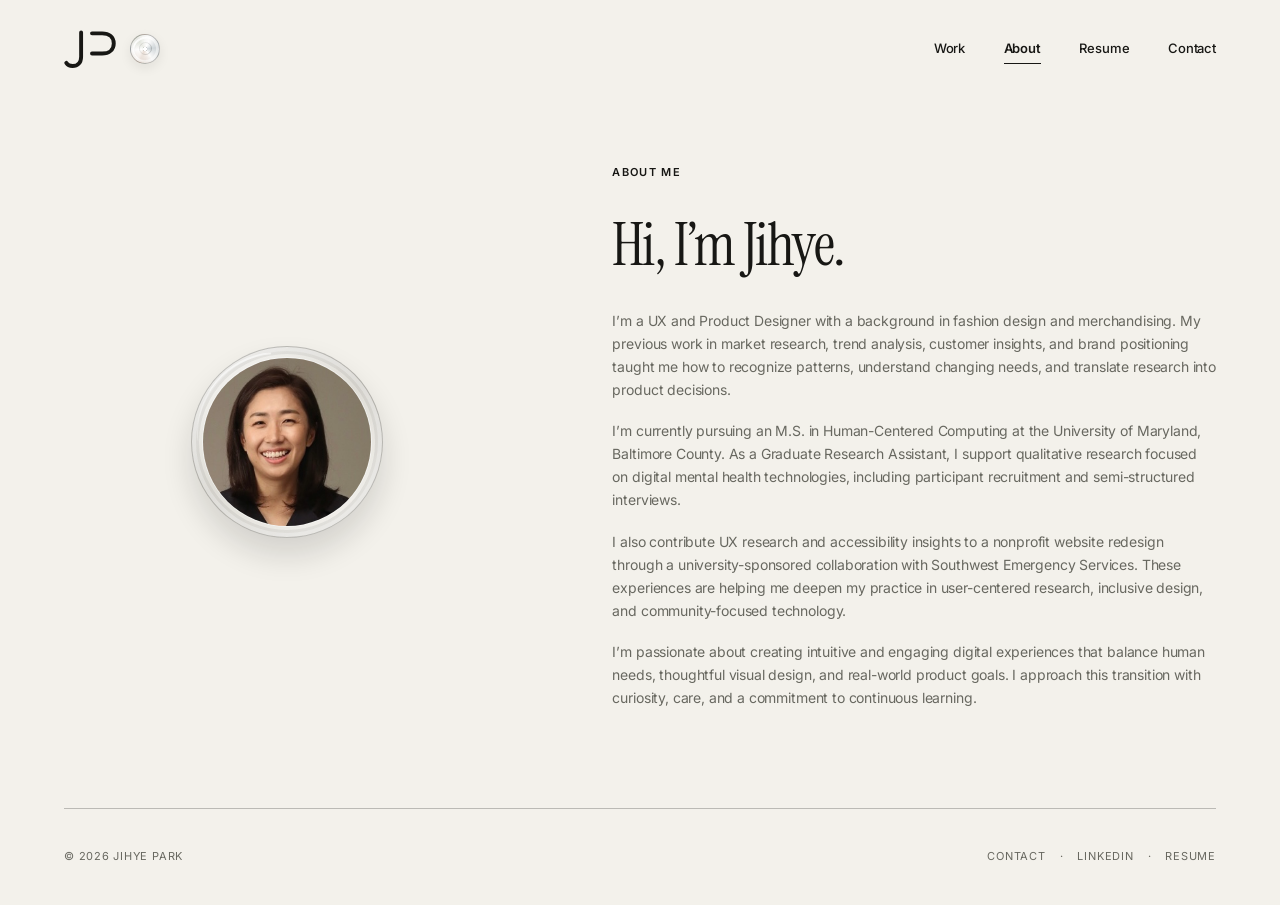
==== about.html @ 4228d83f "Add animated CD logo accent" ====
<!doctype html>
<html lang="en">
<head>
  <meta charset="utf-8">
  <meta name="viewport" content="width=device-width, initial-scale=1">
  <meta name="description" content="About Jihye Park, a UX and Product Designer with a background in fashion design and merchandising.">
  <meta name="theme-color" content="#f3f1eb">
  <title>About — Jihye Park</title>
  <link rel="preconnect" href="https://fonts.googleapis.com">
  <link rel="preconnect" href="https://fonts.gstatic.com" crossorigin>
  <link href="https://fonts.googleapis.com/css2?family=Instrument+Serif:ital@0;1&family=Inter:wght@400;500;600&display=swap" rel="stylesheet">
  <link rel="stylesheet" href="styles.css">
  <script src="script.js" defer></script>
</head>
<body class="about-page">
  <a class="skip-link" href="#main">Skip to content</a>

  <header class="site-header" data-header>
    <a class="site-logo" href="index.html" aria-label="Jihye Park home">
      <svg class="site-logo-mark" viewBox="0 0 72 64" role="img" aria-labelledby="jp-logo-title">
        <title id="jp-logo-title">Jihye Park</title>
        <path d="M22 11v31c0 8-4.5 12-11 12-3.5 0-6.5-1.5-8-4" />
        <path d="M36 12h13c9 0 15 5 15 13s-6 13-15 13H36" />
      </svg>
      <span class="site-logo-cd" aria-hidden="true">
        <span class="site-logo-cd-shine"></span>
      </span>
    </a>
    <button class="menu-toggle" type="button" aria-expanded="false" aria-controls="site-nav">
      <span class="sr-only">Toggle navigation</span>
      <span></span><span></span>
    </button>
    <nav id="site-nav" class="site-nav" aria-label="Main navigation">
      <a href="index.html#work">Work</a>
      <a href="about.html" aria-current="page">About</a>
      <a href="index.html#resume">Resume</a>
      <a href="index.html#contact">Contact</a>
    </nav>
  </header>

  <main id="main">
    <section class="about-hero" aria-labelledby="about-title">
      <div class="about-cd-portrait reveal">
        <div class="about-cd-ring">
          <img
            src="assets/images/jihye-park-profile.jpeg"
            alt="Portrait of Jihye Park"
            class="about-cd-image"
          />
        </div>
      </div>

      <div class="about-story">
        <p class="eyebrow reveal">About me</p>
        <h1 id="about-title" class="reveal">Hi, I’m Jihye.</h1>
        <div class="about-biography reveal">
          <p>I’m a UX and Product Designer with a background in fashion design and merchandising. My previous work in market research, trend analysis, customer insights, and brand positioning taught me how to recognize patterns, understand changing needs, and translate research into product decisions.</p>
          <p>I’m currently pursuing an M.S. in Human-Centered Computing at the University of Maryland, Baltimore County. As a Graduate Research Assistant, I support qualitative research focused on digital mental health technologies, including participant recruitment and semi-structured interviews.</p>
          <p>I also contribute UX research and accessibility insights to a nonprofit website redesign through a university-sponsored collaboration with Southwest Emergency Services. These experiences are helping me deepen my practice in user-centered research, inclusive design, and community-focused technology.</p>
          <p>I’m passionate about creating intuitive and engaging digital experiences that balance human needs, thoughtful visual design, and real-world product goals. I approach this transition with curiosity, care, and a commitment to continuous learning.</p>
        </div>
      </div>
    </section>

    <footer class="about-footer footer">
      <p>© <span data-year></span> Jihye Park</p>
      <nav class="about-footer-links" aria-label="About page links">
        <a href="index.html#contact">Contact</a>
        <span aria-hidden="true">·</span>
        <a href="https://www.linkedin.com/in/jihye-park840221" target="_blank" rel="noopener noreferrer">LinkedIn</a>
        <span aria-hidden="true">·</span>
        <a href="assets/documents/jihye-park-resume.pdf" target="_blank" rel="noopener noreferrer">Resume</a>
      </nav>
    </footer>
  </main>
</body>
</html>
---- styles.css ----
:root {
  --font-display: "Instrument Serif", Georgia, serif;
  --font-body: "Inter", Arial, sans-serif;
  --ink: #171714;
  --paper: #f3f1eb;
  --paper-deep: #e8e5dc;
  --line: rgba(23, 23, 20, .18);
  --muted: #686860;
  --sage: #a9b39d;
  --blue: #9bacbb;
  --clay: #c29c86;
  --pad: clamp(24px, 5vw, 80px);
}

* { box-sizing: border-box; }
html { scroll-behavior: smooth; }
body { margin: 0; background: var(--paper); color: var(--ink); font-family: var(--font-body); font-weight: 400; line-height: 1.6; letter-spacing: -.01em; -webkit-font-smoothing: antialiased; }
a { color: inherit; text-decoration: none; }
button { color: inherit; font: inherit; }
.sr-only { position: absolute; width: 1px; height: 1px; padding: 0; margin: -1px; overflow: hidden; clip: rect(0,0,0,0); white-space: nowrap; border: 0; }
.skip-link { position: fixed; left: 16px; top: -60px; z-index: 100; padding: 12px 18px; background: var(--ink); color: white; transition: top .2s; }
.skip-link:focus { top: 16px; }

.site-header { position: fixed; inset: 0 0 auto; z-index: 50; display: flex; align-items: center; justify-content: space-between; padding: 24px var(--pad); transition: background .3s, padding .3s; }
.site-header.is-scrolled { padding-top: 16px; padding-bottom: 16px; background: rgba(243,241,235,.88); backdrop-filter: blur(14px); -webkit-backdrop-filter: blur(14px); border-bottom: 1px solid rgba(23,23,20,.08); }
.site-logo { display: inline-flex; align-items: center; gap: 10px; flex: 0 0 auto; padding: 0; border: 0; background: transparent; box-shadow: none; color: var(--ink); text-decoration: none; opacity: 1; transition: opacity 250ms ease, transform 250ms ease; }
.site-logo-mark { display: block; width: clamp(56px, 4vw, 64px); height: auto; overflow: visible; fill: none; stroke: currentColor; stroke-width: 5; stroke-linecap: round; stroke-linejoin: round; }
.site-logo-cd {
  position: relative;
  display: inline-grid;
  place-items: center;
  width: clamp(28px, 2.35vw, 36px);
  height: clamp(28px, 2.35vw, 36px);
  flex: 0 0 auto;
  overflow: hidden;
  border: 1px solid rgba(23, 23, 20, .28);
  border-radius: 50%;
  background:
    radial-gradient(circle at center, #fff 0 9%, rgba(23,23,20,.26) 10% 12%, transparent 13%),
    conic-gradient(from 24deg, rgba(255,255,255,.9), rgba(155,172,187,.48), rgba(255,255,255,.82), rgba(194,156,134,.42), rgba(255,255,255,.88), rgba(169,179,157,.42), rgba(255,255,255,.9));
  box-shadow: inset 0 0 0 3px rgba(255,255,255,.45), inset 0 0 9px rgba(23,23,20,.12), 0 4px 12px rgba(23,23,20,.08);
  animation: site-logo-cd-spin 4.8s linear infinite;
}
.site-logo-cd::before,
.site-logo-cd::after {
  content: "";
  position: absolute;
  border-radius: 50%;
  pointer-events: none;
}
.site-logo-cd::before {
  inset: 27%;
  border: 1px solid rgba(23,23,20,.16);
  box-shadow: 0 0 0 7px rgba(255,255,255,.18);
}
.site-logo-cd::after {
  inset: 7%;
  border-top: 2px solid rgba(255,255,255,.78);
  border-left: 1px solid rgba(255,255,255,.38);
  transform: rotate(-28deg);
}
.site-logo-cd-shine {
  position: absolute;
  inset: 0;
  background: linear-gradient(115deg, transparent 18%, rgba(255,255,255,.55) 42%, transparent 64%);
  mix-blend-mode: screen;
}
@keyframes site-logo-cd-spin {
  to { transform: rotate(1turn); }
}
.site-logo:hover { opacity: .82; transform: translateY(-2px); }
.site-logo:active { transform: translateY(0) scale(.97); }
.site-logo:focus-visible { outline: 2px solid currentColor; outline-offset: 5px; border-radius: 4px; }
.site-nav { display: flex; gap: clamp(24px, 3vw, 48px); font-size: 13px; font-weight: 500; }
.site-nav a {
  position: relative;
  display: inline-block;
  border-radius: 3px;
  font-family: var(--font-body);
  font-weight: 500;
  letter-spacing: -.01em;
  transition: color .25s ease, transform .25s ease, font-weight .25s ease;
}
.site-nav a::after {
  content: "";
  position: absolute;
  left: 0;
  right: 100%;
  bottom: -5px;
  height: 1px;
  background: currentColor;
  transition: right .25s ease;
}
.site-nav a:hover { color: var(--muted); transform: translateY(-2px); }
.site-nav a:hover::after,
.site-nav a:focus-visible::after,
.site-nav a[aria-current]::after { right: 0; }
.site-nav a:active { transform: translateY(1px) scale(.975); }
.site-nav a[aria-current] { color: var(--ink); font-weight: 600; }
.site-nav a:focus-visible {
  outline: 2px solid var(--ink);
  outline-offset: 7px;
}
.menu-toggle { display: none; border: 0; background: none; padding: 8px; }

.hero { min-height: 100svh; padding: clamp(130px, 19vh, 210px) var(--pad) 55px; display: flex; flex-direction: column; justify-content: space-between; }
.hero-kicker { display: flex; align-items: center; gap: 10px; margin: 0; color: var(--muted); font-size: 12px; font-weight: 600; letter-spacing: .12em; text-transform: uppercase; }
.status-dot { width: 7px; height: 7px; border-radius: 50%; background: #6e865f; box-shadow: 0 0 0 4px rgba(110,134,95,.13); }
.hero h1, .section h2, .contact-section h2 { margin: 28px 0 58px; font-family: var(--font-display); font-size: clamp(52px, 8.3vw, 128px); font-weight: 400; line-height: .98; letter-spacing: -.025em; }
.hero h1 { font-size: clamp(48px, 6.2vw, 82px); line-height: 1; letter-spacing: -.055em; }
em { font-family: var(--font-display); font-weight: 400; font-style: italic; }
.hero-bottom { display: flex; align-items: flex-end; justify-content: space-between; gap: 40px; }
.hero-bottom > p { width: min(700px, 62vw); margin: 0 0 6px 0; font-size: clamp(17px, 1.45vw, 20px); line-height: 1.6; color: var(--muted); }
.circle-link { width: 116px; height: 116px; flex: 0 0 auto; border: 1px solid var(--ink); border-radius: 50%; display: flex; align-items: center; justify-content: space-around; font-size: 12px; line-height: 1.2; transition: color .3s, background .3s, transform .3s; }
.circle-link:hover { background: var(--ink); color: var(--paper); transform: rotate(4deg); }

.section { padding: clamp(100px, 13vw, 190px) var(--pad); border-top: 1px solid var(--line); }
.section-heading { display: grid; grid-template-columns: 1fr 2fr; align-items: start; }
.eyebrow { margin: 6px 0 0; font-size: 11px; font-weight: 600; letter-spacing: .12em; text-transform: uppercase; }
.section-heading h2 { margin: 0 0 clamp(70px, 9vw, 130px); font-size: clamp(46px, 6.4vw, 96px); }
.project-list { display: grid; grid-template-columns: repeat(2, 1fr); gap: clamp(50px, 8vw, 120px) clamp(20px, 3vw, 48px); }
.project-card:nth-child(2) { margin-top: 20vw; }
.project-card:nth-child(3) { grid-column: 1 / -1; width: calc(50% - 24px); margin-left: auto; }
.project-visual { position: relative; aspect-ratio: 1 / .78; display: grid; place-items: center; overflow: hidden; }
.project-card--sage .project-visual { background: var(--sage); }
.project-card--blue .project-visual { background: var(--blue); }
.project-card--clay .project-visual { background: var(--clay); }
.project-number { position: absolute; top: 24px; left: 26px; color: rgba(23,23,20,.56); font-size: 11px; }
.project-card > a {
  display: block;
  border-radius: 2px;
  transition: transform .28s ease, filter .28s ease;
  -webkit-tap-highlight-color: rgba(23, 23, 20, .1);
}
.project-card > a:focus-visible {
  outline: 3px solid var(--ink);
  outline-offset: 7px;
}
.project-visual::before {
  content: "";
  position: absolute;
  z-index: 3;
  top: -40%;
  bottom: -40%;
  left: -65%;
  width: 42%;
  pointer-events: none;
  background: linear-gradient(105deg, transparent 0%, rgba(255,255,255,.06) 25%, rgba(255,255,255,.34) 50%, rgba(255,255,255,.08) 72%, transparent 100%);
  transform: translateX(0) skewX(-10deg);
  transition: transform .65s cubic-bezier(.2,.65,.3,1);
}
.project-visual > div { position: relative; z-index: 1; }
.project-info { display: flex; justify-content: space-between; align-items: end; border-bottom: 1px solid var(--line); padding: 22px 0 25px; }
.project-info p { margin: 0 0 8px; color: var(--muted); font-size: 11px; text-transform: uppercase; letter-spacing: .07em; }
.project-info h3 { margin: 0; font-family: var(--font-body); font-size: clamp(24px, 2.4vw, 36px); font-weight: 500; line-height: 1.05; letter-spacing: -.025em; }
.project-arrow { font-size: 26px; transition: transform .25s; }
.project-info h3 { transition: transform .28s ease; }
.project-card > a:active { transform: translateY(-2px) scale(.98); filter: drop-shadow(0 5px 6px rgba(23,23,20,.1)); transition-duration: .1s; }

@media (hover: hover) and (pointer: fine) {
  .project-card > a:hover {
    transform: translateY(-8px) scale(1.01);
    filter: drop-shadow(0 18px 18px rgba(23,23,20,.14));
  }
  .project-card > a:hover .project-visual::before { transform: translateX(430%) skewX(-10deg); }
  .project-card > a:hover .project-arrow { transform: translate(5px, -5px); }
  .project-card > a:hover .project-info h3 { transform: translateX(3px); }
  .project-card > a:hover .project-visual > div { transform: translateY(-3px) rotate(-.5deg) scale(1.025); }
}

.mock-window { width: 68%; height: 60%; background: #eeeee8; border: 6px solid #262722; border-radius: 9px; box-shadow: 0 26px 50px rgba(24,25,20,.2); transition: transform .35s; display: flex; padding: 8px; }
.mock-sidebar { width: 23%; background: #30322d; border-radius: 2px; }
.mock-content { flex: 1; padding: 13px; display: grid; grid-template-columns: repeat(2, 1fr); gap: 8px; }
.mock-content i { background: #cfd4c9; border-radius: 2px; }
.mock-content i:first-child { grid-column: 1 / -1; }
.mock-phone { width: 32%; height: 72%; border: 6px solid #202725; border-radius: 25px; padding: 30px 12px 15px; background: #eaece9; box-shadow: 0 26px 50px rgba(24,25,20,.2); transition: transform .35s; }
.phone-bar { width: 34%; height: 4px; position: absolute; top: 15px; left: 33%; background: #202725; border-radius: 4px; }
.phone-card { height: 38%; background: #b8c8cd; border-radius: 9px; }
.phone-lines { margin-top: 13px; height: 28%; border-top: 6px solid #cad0cc; border-bottom: 6px solid #cad0cc; }
.mock-editorial { width: 54%; height: 68%; background: #f1ece3; box-shadow: 0 24px 50px rgba(60,30,20,.15); padding: 8% 7%; display: flex; justify-content: space-between; transition: transform .35s; }
.mock-editorial b { font-family: var(--font-display); font-size: clamp(19px, 2.5vw, 38px); font-weight: 400; line-height: .95; }
.mock-editorial span { width: 25%; height: 70%; background: #775c4e; }

.about-section { background: var(--ink); color: var(--paper); }
.about-grid { display: grid; grid-template-columns: 1.3fr 1fr; gap: 10vw; align-items: end; }
.about-grid h2 { margin: clamp(80px, 12vw, 160px) 0 0; font-size: clamp(52px, 7.5vw, 110px); }
.about-copy { padding-bottom: 10px; }
.about-copy p { margin: 0 0 25px; color: #c5c2b9; font-size: clamp(17px, 1.5vw, 21px); line-height: 1.6; }
.about-copy strong { color: var(--paper); font-weight: 500; }

/* Dedicated about page */
.about-page { background: var(--paper); }
.about-hero { min-height: calc(100svh - 92px); display: grid; grid-template-columns: minmax(260px, .85fr) minmax(390px, 1.15fr); gap: clamp(44px, 8vw, 130px); align-items: center; padding: clamp(110px, 12vw, 155px) var(--pad) clamp(48px, 6vw, 82px); }
.about-cd-portrait { align-self: center; position: sticky; top: 120px; display: grid; place-items: center; padding: clamp(24px, 4vw, 58px); }
.about-cd-ring {
  position: relative;
  width: clamp(170px, 15vw, 210px);
  height: clamp(170px, 15vw, 210px);
  padding: 10px;
  overflow: hidden;
  border: 1px solid rgba(23, 23, 20, .24);
  border-radius: 50%;
  background: linear-gradient(145deg, rgba(255,255,255,.62), rgba(133,130,120,.18) 48%, rgba(255,255,255,.38));
  box-shadow: 0 17px 30px rgba(23,23,20,.14), inset 0 0 0 4px rgba(255,255,255,.28), inset 0 0 0 7px rgba(56,55,51,.08);
  transition: transform .28s ease, box-shadow .28s ease;
}
.about-cd-ring::before {
  content: "";
  position: absolute;
  z-index: 2;
  top: 5px;
  left: 5px;
  width: 42%;
  height: 42%;
  border-top: 2px solid rgba(255,255,255,.55);
  border-left: 1px solid rgba(255,255,255,.28);
  border-radius: 100% 0 0 0;
  pointer-events: none;
  transform: rotate(-5deg);
  transform-origin: 100% 100%;
  transition: transform .45s ease;
}
.about-cd-image { display: block; width: 100%; height: 100%; border: 1px solid rgba(255,255,255,.52); border-radius: 50%; object-fit: cover; object-position: center 25%; filter: saturate(.88) contrast(.97); }
.about-cd-ring:hover { transform: translateY(-3px) rotate(1deg); box-shadow: 0 22px 36px rgba(23,23,20,.18), inset 0 0 0 4px rgba(255,255,255,.3), inset 0 0 0 7px rgba(56,55,51,.08); }
.about-cd-ring:hover::before { transform: rotate(7deg); }
.about-cd-ring:active { transform: scale(.98); }
.about-story h1 { margin: 36px 0 34px; font-family: var(--font-display); font-size: clamp(42px, 4.6vw, 68px); font-weight: 400; line-height: .98; letter-spacing: -.025em; }
.about-biography { max-width: 650px; }
.about-biography p { margin: 0 0 18px; color: var(--muted); font-size: clamp(14px, 1.05vw, 16px); line-height: 1.65; }
.about-values { background: var(--paper-deep); }
.about-values .skill-row { grid-template-columns: 60px minmax(220px, .75fr) 1.25fr; }
.about-links { display: grid; grid-template-columns: repeat(2, 1fr); padding: clamp(70px, 9vw, 120px) var(--pad); border-top: 1px solid var(--line); }
.about-links > * { display: flex; justify-content: space-between; margin-right: clamp(25px, 5vw, 80px); padding: 0 0 16px; border-bottom: 1px solid var(--ink); font-size: clamp(18px, 2vw, 28px); }
.about-links a { transition: color .25s, transform .25s; }
.about-links a:hover { color: var(--muted); transform: translateY(-2px); }
.about-links a:focus-visible { outline: 2px solid var(--ink); outline-offset: 7px; }
.about-footer { margin: 0 var(--pad); padding: 24px 0 28px; color: var(--muted); font-size: 13px; text-transform: none; letter-spacing: 0; }
.about-footer-links { display: flex; align-items: center; gap: 14px; }
.about-footer a { transition: color .25s ease, transform .25s ease; }
.about-footer a:hover { color: var(--ink); transform: translateY(-1px); }
.about-footer a:focus-visible { outline: 2px solid var(--ink); outline-offset: 6px; }

.skills-section { padding-bottom: clamp(110px, 16vw, 220px); }
.skills-list { border-top: 1px solid var(--line); }
.skill-row { display: grid; grid-template-columns: 60px 1fr 1fr; gap: 25px; align-items: center; min-height: 122px; border-bottom: 1px solid var(--line); }
.skill-row > span { font-size: 11px; color: var(--muted); }
.skill-row h3 { font-family: var(--font-body); font-size: clamp(23px, 2.5vw, 35px); font-weight: 500; line-height: 1.15; letter-spacing: -.025em; }
.skill-row p { color: var(--muted); font-size: 16px; line-height: 1.6; }

.resume-section { background: var(--paper-deep); }
.resume-card { display: grid; grid-template-columns: 1.2fr 1fr auto; gap: 40px; align-items: end; padding: clamp(40px, 6vw, 90px); background: var(--paper); }
.resume-card h2 { margin: 80px 0 0; font-size: clamp(45px, 6vw, 90px); }
.resume-copy { max-width: 370px; color: var(--muted); line-height: 1.6; }
.coming-soon { font-size: 12px !important; text-transform: uppercase; letter-spacing: .1em; color: var(--ink) !important; }
.resume-mark { font-size: 35px; }

.contact-section { padding: clamp(100px, 13vw, 190px) var(--pad) 35px; background: #aeb8a2; }
.contact-grid { display: grid; grid-template-columns: 1.45fr .55fr; gap: 8vw; align-items: end; }
.contact-grid h2 { margin: clamp(70px, 10vw, 140px) 0; font-size: clamp(52px, 7.7vw, 116px); }
.contact-side { padding-bottom: clamp(70px, 10vw, 140px); }
.contact-side > p:first-child { color: #3f463b; line-height: 1.6; }
.text-link { display: inline-flex; gap: 25px; margin: 22px 0 35px; padding-bottom: 5px; border-bottom: 1px solid; font-size: clamp(18px, 1.6vw, 23px); }
.footer { display: flex; justify-content: space-between; gap: 20px; border-top: 1px solid rgba(23,23,20,.25); padding-top: 28px; font-size: 11px; text-transform: uppercase; letter-spacing: .07em; }

.reveal { opacity: 0; transform: translateY(28px); transition: opacity .75s ease, transform .75s ease; }
.reveal.is-visible { opacity: 1; transform: none; }

/* Case study pages */
.case-page { min-height: 100vh; }
.case-header { position: relative; }
.case-hero { min-height: 72svh; padding: clamp(150px, 22vh, 230px) var(--pad) 80px; display: flex; flex-direction: column; justify-content: flex-end; }
.case-hero .eyebrow { margin-bottom: 28px; }
.case-hero h1 { max-width: 1000px; margin: 0; font-family: var(--font-display); font-size: clamp(64px, 10vw, 150px); font-weight: 400; line-height: .92; letter-spacing: -.025em; }
.case-hero p { max-width: 540px; margin: 45px 0 0 auto; color: var(--muted); font-size: clamp(17px, 1.5vw, 21px); line-height: 1.55; }
.case-banner { min-height: 48vw; max-height: 760px; display: grid; place-items: center; }
.case-banner--sage { background: var(--sage); }
.case-banner--blue { background: var(--blue); }
.case-banner--clay { background: var(--clay); }
.case-banner span { font-family: var(--font-display); font-size: clamp(48px, 8vw, 125px); font-weight: 400; line-height: 1; color: rgba(23,23,20,.7); }
.case-content { padding: clamp(90px, 12vw, 170px) var(--pad); }
.case-content-grid { display: grid; grid-template-columns: 1fr 2fr; gap: 10vw; }
.case-content h2 { margin: 0; font-family: var(--font-display); font-size: clamp(36px, 5vw, 72px); font-weight: 400; line-height: .98; letter-spacing: -.025em; }
.case-copy { max-width: 700px; }
.case-copy p { margin: 0 0 30px; color: var(--muted); font-size: clamp(17px, 1.5vw, 21px); line-height: 1.65; }
.case-next { display: flex; justify-content: space-between; align-items: center; margin-top: 100px; padding-top: 30px; border-top: 1px solid var(--line); font-size: clamp(18px, 2vw, 28px); }

@media (max-width: 760px) {
  .site-header { padding-top: 20px; }
  .menu-toggle { display: flex; flex-direction: column; gap: 6px; z-index: 3; }
  .menu-toggle span:not(.sr-only) { width: 24px; height: 1px; background: currentColor; transition: transform .25s; }
  .menu-toggle[aria-expanded="true"] span:nth-child(2) { transform: translateY(3.5px) rotate(45deg); }
  .menu-toggle[aria-expanded="true"] span:nth-child(3) { transform: translateY(-3.5px) rotate(-45deg); }
  .site-nav { position: fixed; inset: 0; display: flex; flex-direction: column; justify-content: center; align-items: center; gap: 28px; background: var(--paper); font-family: var(--font-body); font-size: 38px; font-weight: 500; line-height: 1; opacity: 0; visibility: hidden; transition: opacity .25s, visibility .25s; }
  .site-nav.is-open { opacity: 1; visibility: visible; }
  body.menu-open { overflow: hidden; }
  .hero { min-height: 100svh; padding-top: 125px; }
  .hero h1 { margin-top: 45px; font-size: clamp(40px, 12vw, 54px); }
  .hero-bottom { align-items: end; }
  .hero-bottom > p { width: auto; margin: 0; max-width: 420px; font-size: 15px; }
  .circle-link { width: 83px; height: 83px; font-size: 10px; }
  .section-heading, .about-grid, .contact-grid, .case-content-grid { grid-template-columns: 1fr; }
  .section-heading h2 { margin-top: 60px; }
  .project-list { grid-template-columns: 1fr; gap: 70px; }
  .project-card:nth-child(2) { margin-top: 0; }
  .project-card:nth-child(3) { grid-column: auto; width: 100%; }
  .project-visual { aspect-ratio: 1/.83; }
  .about-grid { gap: 50px; }
  .about-grid h2 { margin-top: 70px; }
  .skill-row { grid-template-columns: 35px 1fr; gap: 15px; padding: 25px 0; }
  .skill-row h3 { margin: 0; }
  .skill-row p { grid-column: 2; margin: 0; }
  .resume-card { grid-template-columns: 1fr; padding: 35px 25px; }
  .resume-card h2 { margin-top: 55px; }
  .resume-mark { display: none; }
  .contact-grid h2 { margin-bottom: 60px; }
  .contact-side { padding-bottom: 70px; }
  .footer { flex-wrap: wrap; }
  .footer p:nth-child(2) { display: none; }
  .case-hero { min-height: 67svh; }
  .case-hero p { margin-left: 0; }
  .case-banner { min-height: 75vw; }
  .case-content-grid { gap: 55px; }
  .about-hero { grid-template-columns: 1fr; gap: 38px; min-height: 0; padding-top: 112px; padding-bottom: 46px; }
  .about-cd-portrait { position: static; padding: 30px; }
  .about-cd-ring { width: 160px; height: 160px; padding: 8px; }
  .about-story h1 { margin: 32px 0 28px; }
  .about-values .skill-row { grid-template-columns: 35px 1fr; }
  .about-values .skill-row p { grid-column: 2; }
  .about-links { grid-template-columns: 1fr; gap: 40px; }
  .about-links > * { margin-right: 0; }
  .about-footer { align-items: flex-start; }
  .about-footer-links { flex-wrap: wrap; justify-content: flex-end; row-gap: 8px; }
}

@media (prefers-reduced-motion: reduce) {
  html { scroll-behavior: auto; }
  *, *::before, *::after { transition-duration: .01ms !important; animation-duration: .01ms !important; animation-iteration-count: 1 !important; }
  .reveal { opacity: 1; transform: none; }
  .site-nav a:hover,
  .site-nav a:active,
  .project-card > a:hover,
  .project-card > a:active,
  .project-card > a:hover .project-info h3,
  .project-card > a:hover .project-arrow,
  .project-card > a:hover .project-visual > div { transform: none; }
  .project-visual::before { display: none; }
  .about-cd-ring:hover,
  .about-cd-ring:active { transform: none; }
  .about-cd-ring::before { transition: none; }
  .about-cd-ring:hover::before { transform: rotate(-5deg); }
}

@media (min-width: 761px) and (max-width: 1100px) {
  .about-cd-ring { width: 190px; height: 190px; }
  .site-logo-mark { width: 52px; }
}

/* Homepage — editorial project index */
.home-page { --paper: #ffffff; --line: rgba(20,20,20,.1); overflow-x: hidden; background: #ffffff; }
.home-page .site-header { position: relative; align-items: center; background: #ffffff; }
.home-page .site-header.is-scrolled { background: rgba(255,255,255,.94); border-bottom-color: rgba(20,20,20,.06); }
.home-page .site-nav { color: var(--muted); }
.home-page .site-nav a:hover,
.home-page .site-nav a[aria-current] { color: var(--ink); }

.home-intro { padding: clamp(32px, 3.6vw, 52px) var(--pad) clamp(38px, 4vw, 56px); border-bottom: 1px solid var(--line); }
.home-intro h1 { max-width: 620px; margin: 14px 0 20px; font-family: var(--font-display); font-size: clamp(44px, 4.8vw, 58px); font-weight: 400; line-height: .98; letter-spacing: -.025em; }
.home-intro-primary { max-width: 520px; margin: 0; font-size: clamp(16px, 1.25vw, 18px); line-height: 1.55; }
.home-intro-secondary { max-width: 650px; margin: 25px 0 0; color: var(--muted); font-size: 14px; line-height: 1.7; }

.home-work { padding: clamp(26px, 3vw, 40px) var(--pad) clamp(100px, 11vw, 150px); }
.home-work-heading { display: flex; align-items: baseline; justify-content: space-between; gap: 24px; margin-bottom: clamp(20px, 2.2vw, 30px); padding-bottom: 12px; border-bottom: 1px solid var(--line); }
.home-work-heading h2 { margin: 0; font-family: var(--font-display); font-size: clamp(40px, 4.5vw, 62px); font-weight: 400; line-height: .95; letter-spacing: -.03em; }
.home-work-heading p { margin: 0; color: #7b7b75; font-size: 10px; font-weight: 400; letter-spacing: .14em; text-transform: uppercase; }
.home-page .project-grid { display: grid; grid-template-columns: repeat(3, minmax(0, 1fr)); gap: clamp(24px, 3vw, 48px); align-items: start; }
.home-page .project-card { display: flex; flex-direction: column; min-width: 0; }
.home-page .project-card:nth-child(2),
.home-page .project-card:nth-child(3) { width: auto; margin: 0; grid-column: auto; }
.home-page .project-card > a { display: flex; flex-direction: column; width: 100%; min-width: 0; }
.home-page .project-visual { position: relative; width: 100%; aspect-ratio: 1 / 1; min-height: 0; overflow: hidden; flex: 0 0 auto; display: block; background: transparent; }
.home-page .project-visual img { display: block; width: 100%; height: 100%; object-fit: cover; }
.home-page .project-visual::before { content: none; }
.home-page .project-number { position: static; display: block; margin-bottom: 9px; color: rgba(23,23,20,.58); font-size: 10px; font-weight: 600; letter-spacing: .08em; }

.home-page .project-visual > .jewel-case { position: absolute; inset: 0; width: auto; height: auto; padding: clamp(13px, 1.25vw, 19px) clamp(13px, 1.25vw, 19px) clamp(13px, 1.25vw, 19px) clamp(22px, 2vw, 31px); overflow: hidden; border: 1px solid rgba(20,20,20,.12); background: rgba(255,255,255,.28); box-shadow: 0 12px 30px rgba(20,20,20,.08), inset 0 0 0 3px rgba(255,255,255,.5), inset 0 0 0 4px rgba(20,20,20,.04); transition: transform .28s ease, box-shadow .28s ease; }
.jewel-case::after { content: ""; position: absolute; z-index: 4; top: -35%; bottom: -35%; left: -52%; width: 35%; pointer-events: none; background: linear-gradient(110deg, transparent, rgba(255,255,255,.24), rgba(255,255,255,.05), transparent); transform: skewX(-12deg); transition: transform .62s cubic-bezier(.2,.65,.3,1); }
.jewel-spine { position: absolute; z-index: 3; inset: 5px auto 5px 6px; width: 12px; border-right: 1px solid rgba(20,20,20,.1); border-left: 1px solid rgba(255,255,255,.7); box-shadow: 3px 0 0 rgba(20,20,20,.03); }
.project-cover { position: relative; width: 100%; height: 100%; display: grid; align-items: center; justify-items: center; overflow: hidden; border: 1px solid rgba(20,20,20,.12); filter: brightness(1); transition: transform .3s ease, filter .3s ease; }
.project-cover > span { position: absolute; z-index: 2; left: 12%; bottom: 11%; font-family: var(--font-display); font-size: clamp(20px, 2.1vw, 34px); font-weight: 400; line-height: .94; letter-spacing: -.025em; }
.project-cover > i { position: absolute; display: block; }
.project-cover--ses { background: #DCEEDC; box-shadow: inset 0 0 0 1px #BFD9C2; }
.project-cover--ses > i { top: 13%; right: 11%; width: 38%; height: 47%; border: 2px solid #5F8067; background: #F7FAF4; box-shadow: -9px 9px 0 #BFD9C2, inset 0 -15px 0 rgba(95,128,103,.1); }
.project-cover--health { background: #DCEBFA; box-shadow: inset 0 0 0 1px #C6D7F0; }
.project-cover--health > i { top: 14%; right: 12%; width: 46%; height: 46%; border: 2px solid #61799A; border-radius: 50%; background: #F5F8FC; box-shadow: inset 0 0 0 10px #C6D7F0, 0 0 0 9px rgba(198,215,240,.6); }
.project-cover--fashion { background: #F9DDC9; box-shadow: inset 0 0 0 1px #F3C7B1; }
.project-cover--fashion > i { top: 0; right: 0; width: 43%; height: 64%; background: #B87355; box-shadow: -12px 12px 0 #FFF7F1, -24px 24px 0 #F3C7B1; }

.project-art { position: relative; width: 100%; height: 100%; overflow: hidden; }
.project-art--swes { background: #fffaf3; }
.swes-screen { position: absolute; overflow: hidden; background: white; border: 1px solid rgba(20,40,40,.1); border-radius: 8px; box-shadow: 0 18px 36px rgba(35,70,65,.12); transition: transform .3s ease, box-shadow .3s ease; }
.home-page .swes-screen img { display: block; width: 100%; height: 100%; object-fit: cover; }
.swes-screen--main { z-index: 3; width: 72%; height: 72%; left: 14%; top: 12%; }
.swes-screen--main img { object-position: 34% 4%; transform: scale(2); transform-origin: 34% 4%; }
.swes-screen--back { z-index: 1; width: 38%; height: 44%; left: 5%; bottom: 7%; transform: rotate(-2deg); }
.swes-screen--back img { object-position: 67% 10%; transform: scale(2.15); transform-origin: 67% 10%; }
.swes-screen--middle { z-index: 2; width: 34%; height: 42%; right: 5%; top: 9%; transform: rotate(2deg); }
.swes-screen--middle img { object-position: 90% 11%; transform: scale(2.1); transform-origin: 90% 11%; }
.project-art--student-ai { display: grid; place-items: center; background: #f1efff; }
.zine-paper-layer { position: absolute; width: 68%; height: 82%; background: #fff; border: 1px solid rgba(61,54,112,.1); box-shadow: 0 12px 24px rgba(64,55,125,.08); }
.zine-paper-layer--back { transform: rotate(5deg) translate(5px, 1px); background: #dfe3ff; }
.zine-paper-layer--middle { transform: rotate(1.5deg) translate(-3px, 2px); background: #fafaff; }
.home-page .zine-cover-image { position: relative; z-index: 3; display: block; width: 68%; height: 84%; object-fit: contain; object-position: center; transform: rotate(-2deg); box-shadow: 0 18px 34px rgba(64,55,125,.2); transition: transform .3s ease, box-shadow .3s ease; }

.project-art--patsys { background: #e9f6f4; }
.project-art--patsys::before { content: ""; position: absolute; width: 34%; aspect-ratio: 1; left: -9%; bottom: -12%; border-radius: 50%; background: #f9ddc9; }
.browser-mockup { position: absolute; width: 78%; height: 66%; left: 9%; top: 13%; overflow: hidden; background: white; border: 1px solid rgba(20,40,40,.12); border-radius: 8px; box-shadow: 0 20px 40px rgba(35,75,72,.14); }
.browser-toolbar { position: relative; z-index: 2; display: flex; align-items: center; gap: 4px; height: 16px; padding-left: 7px; background: #fff7f1; border-bottom: 1px solid rgba(20,40,40,.08); }
.browser-toolbar span { width: 4px; height: 4px; border-radius: 50%; background: #e8a982; }
.home-page .patsys-desktop-image { display: block; width: 100%; height: calc(100% - 16px); object-fit: cover; object-position: center top; }
.mobile-mockup { position: absolute; z-index: 3; width: 24%; height: 47%; right: 7%; bottom: 7%; overflow: hidden; background: white; border: 4px solid white; border-radius: 13px; box-shadow: 0 14px 28px rgba(35,75,72,.18); transition: transform .3s ease; }
.home-page .patsys-mobile-image { display: block; width: 100%; height: 100%; object-fit: cover; object-position: center top; }

.home-page .project-info { position: relative; align-items: flex-start; min-height: 0; padding: 17px 2px 24px; }
.home-page .project-info > div { padding-right: 25px; }
.home-page .project-info h3 { max-width: 300px; font-size: clamp(22px, 2vw, 29px); line-height: 1.05; }
.home-page .project-info p { max-width: 340px; margin: 14px 0 19px; color: var(--muted); font-size: 16px; line-height: 1.55; letter-spacing: 0; text-transform: none; }
.home-page .project-arrow { position: absolute; top: 17px; right: 2px; font-size: 20px; transition: transform .26s ease; }
.project-tags { display: flex; flex-wrap: wrap; gap: 7px; margin: 0; padding: 0; list-style: none; }
.project-tags li { padding: 5px 9px; border: 1px solid var(--line); border-radius: 999px; color: #55554e; font-size: 9px; font-weight: 500; letter-spacing: .05em; text-transform: uppercase; }
.home-footer { margin: 0 var(--pad); padding: 28px 0 35px; }

@media (hover: hover) and (pointer: fine) {
  .home-page .project-card > a:hover { transform: translateY(-7px); filter: drop-shadow(0 18px 20px rgba(20,20,20,.09)); }
  .home-page .project-card > a:hover .jewel-case { transform: scale(1.02); box-shadow: 0 16px 34px rgba(20,20,20,.1), inset 0 0 0 3px rgba(255,255,255,.55), inset 0 0 0 4px rgba(20,20,20,.04); }
  .home-page .project-card > a:hover .jewel-case::after { transform: translateX(440%) skewX(-12deg); }
  .home-page .project-card > a:hover .project-cover { transform: scale(1.018); filter: brightness(1.025); }
  .home-page .project-card > a:hover .project-arrow { transform: translateX(5px); }
  .home-page .project-card > a:hover .project-info h3 { transform: none; }
  .home-page .project-card > a:hover .swes-screen--main { transform: translateY(-2px); box-shadow: 0 21px 40px rgba(35,70,65,.15); }
  .home-page .project-card > a:hover .swes-screen--back { transform: translate(-3px, 2px) rotate(-2.5deg); }
  .home-page .project-card > a:hover .swes-screen--middle { transform: translate(3px, -1px) rotate(2.5deg); }
  .home-page .project-card > a:hover .zine-cover-image { transform: rotate(-1deg) scale(1.01); box-shadow: 0 21px 38px rgba(64,55,125,.23); }
  .home-page .project-card > a:hover .mobile-mockup { transform: translateY(-3px); }
}
.home-page .project-card > a:active { transform: translateY(-1px) scale(.98); filter: drop-shadow(0 4px 5px rgba(23,23,20,.08)); }

@media (max-width: 1050px) and (min-width: 761px) {
  .home-page .project-grid { grid-template-columns: repeat(2, minmax(0, 1fr)); }
  .home-intro-primary { max-width: 520px; }
  .home-work-heading h2 { font-size: 44px; }
}

@media (max-width: 760px) {
  .home-page .site-header { align-items: center; }
  .site-logo-mark { width: 46px; }
  .home-page .site-nav { color: var(--ink); }
  .home-intro { padding-top: 30px; padding-bottom: 38px; }
  .home-intro h1 { margin: 12px 0 18px; font-size: clamp(40px, 12vw, 48px); }
  .home-intro-primary { font-size: 17px; }
  .home-intro-secondary { font-size: 13px; }
  .home-work { padding-top: 26px; }
  .home-work-heading { gap: 16px; margin-bottom: 20px; }
  .home-work-heading h2 { font-size: 36px; }
  .home-work-heading p { font-size: 9px; }
  .home-page .project-grid { grid-template-columns: 1fr; gap: 62px; }
  .home-page .project-info { min-height: 0; }
  .project-cover > span { font-size: clamp(27px, 9vw, 38px); }
}

@media (prefers-reduced-motion: reduce) {
  .site-logo:hover,
  .site-logo:active { transform: none; }
  .site-logo-cd { animation: none; }
  .home-page .project-card > a:hover,
  .home-page .project-card > a:active,
  .home-page .project-card > a:hover .jewel-case,
  .home-page .project-card > a:hover .project-cover,
  .home-page .project-card > a:hover .project-arrow { transform: none; }
  .jewel-case::after { display: none; }
  .zine-paper-layer { transform: none; }
  .swes-screen,
  .home-page .project-card > a:hover .swes-screen { transform: none; }
  .zine-cover-image,
  .home-page .project-card > a:hover .zine-cover-image,
  .mobile-mockup,
  .home-page .project-card > a:hover .mobile-mockup { transform: none; }
}

/* Expanded case studies */
.project-detail-page { background: var(--paper); }
.project-detail-hero { display: grid; grid-template-columns: minmax(0, 1.1fr) minmax(300px, .9fr); gap: clamp(50px, 8vw, 120px); align-items: center; min-height: 82svh; padding: clamp(145px, 17vw, 210px) var(--pad) clamp(80px, 10vw, 140px); }
.project-detail-hero h1 { max-width: 850px; margin: 28px 0 32px; font-family: var(--font-display); font-size: clamp(58px, 7vw, 105px); font-weight: 400; line-height: .92; letter-spacing: -.03em; }
.project-detail-subtitle { max-width: 700px; margin: 0; color: var(--muted); font-size: clamp(17px, 1.45vw, 21px); line-height: 1.65; }
.project-detail-meta { display: grid; grid-template-columns: repeat(2, minmax(0, 1fr)); gap: 24px; margin: 55px 0 0; padding: 28px 0 0; border-top: 1px solid var(--line); }
.project-detail-meta div { display: grid; gap: 5px; }
.project-detail-meta dt { color: var(--muted); font-size: 10px; font-weight: 600; letter-spacing: .1em; text-transform: uppercase; }
.project-detail-meta dd { margin: 0; font-size: 14px; line-height: 1.5; }
.project-detail-visual { display: grid; place-items: center; min-height: 560px; overflow: hidden; }
.project-detail-visual--zine { background: #f1efff; }
.project-detail-zine { display: block; width: min(68%, 390px); height: auto; transform: rotate(-1.5deg); box-shadow: 0 28px 55px rgba(64,55,125,.22); }
.project-detail-visual--patsys { position: relative; background: #e9f6f4; }
.project-detail-patsys { display: block; width: min(55%, 310px); max-height: 500px; object-fit: cover; object-position: top; border: 8px solid white; border-radius: 22px; box-shadow: 0 28px 55px rgba(35,75,72,.2); }
.project-detail-content { padding: clamp(90px, 12vw, 170px) var(--pad); border-top: 1px solid var(--line); }
.project-detail-sections { width: min(900px, 100%); margin-left: auto; }
.project-detail-section { display: grid; grid-template-columns: minmax(150px, .45fr) minmax(0, 1fr); gap: clamp(35px, 7vw, 100px); padding: clamp(45px, 6vw, 78px) 0; border-bottom: 1px solid var(--line); }
.project-detail-section:first-child { padding-top: 0; }
.project-detail-section h2 { margin: 0; font-family: var(--font-display); font-size: clamp(32px, 3.6vw, 52px); font-weight: 400; line-height: 1; letter-spacing: -.025em; }
.project-detail-section div { max-width: 620px; }
.project-detail-section p { margin: 0 0 20px; color: var(--muted); font-size: 17px; line-height: 1.72; }
.project-detail-section ul { margin: 0; padding-left: 20px; color: var(--muted); font-size: 17px; line-height: 1.72; }
.project-detail-footer { margin: 0 var(--pad); padding: 28px 0 35px; }

@media (max-width: 760px) {
  .project-detail-hero { grid-template-columns: 1fr; min-height: 0; padding-top: 125px; }
  .project-detail-meta { grid-template-columns: 1fr; }
  .project-detail-visual { min-height: 440px; }
  .project-detail-section { grid-template-columns: 1fr; gap: 24px; }
  .project-detail-zine { width: min(72%, 300px); }
  .project-detail-patsys { width: min(62%, 260px); max-height: 390px; }
}

@media (prefers-reduced-motion: reduce) {
  .project-detail-zine { transform: none; }
}
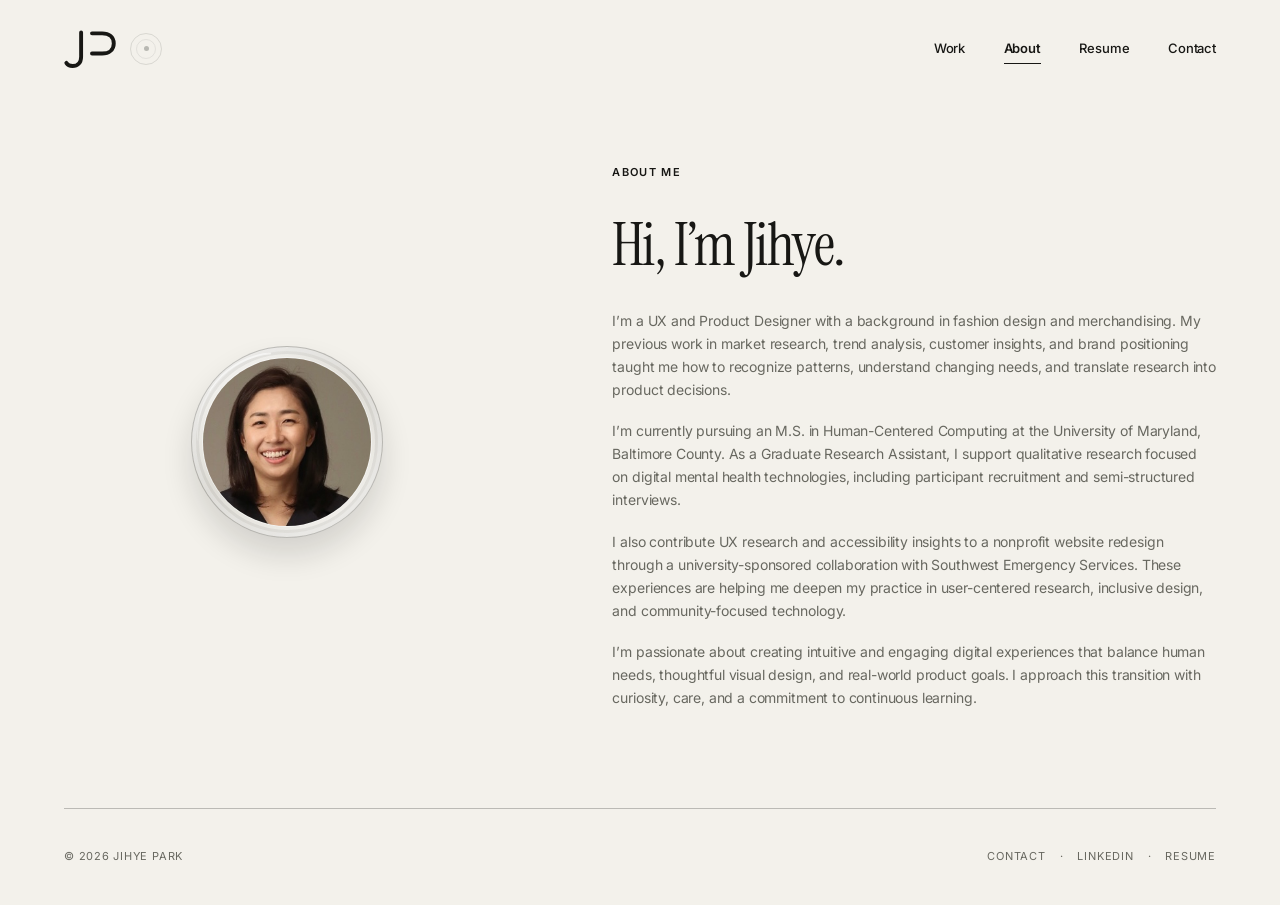
==== commit fa3a2e7e: "Replace logo CD with project indicator" ====
--- a/about.html
+++ b/about.html
@@ -16,16 +16,18 @@
   <a class="skip-link" href="#main">Skip to content</a>
 
   <header class="site-header" data-header>
-    <a class="site-logo" href="index.html" aria-label="Jihye Park home">
-      <svg class="site-logo-mark" viewBox="0 0 72 64" role="img" aria-labelledby="jp-logo-title">
-        <title id="jp-logo-title">Jihye Park</title>
-        <path d="M22 11v31c0 8-4.5 12-11 12-3.5 0-6.5-1.5-8-4" />
-        <path d="M36 12h13c9 0 15 5 15 13s-6 13-15 13H36" />
-      </svg>
-      <span class="site-logo-cd" aria-hidden="true">
-        <span class="site-logo-cd-shine"></span>
+    <div class="brand-lockup">
+      <a class="site-logo" href="index.html" aria-label="Jihye Park home">
+        <svg class="site-logo-mark" viewBox="0 0 72 64" role="img" aria-labelledby="jp-logo-title">
+          <title id="jp-logo-title">Jihye Park</title>
+          <path d="M22 11v31c0 8-4.5 12-11 12-3.5 0-6.5-1.5-8-4" />
+          <path d="M36 12h13c9 0 15 5 15 13s-6 13-15 13H36" />
+        </svg>
+      </a>
+      <span class="project-indicator" aria-hidden="true">
+        <span class="project-indicator__core"></span>
       </span>
-    </a>
+    </div>
     <button class="menu-toggle" type="button" aria-expanded="false" aria-controls="site-nav">
       <span class="sr-only">Toggle navigation</span>
       <span></span><span></span>
--- a/styles.css
+++ b/styles.css
@@ -23,50 +23,73 @@
 
 .site-header { position: fixed; inset: 0 0 auto; z-index: 50; display: flex; align-items: center; justify-content: space-between; padding: 24px var(--pad); transition: background .3s, padding .3s; }
 .site-header.is-scrolled { padding-top: 16px; padding-bottom: 16px; background: rgba(243,241,235,.88); backdrop-filter: blur(14px); -webkit-backdrop-filter: blur(14px); border-bottom: 1px solid rgba(23,23,20,.08); }
-.site-logo { display: inline-flex; align-items: center; gap: 10px; flex: 0 0 auto; padding: 0; border: 0; background: transparent; box-shadow: none; color: var(--ink); text-decoration: none; opacity: 1; transition: opacity 250ms ease, transform 250ms ease; }
+.brand-lockup { display: inline-flex; align-items: center; gap: 10px; flex: 0 0 auto; }
+.site-logo { display: inline-flex; align-items: center; flex: 0 0 auto; padding: 0; border: 0; background: transparent; box-shadow: none; color: var(--ink); text-decoration: none; opacity: 1; transition: opacity 250ms ease, transform 250ms ease; }
 .site-logo-mark { display: block; width: clamp(56px, 4vw, 64px); height: auto; overflow: visible; fill: none; stroke: currentColor; stroke-width: 5; stroke-linecap: round; stroke-linejoin: round; }
-.site-logo-cd {
+.project-indicator {
+  --indicator-color: #b8b8b2;
   position: relative;
   display: inline-grid;
   place-items: center;
-  width: clamp(28px, 2.35vw, 36px);
-  height: clamp(28px, 2.35vw, 36px);
+  width: 32px;
+  aspect-ratio: 1;
   flex: 0 0 auto;
-  overflow: hidden;
-  border: 1px solid rgba(23, 23, 20, .28);
+  border: 1px solid color-mix(in srgb, var(--indicator-color) 45%, transparent);
   border-radius: 50%;
-  background:
-    radial-gradient(circle at center, #fff 0 9%, rgba(23,23,20,.26) 10% 12%, transparent 13%),
-    conic-gradient(from 24deg, rgba(255,255,255,.9), rgba(155,172,187,.48), rgba(255,255,255,.82), rgba(194,156,134,.42), rgba(255,255,255,.88), rgba(169,179,157,.42), rgba(255,255,255,.9));
-  box-shadow: inset 0 0 0 3px rgba(255,255,255,.45), inset 0 0 9px rgba(23,23,20,.12), 0 4px 12px rgba(23,23,20,.08);
-  animation: site-logo-cd-spin 4.8s linear infinite;
-}
-.site-logo-cd::before,
-.site-logo-cd::after {
+  background: transparent;
+  opacity: 0;
+  transform: scale(.8);
+  transition: transform 260ms ease, border-color 260ms ease, box-shadow 260ms ease, opacity 320ms ease;
+  animation: indicator-intro 620ms 120ms cubic-bezier(.22, 1, .36, 1) forwards;
+}
+.project-indicator::before {
   content: "";
   position: absolute;
+  inset: 5px;
+  border: 1px solid color-mix(in srgb, var(--indicator-color) 28%, transparent);
+  border-radius: inherit;
+  transition: transform 300ms cubic-bezier(.22, 1, .36, 1), opacity 260ms ease, border-color 260ms ease;
+}
+.project-indicator__core {
+  width: 5px;
+  aspect-ratio: 1;
   border-radius: 50%;
-  pointer-events: none;
-}
-.site-logo-cd::before {
-  inset: 27%;
-  border: 1px solid rgba(23,23,20,.16);
-  box-shadow: 0 0 0 7px rgba(255,255,255,.18);
-}
-.site-logo-cd::after {
-  inset: 7%;
-  border-top: 2px solid rgba(255,255,255,.78);
-  border-left: 1px solid rgba(255,255,255,.38);
-  transform: rotate(-28deg);
-}
-.site-logo-cd-shine {
-  position: absolute;
-  inset: 0;
-  background: linear-gradient(115deg, transparent 18%, rgba(255,255,255,.55) 42%, transparent 64%);
-  mix-blend-mode: screen;
-}
-@keyframes site-logo-cd-spin {
-  to { transform: rotate(1turn); }
+  background: var(--indicator-color);
+  animation: indicator-breathe 4s ease-in-out infinite;
+  transition: transform 260ms cubic-bezier(.22, 1, .36, 1), background-color 260ms ease, box-shadow 260ms ease;
+}
+@keyframes indicator-intro {
+  to { opacity: 1; transform: scale(1); }
+}
+@keyframes indicator-breathe {
+  0%, 100% { transform: scale(1); }
+  50% { transform: scale(1.06); }
+}
+.project-indicator.has-intro-complete { opacity: 1; transform: none; animation: none; }
+.brand-lockup:has(.site-logo:hover) .project-indicator,
+.brand-lockup:has(.site-logo:focus-visible) .project-indicator,
+.brand-lockup.is-logo-active .project-indicator {
+  transform: translateX(-2px) scale(1.06);
+  box-shadow: 0 6px 18px color-mix(in srgb, var(--indicator-color) 18%, transparent);
+}
+.brand-lockup:has(.site-logo:hover) .project-indicator::before,
+.brand-lockup:has(.site-logo:focus-visible) .project-indicator::before,
+.brand-lockup.is-logo-active .project-indicator::before {
+  transform: rotate(16deg) scale(.88);
+}
+.brand-lockup:has(.site-logo:hover) .project-indicator__core,
+.brand-lockup:has(.site-logo:focus-visible) .project-indicator__core,
+.brand-lockup.is-logo-active .project-indicator__core {
+  transform: scale(1.28);
+}
+.project-indicator.is-project-active {
+  border-color: color-mix(in srgb, var(--indicator-color) 72%, transparent);
+  box-shadow: 0 0 0 6px color-mix(in srgb, var(--indicator-color) 10%, transparent);
+}
+.project-indicator.is-project-active::before { transform: scale(.88); }
+.project-indicator.is-project-active .project-indicator__core {
+  transform: scale(1.5);
+  box-shadow: 0 0 0 5px color-mix(in srgb, var(--indicator-color) 12%, transparent);
 }
 .site-logo:hover { opacity: .82; transform: translateY(-2px); }
 .site-logo:active { transform: translateY(0) scale(.97); }
@@ -470,7 +493,20 @@
 @media (prefers-reduced-motion: reduce) {
   .site-logo:hover,
   .site-logo:active { transform: none; }
-  .site-logo-cd { animation: none; }
+
+  .project-indicator,
+  .project-indicator::before,
+  .project-indicator__core {
+    animation: none;
+    transition-duration: 0.01ms;
+  }
+  .project-indicator { opacity: 1; transform: none; }
+  .brand-lockup:has(.site-logo:hover) .project-indicator,
+  .brand-lockup:has(.site-logo:focus-visible) .project-indicator,
+  .brand-lockup.is-logo-active .project-indicator { transform: none; }
+  .brand-lockup:has(.site-logo:hover) .project-indicator::before,
+  .brand-lockup:has(.site-logo:focus-visible) .project-indicator::before,
+  .brand-lockup.is-logo-active .project-indicator::before { transform: none; }
   .home-page .project-card > a:hover,
   .home-page .project-card > a:active,
   .home-page .project-card > a:hover .jewel-case,
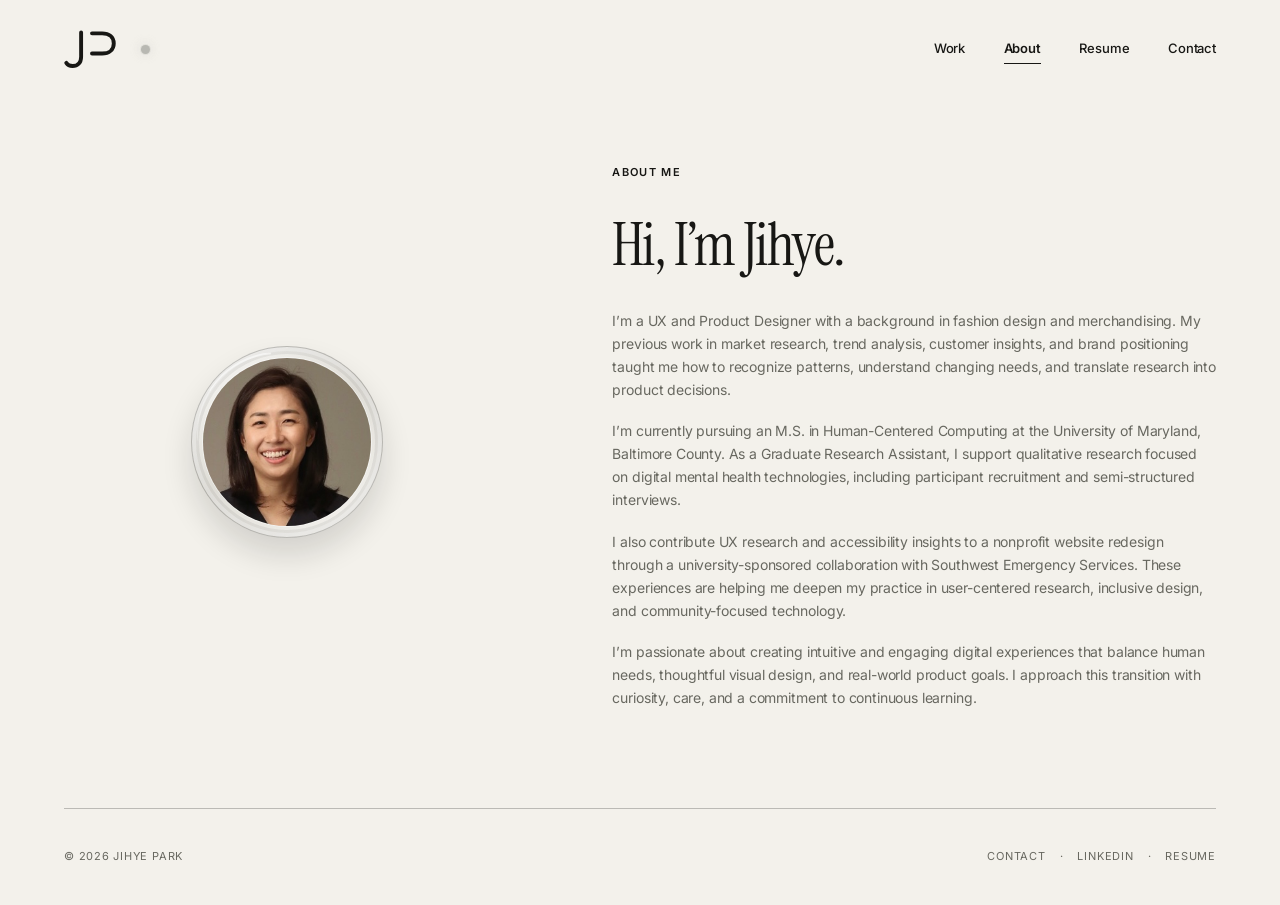
==== commit ff482cde: "Replace header disc indicator with cursor orb" ====
--- a/about.html
+++ b/about.html
@@ -24,8 +24,9 @@
           <path d="M36 12h13c9 0 15 5 15 13s-6 13-15 13H36" />
         </svg>
       </a>
-      <span class="project-indicator" aria-hidden="true">
-        <span class="project-indicator__core"></span>
+      <span class="cursor-orb" aria-hidden="true">
+        <span class="cursor-orb__core"></span>
+        <span class="cursor-orb__glow"></span>
       </span>
     </div>
     <button class="menu-toggle" type="button" aria-expanded="false" aria-controls="site-nav">
@@ -42,12 +43,12 @@
 
   <main id="main">
     <section class="about-hero" aria-labelledby="about-title">
-      <div class="about-cd-portrait reveal">
-        <div class="about-cd-ring">
+      <div class="about-portrait reveal">
+        <div class="about-portrait-frame">
           <img
             src="assets/images/jihye-park-profile.jpeg"
             alt="Portrait of Jihye Park"
-            class="about-cd-image"
+            class="about-portrait-image"
           />
         </div>
       </div>
--- a/styles.css
+++ b/styles.css
@@ -24,73 +24,60 @@
 .site-header { position: fixed; inset: 0 0 auto; z-index: 50; display: flex; align-items: center; justify-content: space-between; padding: 24px var(--pad); transition: background .3s, padding .3s; }
 .site-header.is-scrolled { padding-top: 16px; padding-bottom: 16px; background: rgba(243,241,235,.88); backdrop-filter: blur(14px); -webkit-backdrop-filter: blur(14px); border-bottom: 1px solid rgba(23,23,20,.08); }
 .brand-lockup { display: inline-flex; align-items: center; gap: 10px; flex: 0 0 auto; }
-.site-logo { display: inline-flex; align-items: center; flex: 0 0 auto; padding: 0; border: 0; background: transparent; box-shadow: none; color: var(--ink); text-decoration: none; opacity: 1; transition: opacity 250ms ease, transform 250ms ease; }
+.site-logo { display: inline-flex; align-items: center; flex: 0 0 auto; padding: 0; border: 0; background: transparent; box-shadow: none; color: var(--ink); text-decoration: none; opacity: 0; animation: site-logo-intro 520ms cubic-bezier(.22, 1, .36, 1) forwards; transition: opacity 250ms ease, transform 250ms ease; }
 .site-logo-mark { display: block; width: clamp(56px, 4vw, 64px); height: auto; overflow: visible; fill: none; stroke: currentColor; stroke-width: 5; stroke-linecap: round; stroke-linejoin: round; }
-.project-indicator {
-  --indicator-color: #b8b8b2;
+.cursor-orb {
+  --orb-color: #B8B8B2;
+  --orb-x: 0px;
+  --orb-y: 0px;
   position: relative;
   display: inline-grid;
   place-items: center;
-  width: 32px;
+  width: 30px;
   aspect-ratio: 1;
   flex: 0 0 auto;
-  border: 1px solid color-mix(in srgb, var(--indicator-color) 45%, transparent);
   border-radius: 50%;
-  background: transparent;
   opacity: 0;
-  transform: scale(.8);
-  transition: transform 260ms ease, border-color 260ms ease, box-shadow 260ms ease, opacity 320ms ease;
-  animation: indicator-intro 620ms 120ms cubic-bezier(.22, 1, .36, 1) forwards;
-}
-.project-indicator::before {
-  content: "";
-  position: absolute;
-  inset: 5px;
-  border: 1px solid color-mix(in srgb, var(--indicator-color) 28%, transparent);
-  border-radius: inherit;
-  transition: transform 300ms cubic-bezier(.22, 1, .36, 1), opacity 260ms ease, border-color 260ms ease;
-}
-.project-indicator__core {
-  width: 5px;
+  transform: translate3d(var(--orb-x), var(--orb-y), 0) scale(.75);
+  transition: transform 280ms cubic-bezier(.22, 1, .36, 1), filter 280ms ease, opacity 320ms ease;
+  pointer-events: none;
+  animation: cursor-orb-intro 620ms 100ms cubic-bezier(.22, 1, .36, 1) forwards;
+}
+.cursor-orb__core {
+  position: relative;
+  z-index: 2;
+  width: 9px;
   aspect-ratio: 1;
   border-radius: 50%;
-  background: var(--indicator-color);
-  animation: indicator-breathe 4s ease-in-out infinite;
-  transition: transform 260ms cubic-bezier(.22, 1, .36, 1), background-color 260ms ease, box-shadow 260ms ease;
-}
-@keyframes indicator-intro {
-  to { opacity: 1; transform: scale(1); }
-}
-@keyframes indicator-breathe {
-  0%, 100% { transform: scale(1); }
-  50% { transform: scale(1.06); }
-}
-.project-indicator.has-intro-complete { opacity: 1; transform: none; animation: none; }
-.brand-lockup:has(.site-logo:hover) .project-indicator,
-.brand-lockup:has(.site-logo:focus-visible) .project-indicator,
-.brand-lockup.is-logo-active .project-indicator {
-  transform: translateX(-2px) scale(1.06);
-  box-shadow: 0 6px 18px color-mix(in srgb, var(--indicator-color) 18%, transparent);
-}
-.brand-lockup:has(.site-logo:hover) .project-indicator::before,
-.brand-lockup:has(.site-logo:focus-visible) .project-indicator::before,
-.brand-lockup.is-logo-active .project-indicator::before {
-  transform: rotate(16deg) scale(.88);
-}
-.brand-lockup:has(.site-logo:hover) .project-indicator__core,
-.brand-lockup:has(.site-logo:focus-visible) .project-indicator__core,
-.brand-lockup.is-logo-active .project-indicator__core {
-  transform: scale(1.28);
-}
-.project-indicator.is-project-active {
-  border-color: color-mix(in srgb, var(--indicator-color) 72%, transparent);
-  box-shadow: 0 0 0 6px color-mix(in srgb, var(--indicator-color) 10%, transparent);
-}
-.project-indicator.is-project-active::before { transform: scale(.88); }
-.project-indicator.is-project-active .project-indicator__core {
-  transform: scale(1.5);
-  box-shadow: 0 0 0 5px color-mix(in srgb, var(--indicator-color) 12%, transparent);
-}
+  background: var(--orb-color);
+  box-shadow: 0 0 0 1px color-mix(in srgb, var(--orb-color) 24%, transparent);
+  transition: transform 280ms cubic-bezier(.22, 1, .36, 1), background-color 260ms ease, box-shadow 260ms ease;
+}
+.cursor-orb__glow {
+  position: absolute;
+  inset: 3px;
+  border-radius: 50%;
+  background: radial-gradient(circle, color-mix(in srgb, var(--orb-color) 28%, transparent) 0%, color-mix(in srgb, var(--orb-color) 12%, transparent) 45%, transparent 72%);
+  opacity: .7;
+  filter: blur(5px);
+  transform: scale(.9);
+  transition: transform 320ms cubic-bezier(.22, 1, .36, 1), opacity 260ms ease, background 260ms ease;
+}
+@keyframes site-logo-intro {
+  to { opacity: 1; }
+}
+@keyframes cursor-orb-intro {
+  to { opacity: 1; transform: translate3d(var(--orb-x), var(--orb-y), 0) scale(1); }
+}
+.brand-lockup.is-logo-active .cursor-orb { transform: translate3d(calc(var(--orb-x) - 3px), var(--orb-y), 0) scale(1.08); }
+.brand-lockup.is-logo-active .cursor-orb__core {
+  transform: scale(1.25);
+  box-shadow: 0 0 0 5px color-mix(in srgb, var(--orb-color) 10%, transparent);
+}
+.brand-lockup.is-logo-active .cursor-orb__glow { transform: scale(1.45); opacity: 1; }
+.cursor-orb.is-project-active { transform: translate3d(var(--orb-x), var(--orb-y), 0) scale(1.1); }
+.cursor-orb.is-project-active .cursor-orb__core { transform: scale(1.35); }
+.cursor-orb.is-project-active .cursor-orb__glow { transform: scale(1.55); opacity: 1; }
 .site-logo:hover { opacity: .82; transform: translateY(-2px); }
 .site-logo:active { transform: translateY(0) scale(.97); }
 .site-logo:focus-visible { outline: 2px solid currentColor; outline-offset: 5px; border-radius: 4px; }
@@ -214,8 +201,8 @@
 /* Dedicated about page */
 .about-page { background: var(--paper); }
 .about-hero { min-height: calc(100svh - 92px); display: grid; grid-template-columns: minmax(260px, .85fr) minmax(390px, 1.15fr); gap: clamp(44px, 8vw, 130px); align-items: center; padding: clamp(110px, 12vw, 155px) var(--pad) clamp(48px, 6vw, 82px); }
-.about-cd-portrait { align-self: center; position: sticky; top: 120px; display: grid; place-items: center; padding: clamp(24px, 4vw, 58px); }
-.about-cd-ring {
+.about-portrait { align-self: center; position: sticky; top: 120px; display: grid; place-items: center; padding: clamp(24px, 4vw, 58px); }
+.about-portrait-frame {
   position: relative;
   width: clamp(170px, 15vw, 210px);
   height: clamp(170px, 15vw, 210px);
@@ -227,7 +214,7 @@
   box-shadow: 0 17px 30px rgba(23,23,20,.14), inset 0 0 0 4px rgba(255,255,255,.28), inset 0 0 0 7px rgba(56,55,51,.08);
   transition: transform .28s ease, box-shadow .28s ease;
 }
-.about-cd-ring::before {
+.about-portrait-frame::before {
   content: "";
   position: absolute;
   z-index: 2;
@@ -243,10 +230,10 @@
   transform-origin: 100% 100%;
   transition: transform .45s ease;
 }
-.about-cd-image { display: block; width: 100%; height: 100%; border: 1px solid rgba(255,255,255,.52); border-radius: 50%; object-fit: cover; object-position: center 25%; filter: saturate(.88) contrast(.97); }
-.about-cd-ring:hover { transform: translateY(-3px) rotate(1deg); box-shadow: 0 22px 36px rgba(23,23,20,.18), inset 0 0 0 4px rgba(255,255,255,.3), inset 0 0 0 7px rgba(56,55,51,.08); }
-.about-cd-ring:hover::before { transform: rotate(7deg); }
-.about-cd-ring:active { transform: scale(.98); }
+.about-portrait-image { display: block; width: 100%; height: 100%; border: 1px solid rgba(255,255,255,.52); border-radius: 50%; object-fit: cover; object-position: center 25%; filter: saturate(.88) contrast(.97); }
+.about-portrait-frame:hover { transform: translateY(-3px) rotate(1deg); box-shadow: 0 22px 36px rgba(23,23,20,.18), inset 0 0 0 4px rgba(255,255,255,.3), inset 0 0 0 7px rgba(56,55,51,.08); }
+.about-portrait-frame:hover::before { transform: rotate(7deg); }
+.about-portrait-frame:active { transform: scale(.98); }
 .about-story h1 { margin: 36px 0 34px; font-family: var(--font-display); font-size: clamp(42px, 4.6vw, 68px); font-weight: 400; line-height: .98; letter-spacing: -.025em; }
 .about-biography { max-width: 650px; }
 .about-biography p { margin: 0 0 18px; color: var(--muted); font-size: clamp(14px, 1.05vw, 16px); line-height: 1.65; }
@@ -344,8 +331,8 @@
   .case-banner { min-height: 75vw; }
   .case-content-grid { gap: 55px; }
   .about-hero { grid-template-columns: 1fr; gap: 38px; min-height: 0; padding-top: 112px; padding-bottom: 46px; }
-  .about-cd-portrait { position: static; padding: 30px; }
-  .about-cd-ring { width: 160px; height: 160px; padding: 8px; }
+  .about-portrait { position: static; padding: 30px; }
+  .about-portrait-frame { width: 160px; height: 160px; padding: 8px; }
   .about-story h1 { margin: 32px 0 28px; }
   .about-values .skill-row { grid-template-columns: 35px 1fr; }
   .about-values .skill-row p { grid-column: 2; }
@@ -367,14 +354,14 @@
   .project-card > a:hover .project-arrow,
   .project-card > a:hover .project-visual > div { transform: none; }
   .project-visual::before { display: none; }
-  .about-cd-ring:hover,
-  .about-cd-ring:active { transform: none; }
-  .about-cd-ring::before { transition: none; }
-  .about-cd-ring:hover::before { transform: rotate(-5deg); }
+  .about-portrait-frame:hover,
+  .about-portrait-frame:active { transform: none; }
+  .about-portrait-frame::before { transition: none; }
+  .about-portrait-frame:hover::before { transform: rotate(-5deg); }
 }
 
 @media (min-width: 761px) and (max-width: 1100px) {
-  .about-cd-ring { width: 190px; height: 190px; }
+  .about-portrait-frame { width: 190px; height: 190px; }
   .site-logo-mark { width: 52px; }
 }
 
@@ -405,9 +392,9 @@
 .home-page .project-visual::before { content: none; }
 .home-page .project-number { position: static; display: block; margin-bottom: 9px; color: rgba(23,23,20,.58); font-size: 10px; font-weight: 600; letter-spacing: .08em; }
 
-.home-page .project-visual > .jewel-case { position: absolute; inset: 0; width: auto; height: auto; padding: clamp(13px, 1.25vw, 19px) clamp(13px, 1.25vw, 19px) clamp(13px, 1.25vw, 19px) clamp(22px, 2vw, 31px); overflow: hidden; border: 1px solid rgba(20,20,20,.12); background: rgba(255,255,255,.28); box-shadow: 0 12px 30px rgba(20,20,20,.08), inset 0 0 0 3px rgba(255,255,255,.5), inset 0 0 0 4px rgba(20,20,20,.04); transition: transform .28s ease, box-shadow .28s ease; }
-.jewel-case::after { content: ""; position: absolute; z-index: 4; top: -35%; bottom: -35%; left: -52%; width: 35%; pointer-events: none; background: linear-gradient(110deg, transparent, rgba(255,255,255,.24), rgba(255,255,255,.05), transparent); transform: skewX(-12deg); transition: transform .62s cubic-bezier(.2,.65,.3,1); }
-.jewel-spine { position: absolute; z-index: 3; inset: 5px auto 5px 6px; width: 12px; border-right: 1px solid rgba(20,20,20,.1); border-left: 1px solid rgba(255,255,255,.7); box-shadow: 3px 0 0 rgba(20,20,20,.03); }
+.home-page .project-visual > .project-frame { position: absolute; inset: 0; width: auto; height: auto; padding: clamp(13px, 1.25vw, 19px) clamp(13px, 1.25vw, 19px) clamp(13px, 1.25vw, 19px) clamp(22px, 2vw, 31px); overflow: hidden; border: 1px solid rgba(20,20,20,.12); background: rgba(255,255,255,.28); box-shadow: 0 12px 30px rgba(20,20,20,.08), inset 0 0 0 3px rgba(255,255,255,.5), inset 0 0 0 4px rgba(20,20,20,.04); transition: transform .28s ease, box-shadow .28s ease; }
+.project-frame::after { content: ""; position: absolute; z-index: 4; top: -35%; bottom: -35%; left: -52%; width: 35%; pointer-events: none; background: linear-gradient(110deg, transparent, rgba(255,255,255,.24), rgba(255,255,255,.05), transparent); transform: skewX(-12deg); transition: transform .62s cubic-bezier(.2,.65,.3,1); }
+.project-frame-spine { position: absolute; z-index: 3; inset: 5px auto 5px 6px; width: 12px; border-right: 1px solid rgba(20,20,20,.1); border-left: 1px solid rgba(255,255,255,.7); box-shadow: 3px 0 0 rgba(20,20,20,.03); }
 .project-cover { position: relative; width: 100%; height: 100%; display: grid; align-items: center; justify-items: center; overflow: hidden; border: 1px solid rgba(20,20,20,.12); filter: brightness(1); transition: transform .3s ease, filter .3s ease; }
 .project-cover > span { position: absolute; z-index: 2; left: 12%; bottom: 11%; font-family: var(--font-display); font-size: clamp(20px, 2.1vw, 34px); font-weight: 400; line-height: .94; letter-spacing: -.025em; }
 .project-cover > i { position: absolute; display: block; }
@@ -454,8 +441,8 @@
 
 @media (hover: hover) and (pointer: fine) {
   .home-page .project-card > a:hover { transform: translateY(-7px); filter: drop-shadow(0 18px 20px rgba(20,20,20,.09)); }
-  .home-page .project-card > a:hover .jewel-case { transform: scale(1.02); box-shadow: 0 16px 34px rgba(20,20,20,.1), inset 0 0 0 3px rgba(255,255,255,.55), inset 0 0 0 4px rgba(20,20,20,.04); }
-  .home-page .project-card > a:hover .jewel-case::after { transform: translateX(440%) skewX(-12deg); }
+  .home-page .project-card > a:hover .project-frame { transform: scale(1.02); box-shadow: 0 16px 34px rgba(20,20,20,.1), inset 0 0 0 3px rgba(255,255,255,.55), inset 0 0 0 4px rgba(20,20,20,.04); }
+  .home-page .project-card > a:hover .project-frame::after { transform: translateX(440%) skewX(-12deg); }
   .home-page .project-card > a:hover .project-cover { transform: scale(1.018); filter: brightness(1.025); }
   .home-page .project-card > a:hover .project-arrow { transform: translateX(5px); }
   .home-page .project-card > a:hover .project-info h3 { transform: none; }
@@ -476,6 +463,7 @@
 @media (max-width: 760px) {
   .home-page .site-header { align-items: center; }
   .site-logo-mark { width: 46px; }
+  .cursor-orb { width: 26px; }
   .home-page .site-nav { color: var(--ink); }
   .home-intro { padding-top: 30px; padding-bottom: 38px; }
   .home-intro h1 { margin: 12px 0 18px; font-size: clamp(40px, 12vw, 48px); }
@@ -494,25 +482,27 @@
   .site-logo:hover,
   .site-logo:active { transform: none; }
 
-  .project-indicator,
-  .project-indicator::before,
-  .project-indicator__core {
+  .site-logo,
+  .cursor-orb,
+  .cursor-orb__core,
+  .cursor-orb__glow {
     animation: none;
     transition-duration: 0.01ms;
   }
-  .project-indicator { opacity: 1; transform: none; }
-  .brand-lockup:has(.site-logo:hover) .project-indicator,
-  .brand-lockup:has(.site-logo:focus-visible) .project-indicator,
-  .brand-lockup.is-logo-active .project-indicator { transform: none; }
-  .brand-lockup:has(.site-logo:hover) .project-indicator::before,
-  .brand-lockup:has(.site-logo:focus-visible) .project-indicator::before,
-  .brand-lockup.is-logo-active .project-indicator::before { transform: none; }
+  .site-logo,
+  .cursor-orb { opacity: 1; transform: none; }
+  .brand-lockup.is-logo-active .cursor-orb,
+  .cursor-orb.is-project-active { transform: none; }
+  .brand-lockup.is-logo-active .cursor-orb__core,
+  .brand-lockup.is-logo-active .cursor-orb__glow,
+  .cursor-orb.is-project-active .cursor-orb__core,
+  .cursor-orb.is-project-active .cursor-orb__glow { transform: none; }
   .home-page .project-card > a:hover,
   .home-page .project-card > a:active,
-  .home-page .project-card > a:hover .jewel-case,
+  .home-page .project-card > a:hover .project-frame,
   .home-page .project-card > a:hover .project-cover,
   .home-page .project-card > a:hover .project-arrow { transform: none; }
-  .jewel-case::after { display: none; }
+  .project-frame::after { display: none; }
   .zine-paper-layer { transform: none; }
   .swes-screen,
   .home-page .project-card > a:hover .swes-screen { transform: none; }
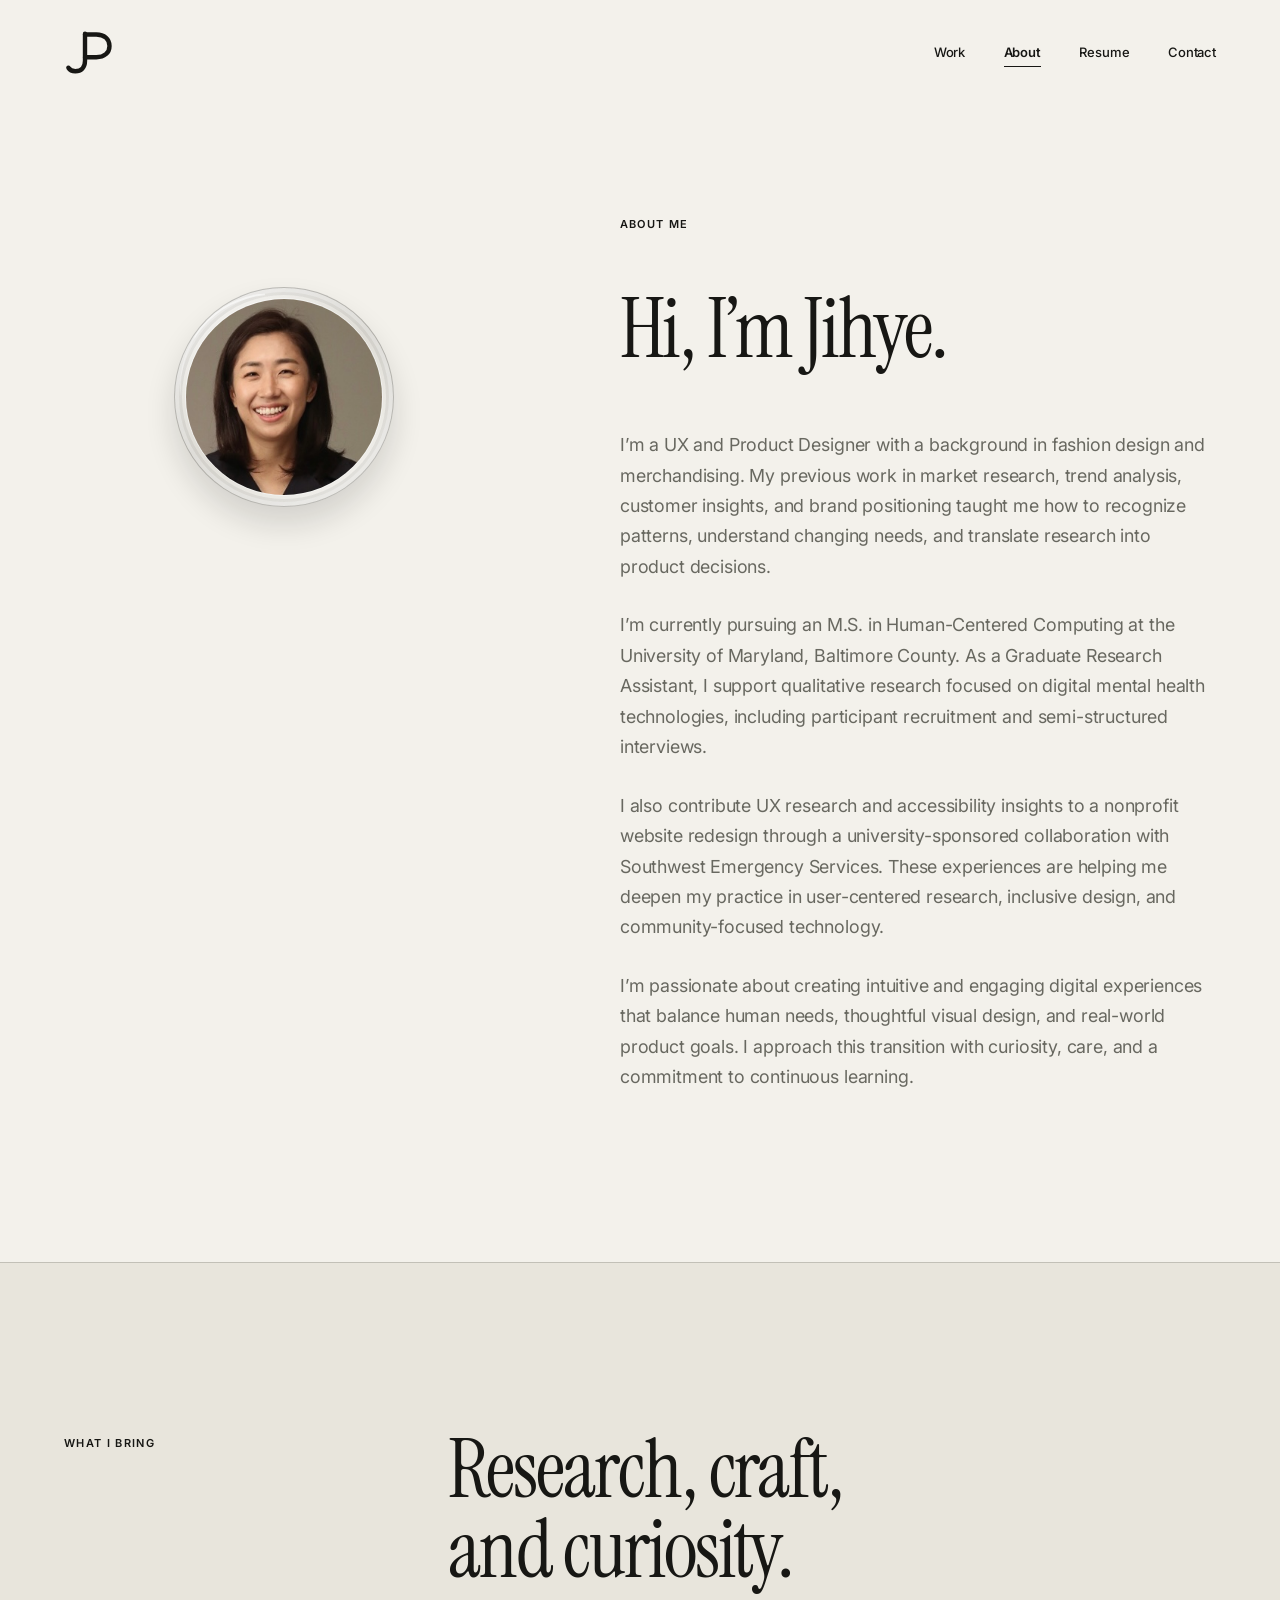
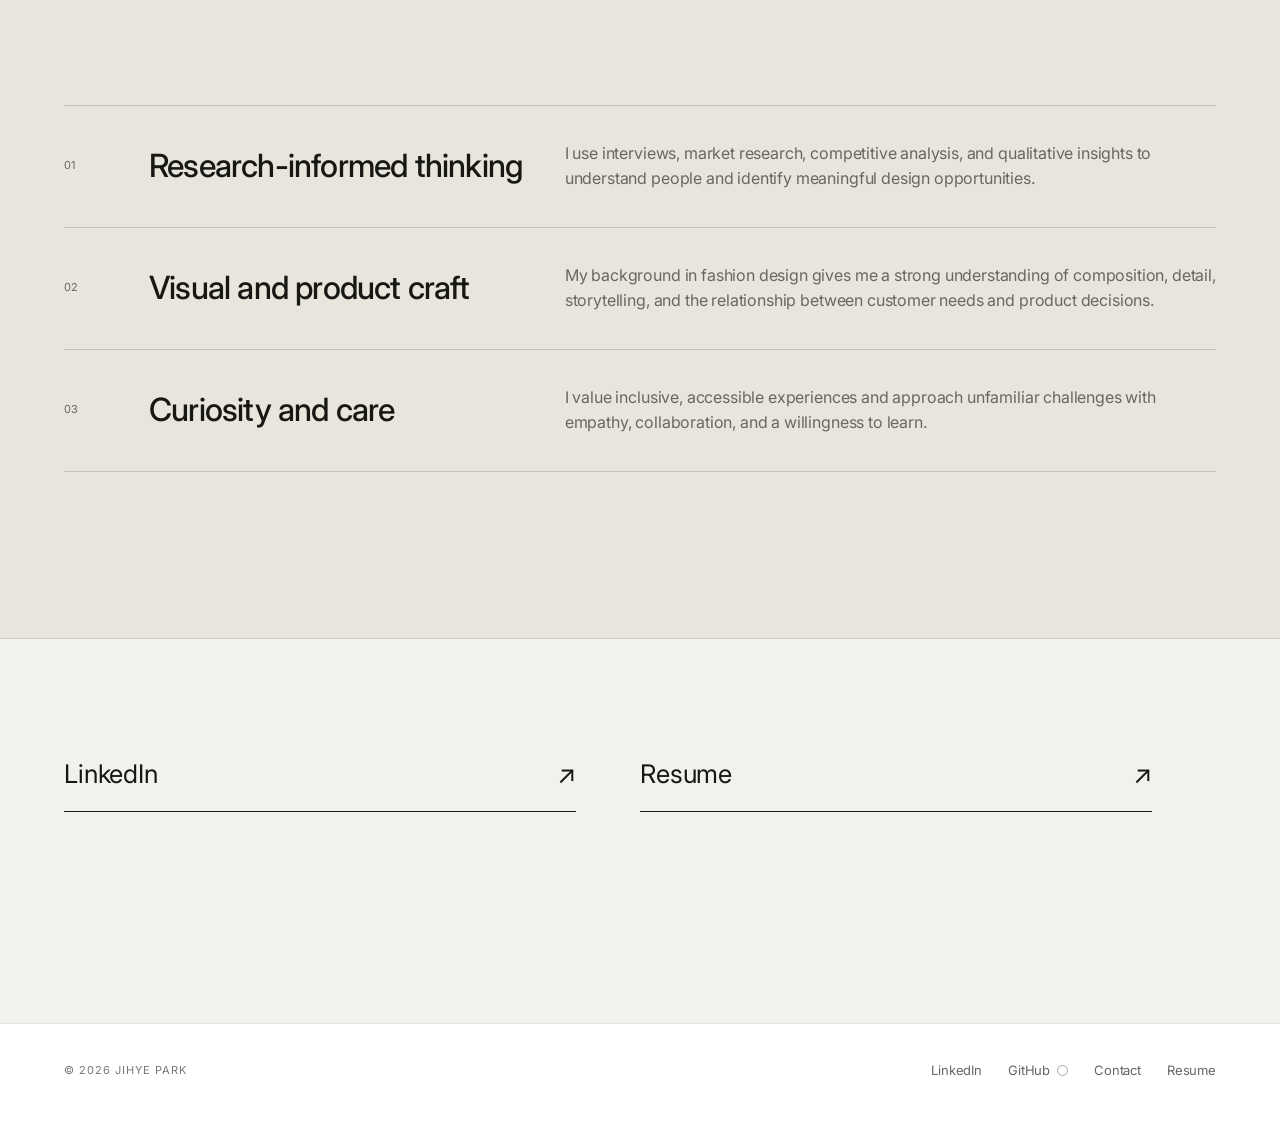
==== commit 5d6b94e4: "Add GitHub link and interactive footer Add GitHub link and interactive footer" ====
--- a/about.html
+++ b/about.html
@@ -16,19 +16,13 @@
   <a class="skip-link" href="#main">Skip to content</a>
 
   <header class="site-header" data-header>
-    <div class="brand-lockup">
-      <a class="site-logo" href="index.html" aria-label="Jihye Park home">
-        <svg class="site-logo-mark" viewBox="0 0 72 64" role="img" aria-labelledby="jp-logo-title">
-          <title id="jp-logo-title">Jihye Park</title>
-          <path d="M22 11v31c0 8-4.5 12-11 12-3.5 0-6.5-1.5-8-4" />
-          <path d="M36 12h13c9 0 15 5 15 13s-6 13-15 13H36" />
-        </svg>
-      </a>
-      <span class="cursor-orb" aria-hidden="true">
-        <span class="cursor-orb__core"></span>
-        <span class="cursor-orb__glow"></span>
-      </span>
-    </div>
+    <a class="site-logo" href="index.html" aria-label="Jihye Park home">
+      <svg class="site-logo-mark" viewBox="0 0 64 64" role="img" aria-labelledby="jp-logo-title">
+        <title id="jp-logo-title">Jihye Park</title>
+        <path d="M24 11v31c0 8-4.5 12-11 12-3.5 0-6.5-1.5-8-4" />
+        <path d="M24 12h13c9 0 15 5 15 13s-6 13-15 13H24" />
+      </svg>
+    </a>
     <button class="menu-toggle" type="button" aria-expanded="false" aria-controls="site-nav">
       <span class="sr-only">Toggle navigation</span>
       <span></span><span></span>
@@ -43,12 +37,12 @@
 
   <main id="main">
     <section class="about-hero" aria-labelledby="about-title">
-      <div class="about-portrait reveal">
-        <div class="about-portrait-frame">
+      <div class="about-cd-portrait reveal">
+        <div class="about-cd-ring">
           <img
             src="assets/images/jihye-park-profile.jpeg"
             alt="Portrait of Jihye Park"
-            class="about-portrait-image"
+            class="about-cd-image"
           />
         </div>
       </div>
@@ -65,15 +59,33 @@
       </div>
     </section>
 
-    <footer class="about-footer footer">
-      <p>© <span data-year></span> Jihye Park</p>
-      <nav class="about-footer-links" aria-label="About page links">
-        <a href="index.html#contact">Contact</a>
-        <span aria-hidden="true">·</span>
-        <a href="https://www.linkedin.com/in/jihye-park840221" target="_blank" rel="noopener noreferrer">LinkedIn</a>
-        <span aria-hidden="true">·</span>
-        <a href="assets/documents/jihye-park-resume.pdf" target="_blank" rel="noopener noreferrer">Resume</a>
-      </nav>
+    <section class="about-values section" aria-labelledby="values-title">
+      <div class="section-heading reveal">
+        <p class="eyebrow">What I bring</p>
+        <h2 id="values-title">Research, craft,<br>and curiosity.</h2>
+      </div>
+      <div class="skills-list">
+        <div class="skill-row reveal"><span>01</span><h3>Research-informed thinking</h3><p>I use interviews, market research, competitive analysis, and qualitative insights to understand people and identify meaningful design opportunities.</p></div>
+        <div class="skill-row reveal"><span>02</span><h3>Visual and product craft</h3><p>My background in fashion design gives me a strong understanding of composition, detail, storytelling, and the relationship between customer needs and product decisions.</p></div>
+        <div class="skill-row reveal"><span>03</span><h3>Curiosity and care</h3><p>I value inclusive, accessible experiences and approach unfamiliar challenges with empathy, collaboration, and a willingness to learn.</p></div>
+      </div>
+    </section>
+
+    <section class="about-links" aria-label="Connect with Jihye">
+      <a href="https://www.linkedin.com/in/jihye-park840221" target="_blank" rel="noopener noreferrer">LinkedIn <span aria-hidden="true">↗</span></a>
+      <a href="assets/documents/jihye-park-resume.pdf" target="_blank" rel="noopener noreferrer">Resume <span aria-hidden="true">↗</span></a>
+    </section>
+
+    <footer class="site-footer">
+      <div class="footer-inner">
+        <p class="footer-copyright">© 2026 Jihye Park</p>
+        <nav class="footer-links" aria-label="Footer navigation">
+          <a href="https://www.linkedin.com/in/jihye-park840221" target="_blank" rel="noopener noreferrer">LinkedIn</a>
+          <a href="https://github.com/UMBCSakshi" target="_blank" rel="noopener noreferrer" aria-label="Visit Jihye Park's GitHub profile" class="footer-github-link"><span>GitHub</span><span class="footer-github-orb" aria-hidden="true"></span></a>
+          <a href="mailto:jihyep1@umbc.edu">Contact</a>
+          <a href="assets/documents/jihye-park-resume.pdf" target="_blank" rel="noopener noreferrer">Resume</a>
+        </nav>
+      </div>
     </footer>
   </main>
 </body>
--- a/styles.css
+++ b/styles.css
@@ -23,61 +23,8 @@
 
 .site-header { position: fixed; inset: 0 0 auto; z-index: 50; display: flex; align-items: center; justify-content: space-between; padding: 24px var(--pad); transition: background .3s, padding .3s; }
 .site-header.is-scrolled { padding-top: 16px; padding-bottom: 16px; background: rgba(243,241,235,.88); backdrop-filter: blur(14px); -webkit-backdrop-filter: blur(14px); border-bottom: 1px solid rgba(23,23,20,.08); }
-.brand-lockup { display: inline-flex; align-items: center; gap: 10px; flex: 0 0 auto; }
-.site-logo { display: inline-flex; align-items: center; flex: 0 0 auto; padding: 0; border: 0; background: transparent; box-shadow: none; color: var(--ink); text-decoration: none; opacity: 0; animation: site-logo-intro 520ms cubic-bezier(.22, 1, .36, 1) forwards; transition: opacity 250ms ease, transform 250ms ease; }
+.site-logo { display: inline-flex; align-items: center; flex: 0 0 auto; padding: 0; border: 0; background: transparent; box-shadow: none; color: var(--ink); text-decoration: none; opacity: 1; transition: opacity 250ms ease, transform 250ms ease; }
 .site-logo-mark { display: block; width: clamp(56px, 4vw, 64px); height: auto; overflow: visible; fill: none; stroke: currentColor; stroke-width: 5; stroke-linecap: round; stroke-linejoin: round; }
-.cursor-orb {
-  --orb-color: #B8B8B2;
-  --orb-x: 0px;
-  --orb-y: 0px;
-  position: relative;
-  display: inline-grid;
-  place-items: center;
-  width: 30px;
-  aspect-ratio: 1;
-  flex: 0 0 auto;
-  border-radius: 50%;
-  opacity: 0;
-  transform: translate3d(var(--orb-x), var(--orb-y), 0) scale(.75);
-  transition: transform 280ms cubic-bezier(.22, 1, .36, 1), filter 280ms ease, opacity 320ms ease;
-  pointer-events: none;
-  animation: cursor-orb-intro 620ms 100ms cubic-bezier(.22, 1, .36, 1) forwards;
-}
-.cursor-orb__core {
-  position: relative;
-  z-index: 2;
-  width: 9px;
-  aspect-ratio: 1;
-  border-radius: 50%;
-  background: var(--orb-color);
-  box-shadow: 0 0 0 1px color-mix(in srgb, var(--orb-color) 24%, transparent);
-  transition: transform 280ms cubic-bezier(.22, 1, .36, 1), background-color 260ms ease, box-shadow 260ms ease;
-}
-.cursor-orb__glow {
-  position: absolute;
-  inset: 3px;
-  border-radius: 50%;
-  background: radial-gradient(circle, color-mix(in srgb, var(--orb-color) 28%, transparent) 0%, color-mix(in srgb, var(--orb-color) 12%, transparent) 45%, transparent 72%);
-  opacity: .7;
-  filter: blur(5px);
-  transform: scale(.9);
-  transition: transform 320ms cubic-bezier(.22, 1, .36, 1), opacity 260ms ease, background 260ms ease;
-}
-@keyframes site-logo-intro {
-  to { opacity: 1; }
-}
-@keyframes cursor-orb-intro {
-  to { opacity: 1; transform: translate3d(var(--orb-x), var(--orb-y), 0) scale(1); }
-}
-.brand-lockup.is-logo-active .cursor-orb { transform: translate3d(calc(var(--orb-x) - 3px), var(--orb-y), 0) scale(1.08); }
-.brand-lockup.is-logo-active .cursor-orb__core {
-  transform: scale(1.25);
-  box-shadow: 0 0 0 5px color-mix(in srgb, var(--orb-color) 10%, transparent);
-}
-.brand-lockup.is-logo-active .cursor-orb__glow { transform: scale(1.45); opacity: 1; }
-.cursor-orb.is-project-active { transform: translate3d(var(--orb-x), var(--orb-y), 0) scale(1.1); }
-.cursor-orb.is-project-active .cursor-orb__core { transform: scale(1.35); }
-.cursor-orb.is-project-active .cursor-orb__glow { transform: scale(1.55); opacity: 1; }
 .site-logo:hover { opacity: .82; transform: translateY(-2px); }
 .site-logo:active { transform: translateY(0) scale(.97); }
 .site-logo:focus-visible { outline: 2px solid currentColor; outline-offset: 5px; border-radius: 4px; }
@@ -200,12 +147,12 @@
 
 /* Dedicated about page */
 .about-page { background: var(--paper); }
-.about-hero { min-height: calc(100svh - 92px); display: grid; grid-template-columns: minmax(260px, .85fr) minmax(390px, 1.15fr); gap: clamp(44px, 8vw, 130px); align-items: center; padding: clamp(110px, 12vw, 155px) var(--pad) clamp(48px, 6vw, 82px); }
-.about-portrait { align-self: center; position: sticky; top: 120px; display: grid; place-items: center; padding: clamp(24px, 4vw, 58px); }
-.about-portrait-frame {
+.about-hero { min-height: 100svh; display: grid; grid-template-columns: minmax(280px, .85fr) minmax(420px, 1.15fr); gap: clamp(50px, 9vw, 150px); align-items: center; padding: clamp(135px, 17vw, 210px) var(--pad) clamp(90px, 11vw, 160px); }
+.about-cd-portrait { align-self: start; position: sticky; top: 120px; display: grid; place-items: center; padding: clamp(36px, 6vw, 90px); }
+.about-cd-ring {
   position: relative;
-  width: clamp(170px, 15vw, 210px);
-  height: clamp(170px, 15vw, 210px);
+  width: 220px;
+  height: 220px;
   padding: 10px;
   overflow: hidden;
   border: 1px solid rgba(23, 23, 20, .24);
@@ -214,7 +161,7 @@
   box-shadow: 0 17px 30px rgba(23,23,20,.14), inset 0 0 0 4px rgba(255,255,255,.28), inset 0 0 0 7px rgba(56,55,51,.08);
   transition: transform .28s ease, box-shadow .28s ease;
 }
-.about-portrait-frame::before {
+.about-cd-ring::before {
   content: "";
   position: absolute;
   z-index: 2;
@@ -230,13 +177,13 @@
   transform-origin: 100% 100%;
   transition: transform .45s ease;
 }
-.about-portrait-image { display: block; width: 100%; height: 100%; border: 1px solid rgba(255,255,255,.52); border-radius: 50%; object-fit: cover; object-position: center 25%; filter: saturate(.88) contrast(.97); }
-.about-portrait-frame:hover { transform: translateY(-3px) rotate(1deg); box-shadow: 0 22px 36px rgba(23,23,20,.18), inset 0 0 0 4px rgba(255,255,255,.3), inset 0 0 0 7px rgba(56,55,51,.08); }
-.about-portrait-frame:hover::before { transform: rotate(7deg); }
-.about-portrait-frame:active { transform: scale(.98); }
-.about-story h1 { margin: 36px 0 34px; font-family: var(--font-display); font-size: clamp(42px, 4.6vw, 68px); font-weight: 400; line-height: .98; letter-spacing: -.025em; }
-.about-biography { max-width: 650px; }
-.about-biography p { margin: 0 0 18px; color: var(--muted); font-size: clamp(14px, 1.05vw, 16px); line-height: 1.65; }
+.about-cd-image { display: block; width: 100%; height: 100%; border: 1px solid rgba(255,255,255,.52); border-radius: 50%; object-fit: cover; object-position: center 25%; filter: saturate(.88) contrast(.97); }
+.about-cd-ring:hover { transform: translateY(-3px) rotate(1deg); box-shadow: 0 22px 36px rgba(23,23,20,.18), inset 0 0 0 4px rgba(255,255,255,.3), inset 0 0 0 7px rgba(56,55,51,.08); }
+.about-cd-ring:hover::before { transform: rotate(7deg); }
+.about-cd-ring:active { transform: scale(.98); }
+.about-story h1 { margin: 55px 0 60px; font-family: var(--font-display); font-size: clamp(50px, 6.5vw, 96px); font-weight: 400; line-height: .98; letter-spacing: -.025em; }
+.about-biography { max-width: 720px; }
+.about-biography p { margin: 0 0 28px; color: var(--muted); font-size: clamp(17px, 1.4vw, 20px); line-height: 1.7; }
 .about-values { background: var(--paper-deep); }
 .about-values .skill-row { grid-template-columns: 60px minmax(220px, .75fr) 1.25fr; }
 .about-links { display: grid; grid-template-columns: repeat(2, 1fr); padding: clamp(70px, 9vw, 120px) var(--pad); border-top: 1px solid var(--line); }
@@ -244,12 +191,6 @@
 .about-links a { transition: color .25s, transform .25s; }
 .about-links a:hover { color: var(--muted); transform: translateY(-2px); }
 .about-links a:focus-visible { outline: 2px solid var(--ink); outline-offset: 7px; }
-.about-footer { margin: 0 var(--pad); padding: 24px 0 28px; color: var(--muted); font-size: 13px; text-transform: none; letter-spacing: 0; }
-.about-footer-links { display: flex; align-items: center; gap: 14px; }
-.about-footer a { transition: color .25s ease, transform .25s ease; }
-.about-footer a:hover { color: var(--ink); transform: translateY(-1px); }
-.about-footer a:focus-visible { outline: 2px solid var(--ink); outline-offset: 6px; }
-
 .skills-section { padding-bottom: clamp(110px, 16vw, 220px); }
 .skills-list { border-top: 1px solid var(--line); }
 .skill-row { display: grid; grid-template-columns: 60px 1fr 1fr; gap: 25px; align-items: center; min-height: 122px; border-bottom: 1px solid var(--line); }
@@ -270,8 +211,6 @@
 .contact-side { padding-bottom: clamp(70px, 10vw, 140px); }
 .contact-side > p:first-child { color: #3f463b; line-height: 1.6; }
 .text-link { display: inline-flex; gap: 25px; margin: 22px 0 35px; padding-bottom: 5px; border-bottom: 1px solid; font-size: clamp(18px, 1.6vw, 23px); }
-.footer { display: flex; justify-content: space-between; gap: 20px; border-top: 1px solid rgba(23,23,20,.25); padding-top: 28px; font-size: 11px; text-transform: uppercase; letter-spacing: .07em; }
-
 .reveal { opacity: 0; transform: translateY(28px); transition: opacity .75s ease, transform .75s ease; }
 .reveal.is-visible { opacity: 1; transform: none; }
 
@@ -324,22 +263,18 @@
   .resume-mark { display: none; }
   .contact-grid h2 { margin-bottom: 60px; }
   .contact-side { padding-bottom: 70px; }
-  .footer { flex-wrap: wrap; }
-  .footer p:nth-child(2) { display: none; }
   .case-hero { min-height: 67svh; }
   .case-hero p { margin-left: 0; }
   .case-banner { min-height: 75vw; }
   .case-content-grid { gap: 55px; }
-  .about-hero { grid-template-columns: 1fr; gap: 38px; min-height: 0; padding-top: 112px; padding-bottom: 46px; }
-  .about-portrait { position: static; padding: 30px; }
-  .about-portrait-frame { width: 160px; height: 160px; padding: 8px; }
-  .about-story h1 { margin: 32px 0 28px; }
+  .about-hero { grid-template-columns: 1fr; gap: 65px; padding-top: 125px; }
+  .about-cd-portrait { position: static; padding: 30px; }
+  .about-cd-ring { width: 160px; height: 160px; padding: 8px; }
+  .about-story h1 { margin: 45px 0; }
   .about-values .skill-row { grid-template-columns: 35px 1fr; }
   .about-values .skill-row p { grid-column: 2; }
   .about-links { grid-template-columns: 1fr; gap: 40px; }
   .about-links > * { margin-right: 0; }
-  .about-footer { align-items: flex-start; }
-  .about-footer-links { flex-wrap: wrap; justify-content: flex-end; row-gap: 8px; }
 }
 
 @media (prefers-reduced-motion: reduce) {
@@ -354,14 +289,14 @@
   .project-card > a:hover .project-arrow,
   .project-card > a:hover .project-visual > div { transform: none; }
   .project-visual::before { display: none; }
-  .about-portrait-frame:hover,
-  .about-portrait-frame:active { transform: none; }
-  .about-portrait-frame::before { transition: none; }
-  .about-portrait-frame:hover::before { transform: rotate(-5deg); }
+  .about-cd-ring:hover,
+  .about-cd-ring:active { transform: none; }
+  .about-cd-ring::before { transition: none; }
+  .about-cd-ring:hover::before { transform: rotate(-5deg); }
 }
 
 @media (min-width: 761px) and (max-width: 1100px) {
-  .about-portrait-frame { width: 190px; height: 190px; }
+  .about-cd-ring { width: 190px; height: 190px; }
   .site-logo-mark { width: 52px; }
 }
 
@@ -392,9 +327,9 @@
 .home-page .project-visual::before { content: none; }
 .home-page .project-number { position: static; display: block; margin-bottom: 9px; color: rgba(23,23,20,.58); font-size: 10px; font-weight: 600; letter-spacing: .08em; }
 
-.home-page .project-visual > .project-frame { position: absolute; inset: 0; width: auto; height: auto; padding: clamp(13px, 1.25vw, 19px) clamp(13px, 1.25vw, 19px) clamp(13px, 1.25vw, 19px) clamp(22px, 2vw, 31px); overflow: hidden; border: 1px solid rgba(20,20,20,.12); background: rgba(255,255,255,.28); box-shadow: 0 12px 30px rgba(20,20,20,.08), inset 0 0 0 3px rgba(255,255,255,.5), inset 0 0 0 4px rgba(20,20,20,.04); transition: transform .28s ease, box-shadow .28s ease; }
-.project-frame::after { content: ""; position: absolute; z-index: 4; top: -35%; bottom: -35%; left: -52%; width: 35%; pointer-events: none; background: linear-gradient(110deg, transparent, rgba(255,255,255,.24), rgba(255,255,255,.05), transparent); transform: skewX(-12deg); transition: transform .62s cubic-bezier(.2,.65,.3,1); }
-.project-frame-spine { position: absolute; z-index: 3; inset: 5px auto 5px 6px; width: 12px; border-right: 1px solid rgba(20,20,20,.1); border-left: 1px solid rgba(255,255,255,.7); box-shadow: 3px 0 0 rgba(20,20,20,.03); }
+.home-page .project-visual > .jewel-case { position: absolute; inset: 0; width: auto; height: auto; padding: clamp(13px, 1.25vw, 19px) clamp(13px, 1.25vw, 19px) clamp(13px, 1.25vw, 19px) clamp(22px, 2vw, 31px); overflow: hidden; border: 1px solid rgba(20,20,20,.12); background: rgba(255,255,255,.28); box-shadow: 0 12px 30px rgba(20,20,20,.08), inset 0 0 0 3px rgba(255,255,255,.5), inset 0 0 0 4px rgba(20,20,20,.04); transition: transform .28s ease, box-shadow .28s ease; }
+.jewel-case::after { content: ""; position: absolute; z-index: 4; top: -35%; bottom: -35%; left: -52%; width: 35%; pointer-events: none; background: linear-gradient(110deg, transparent, rgba(255,255,255,.24), rgba(255,255,255,.05), transparent); transform: skewX(-12deg); transition: transform .62s cubic-bezier(.2,.65,.3,1); }
+.jewel-spine { position: absolute; z-index: 3; inset: 5px auto 5px 6px; width: 12px; border-right: 1px solid rgba(20,20,20,.1); border-left: 1px solid rgba(255,255,255,.7); box-shadow: 3px 0 0 rgba(20,20,20,.03); }
 .project-cover { position: relative; width: 100%; height: 100%; display: grid; align-items: center; justify-items: center; overflow: hidden; border: 1px solid rgba(20,20,20,.12); filter: brightness(1); transition: transform .3s ease, filter .3s ease; }
 .project-cover > span { position: absolute; z-index: 2; left: 12%; bottom: 11%; font-family: var(--font-display); font-size: clamp(20px, 2.1vw, 34px); font-weight: 400; line-height: .94; letter-spacing: -.025em; }
 .project-cover > i { position: absolute; display: block; }
@@ -437,12 +372,24 @@
 .home-page .project-arrow { position: absolute; top: 17px; right: 2px; font-size: 20px; transition: transform .26s ease; }
 .project-tags { display: flex; flex-wrap: wrap; gap: 7px; margin: 0; padding: 0; list-style: none; }
 .project-tags li { padding: 5px 9px; border: 1px solid var(--line); border-radius: 999px; color: #55554e; font-size: 9px; font-weight: 500; letter-spacing: .05em; text-transform: uppercase; }
-.home-footer { margin: 0 var(--pad); padding: 28px 0 35px; }
+.site-footer { margin-top: 96px; border-top: 1px solid rgba(17,17,17,.12); padding: 28px var(--pad) 36px; background: #fff; }
+.footer-inner { display: flex; align-items: center; justify-content: space-between; gap: 32px; }
+.footer-copyright { margin: 0; color: #777; font-size: 11px; letter-spacing: .09em; text-transform: uppercase; }
+.footer-links { display: flex; align-items: center; gap: 26px; }
+.footer-links a { position: relative; display: inline-flex; align-items: center; min-height: 36px; gap: 7px; color: #666; font-size: 13px; text-decoration: none; transition: color 220ms ease, transform 220ms ease; }
+.footer-links a:hover,
+.footer-links a:focus-visible { color: #111; transform: translateY(-1px); }
+.footer-links a:active { transform: translateY(0) scale(.98); }
+.footer-links a:focus-visible { outline: 2px solid #111; outline-offset: 5px; border-radius: 3px; }
+.footer-github-orb { position: relative; width: 11px; height: 11px; flex: 0 0 auto; border: 1px solid rgba(17,17,17,.35); border-radius: 50%; background: transparent; transition: transform 240ms cubic-bezier(.22,1,.36,1), background-color 220ms ease, border-color 220ms ease, box-shadow 240ms ease; }
+.footer-github-link:hover .footer-github-orb,
+.footer-github-link:focus-visible .footer-github-orb { transform: translateY(-1px) scale(1.3); background: #111; border-color: #111; box-shadow: 0 0 0 5px rgba(17,17,17,.07), 0 0 14px rgba(17,17,17,.16); }
+.footer-github-link:active { transform: translateY(0) scale(.98); }
 
 @media (hover: hover) and (pointer: fine) {
   .home-page .project-card > a:hover { transform: translateY(-7px); filter: drop-shadow(0 18px 20px rgba(20,20,20,.09)); }
-  .home-page .project-card > a:hover .project-frame { transform: scale(1.02); box-shadow: 0 16px 34px rgba(20,20,20,.1), inset 0 0 0 3px rgba(255,255,255,.55), inset 0 0 0 4px rgba(20,20,20,.04); }
-  .home-page .project-card > a:hover .project-frame::after { transform: translateX(440%) skewX(-12deg); }
+  .home-page .project-card > a:hover .jewel-case { transform: scale(1.02); box-shadow: 0 16px 34px rgba(20,20,20,.1), inset 0 0 0 3px rgba(255,255,255,.55), inset 0 0 0 4px rgba(20,20,20,.04); }
+  .home-page .project-card > a:hover .jewel-case::after { transform: translateX(440%) skewX(-12deg); }
   .home-page .project-card > a:hover .project-cover { transform: scale(1.018); filter: brightness(1.025); }
   .home-page .project-card > a:hover .project-arrow { transform: translateX(5px); }
   .home-page .project-card > a:hover .project-info h3 { transform: none; }
@@ -463,7 +410,6 @@
 @media (max-width: 760px) {
   .home-page .site-header { align-items: center; }
   .site-logo-mark { width: 46px; }
-  .cursor-orb { width: 26px; }
   .home-page .site-nav { color: var(--ink); }
   .home-intro { padding-top: 30px; padding-bottom: 38px; }
   .home-intro h1 { margin: 12px 0 18px; font-size: clamp(40px, 12vw, 48px); }
@@ -476,33 +422,27 @@
   .home-page .project-grid { grid-template-columns: 1fr; gap: 62px; }
   .home-page .project-info { min-height: 0; }
   .project-cover > span { font-size: clamp(27px, 9vw, 38px); }
+  .site-footer { margin-top: 72px; padding-top: 24px; padding-bottom: 28px; }
+  .footer-inner { align-items: flex-start; flex-direction: column; gap: 20px; }
+  .footer-links { width: 100%; flex-wrap: wrap; gap: 4px 22px; }
+  .footer-links a { min-height: 44px; }
 }
 
 @media (prefers-reduced-motion: reduce) {
   .site-logo:hover,
   .site-logo:active { transform: none; }
-
-  .site-logo,
-  .cursor-orb,
-  .cursor-orb__core,
-  .cursor-orb__glow {
-    animation: none;
-    transition-duration: 0.01ms;
-  }
-  .site-logo,
-  .cursor-orb { opacity: 1; transform: none; }
-  .brand-lockup.is-logo-active .cursor-orb,
-  .cursor-orb.is-project-active { transform: none; }
-  .brand-lockup.is-logo-active .cursor-orb__core,
-  .brand-lockup.is-logo-active .cursor-orb__glow,
-  .cursor-orb.is-project-active .cursor-orb__core,
-  .cursor-orb.is-project-active .cursor-orb__glow { transform: none; }
   .home-page .project-card > a:hover,
   .home-page .project-card > a:active,
-  .home-page .project-card > a:hover .project-frame,
+  .home-page .project-card > a:hover .jewel-case,
   .home-page .project-card > a:hover .project-cover,
   .home-page .project-card > a:hover .project-arrow { transform: none; }
-  .project-frame::after { display: none; }
+  .jewel-case::after { display: none; }
+  .footer-links a,
+  .footer-github-orb { transition-duration: .01ms; }
+  .footer-links a:hover,
+  .footer-links a:focus-visible,
+  .footer-github-link:hover .footer-github-orb,
+  .footer-github-link:focus-visible .footer-github-orb { transform: none; }
   .zine-paper-layer { transform: none; }
   .swes-screen,
   .home-page .project-card > a:hover .swes-screen { transform: none; }
@@ -534,8 +474,6 @@
 .project-detail-section div { max-width: 620px; }
 .project-detail-section p { margin: 0 0 20px; color: var(--muted); font-size: 17px; line-height: 1.72; }
 .project-detail-section ul { margin: 0; padding-left: 20px; color: var(--muted); font-size: 17px; line-height: 1.72; }
-.project-detail-footer { margin: 0 var(--pad); padding: 28px 0 35px; }
-
 @media (max-width: 760px) {
   .project-detail-hero { grid-template-columns: 1fr; min-height: 0; padding-top: 125px; }
   .project-detail-meta { grid-template-columns: 1fr; }
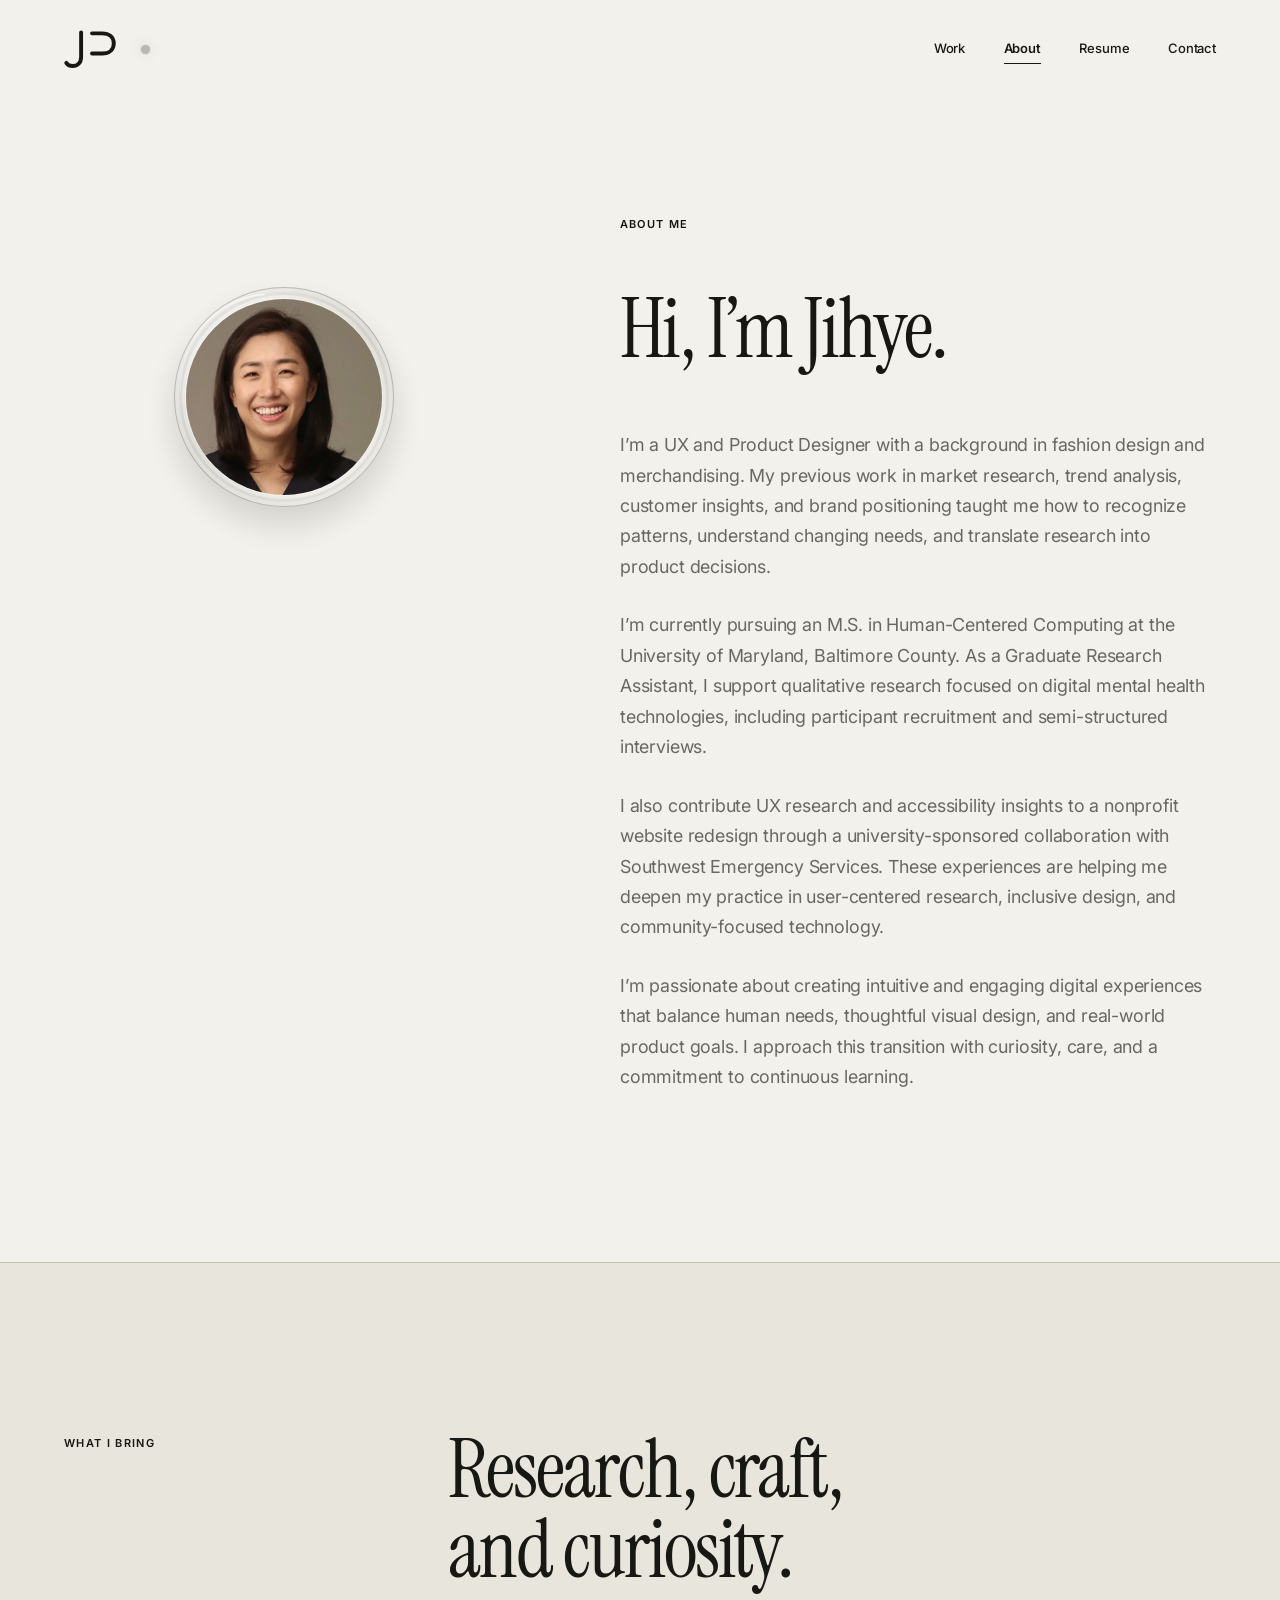
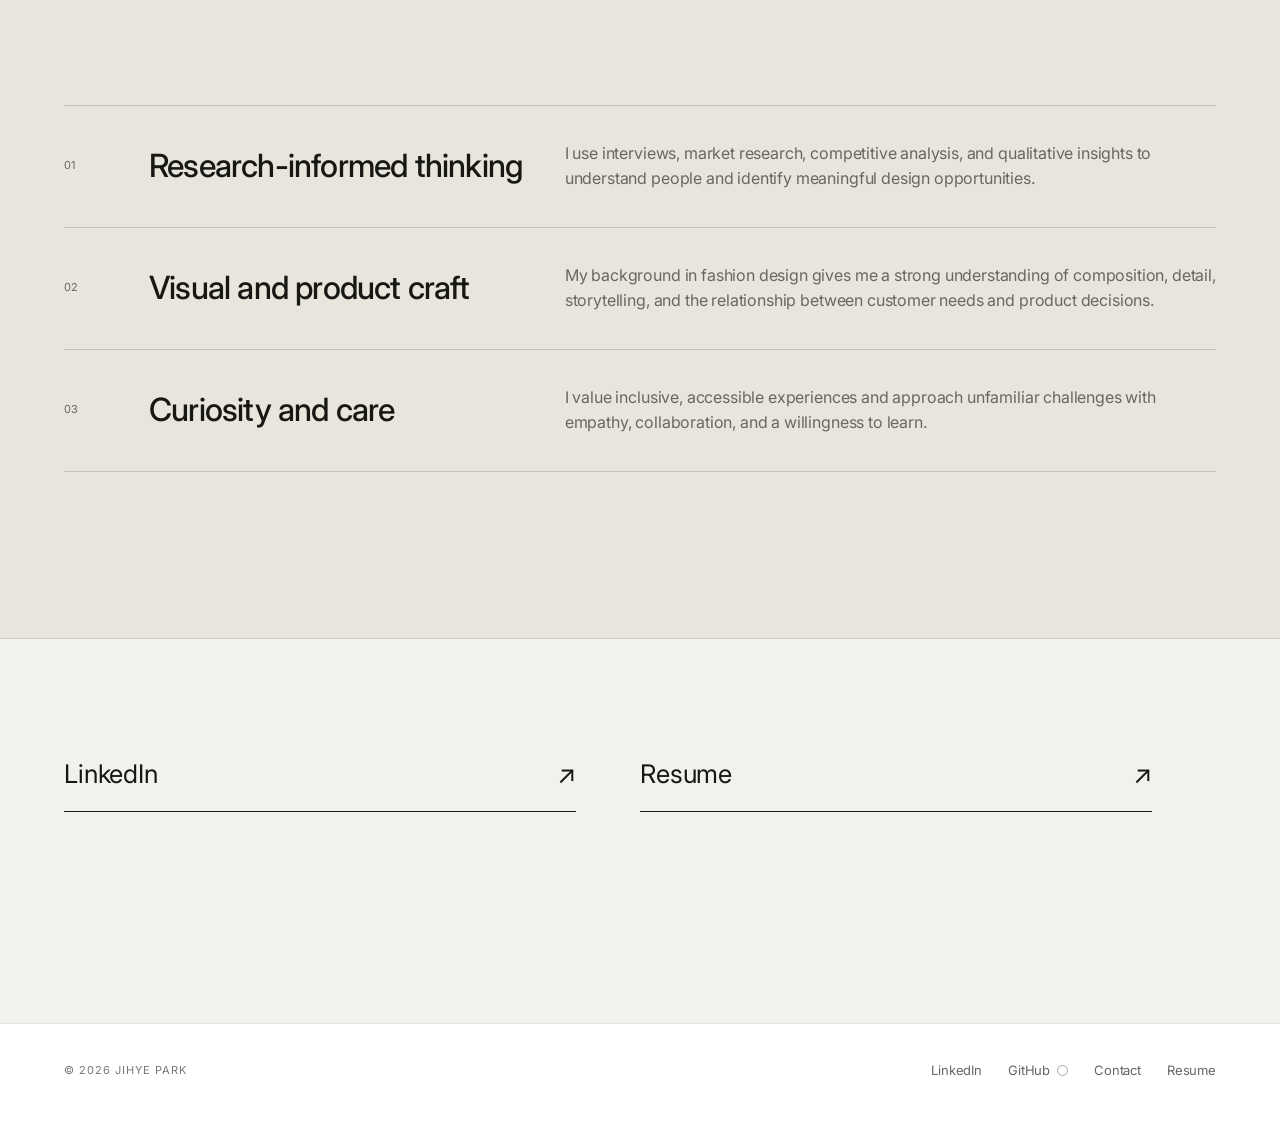
==== commit 08c6e8e7: "Keyboard focus, hover, responsive, and reduced-motion rules remain present." ====
--- a/about.html
+++ b/about.html
@@ -16,13 +16,19 @@
   <a class="skip-link" href="#main">Skip to content</a>
 
   <header class="site-header" data-header>
-    <a class="site-logo" href="index.html" aria-label="Jihye Park home">
-      <svg class="site-logo-mark" viewBox="0 0 64 64" role="img" aria-labelledby="jp-logo-title">
-        <title id="jp-logo-title">Jihye Park</title>
-        <path d="M24 11v31c0 8-4.5 12-11 12-3.5 0-6.5-1.5-8-4" />
-        <path d="M24 12h13c9 0 15 5 15 13s-6 13-15 13H24" />
-      </svg>
-    </a>
+    <div class="brand-lockup">
+      <a class="site-logo" href="index.html" aria-label="Jihye Park home">
+        <svg class="site-logo-mark" viewBox="0 0 72 64" role="img" aria-labelledby="jp-logo-title">
+          <title id="jp-logo-title">Jihye Park</title>
+          <path d="M22 11v31c0 8-4.5 12-11 12-3.5 0-6.5-1.5-8-4" />
+          <path d="M36 12h13c9 0 15 5 15 13s-6 13-15 13H36" />
+        </svg>
+      </a>
+      <span class="cursor-orb" aria-hidden="true">
+        <span class="cursor-orb__core"></span>
+        <span class="cursor-orb__glow"></span>
+      </span>
+    </div>
     <button class="menu-toggle" type="button" aria-expanded="false" aria-controls="site-nav">
       <span class="sr-only">Toggle navigation</span>
       <span></span><span></span>
--- a/styles.css
+++ b/styles.css
@@ -23,8 +23,61 @@
 
 .site-header { position: fixed; inset: 0 0 auto; z-index: 50; display: flex; align-items: center; justify-content: space-between; padding: 24px var(--pad); transition: background .3s, padding .3s; }
 .site-header.is-scrolled { padding-top: 16px; padding-bottom: 16px; background: rgba(243,241,235,.88); backdrop-filter: blur(14px); -webkit-backdrop-filter: blur(14px); border-bottom: 1px solid rgba(23,23,20,.08); }
-.site-logo { display: inline-flex; align-items: center; flex: 0 0 auto; padding: 0; border: 0; background: transparent; box-shadow: none; color: var(--ink); text-decoration: none; opacity: 1; transition: opacity 250ms ease, transform 250ms ease; }
+.brand-lockup { display: inline-flex; align-items: center; gap: 10px; flex: 0 0 auto; }
+.site-logo { display: inline-flex; align-items: center; flex: 0 0 auto; padding: 0; border: 0; background: transparent; box-shadow: none; color: var(--ink); text-decoration: none; opacity: 0; animation: site-logo-intro 520ms cubic-bezier(.22, 1, .36, 1) forwards; transition: opacity 250ms ease, transform 250ms ease; }
 .site-logo-mark { display: block; width: clamp(56px, 4vw, 64px); height: auto; overflow: visible; fill: none; stroke: currentColor; stroke-width: 5; stroke-linecap: round; stroke-linejoin: round; }
+.cursor-orb {
+  --orb-color: #B8B8B2;
+  --orb-x: 0px;
+  --orb-y: 0px;
+  position: relative;
+  display: inline-grid;
+  place-items: center;
+  width: 30px;
+  aspect-ratio: 1;
+  flex: 0 0 auto;
+  border-radius: 50%;
+  opacity: 0;
+  transform: translate3d(var(--orb-x), var(--orb-y), 0) scale(.75);
+  transition: transform 280ms cubic-bezier(.22, 1, .36, 1), filter 280ms ease, opacity 320ms ease;
+  pointer-events: none;
+  animation: cursor-orb-intro 620ms 100ms cubic-bezier(.22, 1, .36, 1) forwards;
+}
+.cursor-orb__core {
+  position: relative;
+  z-index: 2;
+  width: 9px;
+  aspect-ratio: 1;
+  border-radius: 50%;
+  background: var(--orb-color);
+  box-shadow: 0 0 0 1px color-mix(in srgb, var(--orb-color) 24%, transparent);
+  transition: transform 280ms cubic-bezier(.22, 1, .36, 1), background-color 260ms ease, box-shadow 260ms ease;
+}
+.cursor-orb__glow {
+  position: absolute;
+  inset: 3px;
+  border-radius: 50%;
+  background: radial-gradient(circle, color-mix(in srgb, var(--orb-color) 28%, transparent) 0%, color-mix(in srgb, var(--orb-color) 12%, transparent) 45%, transparent 72%);
+  opacity: .7;
+  filter: blur(5px);
+  transform: scale(.9);
+  transition: transform 320ms cubic-bezier(.22, 1, .36, 1), opacity 260ms ease, background 260ms ease;
+}
+@keyframes site-logo-intro {
+  to { opacity: 1; }
+}
+@keyframes cursor-orb-intro {
+  to { opacity: 1; transform: translate3d(var(--orb-x), var(--orb-y), 0) scale(1); }
+}
+.brand-lockup.is-logo-active .cursor-orb { transform: translate3d(calc(var(--orb-x) - 3px), var(--orb-y), 0) scale(1.08); }
+.brand-lockup.is-logo-active .cursor-orb__core {
+  transform: scale(1.25);
+  box-shadow: 0 0 0 5px color-mix(in srgb, var(--orb-color) 10%, transparent);
+}
+.brand-lockup.is-logo-active .cursor-orb__glow { transform: scale(1.45); opacity: 1; }
+.cursor-orb.is-project-active { transform: translate3d(var(--orb-x), var(--orb-y), 0) scale(1.1); }
+.cursor-orb.is-project-active .cursor-orb__core { transform: scale(1.35); }
+.cursor-orb.is-project-active .cursor-orb__glow { transform: scale(1.55); opacity: 1; }
 .site-logo:hover { opacity: .82; transform: translateY(-2px); }
 .site-logo:active { transform: translateY(0) scale(.97); }
 .site-logo:focus-visible { outline: 2px solid currentColor; outline-offset: 5px; border-radius: 4px; }
@@ -267,14 +320,16 @@
   .case-hero p { margin-left: 0; }
   .case-banner { min-height: 75vw; }
   .case-content-grid { gap: 55px; }
-  .about-hero { grid-template-columns: 1fr; gap: 65px; padding-top: 125px; }
+  .about-hero { grid-template-columns: 1fr; gap: 38px; min-height: 0; padding-top: 112px; padding-bottom: 46px; }
   .about-cd-portrait { position: static; padding: 30px; }
   .about-cd-ring { width: 160px; height: 160px; padding: 8px; }
-  .about-story h1 { margin: 45px 0; }
+  .about-story h1 { margin: 32px 0 28px; }
   .about-values .skill-row { grid-template-columns: 35px 1fr; }
   .about-values .skill-row p { grid-column: 2; }
   .about-links { grid-template-columns: 1fr; gap: 40px; }
   .about-links > * { margin-right: 0; }
+  .about-footer { align-items: flex-start; }
+  .about-footer-links { flex-wrap: wrap; justify-content: flex-end; row-gap: 8px; }
 }
 
 @media (prefers-reduced-motion: reduce) {
@@ -327,9 +382,9 @@
 .home-page .project-visual::before { content: none; }
 .home-page .project-number { position: static; display: block; margin-bottom: 9px; color: rgba(23,23,20,.58); font-size: 10px; font-weight: 600; letter-spacing: .08em; }
 
-.home-page .project-visual > .jewel-case { position: absolute; inset: 0; width: auto; height: auto; padding: clamp(13px, 1.25vw, 19px) clamp(13px, 1.25vw, 19px) clamp(13px, 1.25vw, 19px) clamp(22px, 2vw, 31px); overflow: hidden; border: 1px solid rgba(20,20,20,.12); background: rgba(255,255,255,.28); box-shadow: 0 12px 30px rgba(20,20,20,.08), inset 0 0 0 3px rgba(255,255,255,.5), inset 0 0 0 4px rgba(20,20,20,.04); transition: transform .28s ease, box-shadow .28s ease; }
-.jewel-case::after { content: ""; position: absolute; z-index: 4; top: -35%; bottom: -35%; left: -52%; width: 35%; pointer-events: none; background: linear-gradient(110deg, transparent, rgba(255,255,255,.24), rgba(255,255,255,.05), transparent); transform: skewX(-12deg); transition: transform .62s cubic-bezier(.2,.65,.3,1); }
-.jewel-spine { position: absolute; z-index: 3; inset: 5px auto 5px 6px; width: 12px; border-right: 1px solid rgba(20,20,20,.1); border-left: 1px solid rgba(255,255,255,.7); box-shadow: 3px 0 0 rgba(20,20,20,.03); }
+.home-page .project-visual > .project-frame { position: absolute; inset: 0; width: auto; height: auto; padding: clamp(13px, 1.25vw, 19px) clamp(13px, 1.25vw, 19px) clamp(13px, 1.25vw, 19px) clamp(22px, 2vw, 31px); overflow: hidden; border: 1px solid rgba(20,20,20,.12); background: rgba(255,255,255,.28); box-shadow: 0 12px 30px rgba(20,20,20,.08), inset 0 0 0 3px rgba(255,255,255,.5), inset 0 0 0 4px rgba(20,20,20,.04); transition: transform .28s ease, box-shadow .28s ease; }
+.project-frame::after { content: ""; position: absolute; z-index: 4; top: -35%; bottom: -35%; left: -52%; width: 35%; pointer-events: none; background: linear-gradient(110deg, transparent, rgba(255,255,255,.24), rgba(255,255,255,.05), transparent); transform: skewX(-12deg); transition: transform .62s cubic-bezier(.2,.65,.3,1); }
+.project-frame-spine { position: absolute; z-index: 3; inset: 5px auto 5px 6px; width: 12px; border-right: 1px solid rgba(20,20,20,.1); border-left: 1px solid rgba(255,255,255,.7); box-shadow: 3px 0 0 rgba(20,20,20,.03); }
 .project-cover { position: relative; width: 100%; height: 100%; display: grid; align-items: center; justify-items: center; overflow: hidden; border: 1px solid rgba(20,20,20,.12); filter: brightness(1); transition: transform .3s ease, filter .3s ease; }
 .project-cover > span { position: absolute; z-index: 2; left: 12%; bottom: 11%; font-family: var(--font-display); font-size: clamp(20px, 2.1vw, 34px); font-weight: 400; line-height: .94; letter-spacing: -.025em; }
 .project-cover > i { position: absolute; display: block; }
@@ -388,8 +443,8 @@
 
 @media (hover: hover) and (pointer: fine) {
   .home-page .project-card > a:hover { transform: translateY(-7px); filter: drop-shadow(0 18px 20px rgba(20,20,20,.09)); }
-  .home-page .project-card > a:hover .jewel-case { transform: scale(1.02); box-shadow: 0 16px 34px rgba(20,20,20,.1), inset 0 0 0 3px rgba(255,255,255,.55), inset 0 0 0 4px rgba(20,20,20,.04); }
-  .home-page .project-card > a:hover .jewel-case::after { transform: translateX(440%) skewX(-12deg); }
+  .home-page .project-card > a:hover .project-frame { transform: scale(1.02); box-shadow: 0 16px 34px rgba(20,20,20,.1), inset 0 0 0 3px rgba(255,255,255,.55), inset 0 0 0 4px rgba(20,20,20,.04); }
+  .home-page .project-card > a:hover .project-frame::after { transform: translateX(440%) skewX(-12deg); }
   .home-page .project-card > a:hover .project-cover { transform: scale(1.018); filter: brightness(1.025); }
   .home-page .project-card > a:hover .project-arrow { transform: translateX(5px); }
   .home-page .project-card > a:hover .project-info h3 { transform: none; }
@@ -410,6 +465,7 @@
 @media (max-width: 760px) {
   .home-page .site-header { align-items: center; }
   .site-logo-mark { width: 46px; }
+  .cursor-orb { width: 26px; }
   .home-page .site-nav { color: var(--ink); }
   .home-intro { padding-top: 30px; padding-bottom: 38px; }
   .home-intro h1 { margin: 12px 0 18px; font-size: clamp(40px, 12vw, 48px); }
@@ -431,12 +487,28 @@
 @media (prefers-reduced-motion: reduce) {
   .site-logo:hover,
   .site-logo:active { transform: none; }
+
+  .site-logo,
+  .cursor-orb,
+  .cursor-orb__core,
+  .cursor-orb__glow {
+    animation: none;
+    transition-duration: 0.01ms;
+  }
+  .site-logo,
+  .cursor-orb { opacity: 1; transform: none; }
+  .brand-lockup.is-logo-active .cursor-orb,
+  .cursor-orb.is-project-active { transform: none; }
+  .brand-lockup.is-logo-active .cursor-orb__core,
+  .brand-lockup.is-logo-active .cursor-orb__glow,
+  .cursor-orb.is-project-active .cursor-orb__core,
+  .cursor-orb.is-project-active .cursor-orb__glow { transform: none; }
   .home-page .project-card > a:hover,
   .home-page .project-card > a:active,
-  .home-page .project-card > a:hover .jewel-case,
+  .home-page .project-card > a:hover .project-frame,
   .home-page .project-card > a:hover .project-cover,
   .home-page .project-card > a:hover .project-arrow { transform: none; }
-  .jewel-case::after { display: none; }
+  .project-frame::after { display: none; }
   .footer-links a,
   .footer-github-orb { transition-duration: .01ms; }
   .footer-links a:hover,
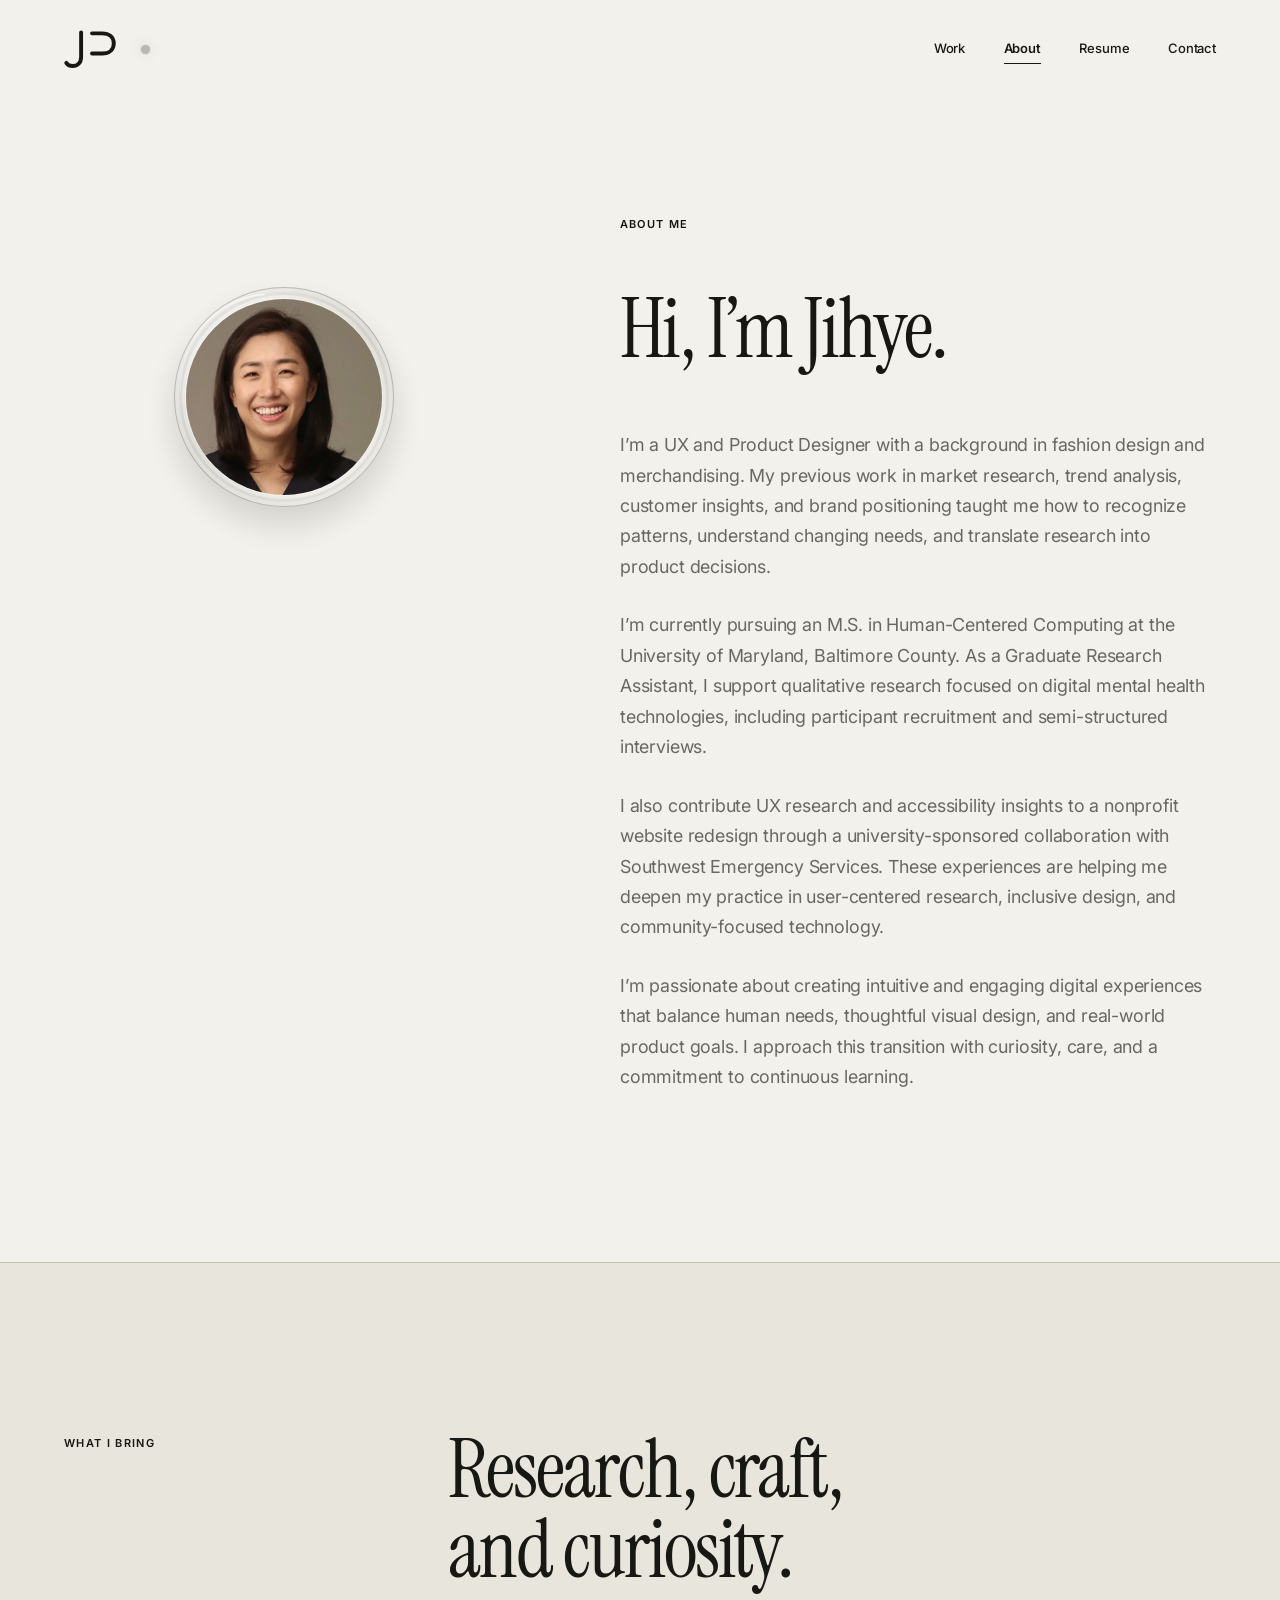
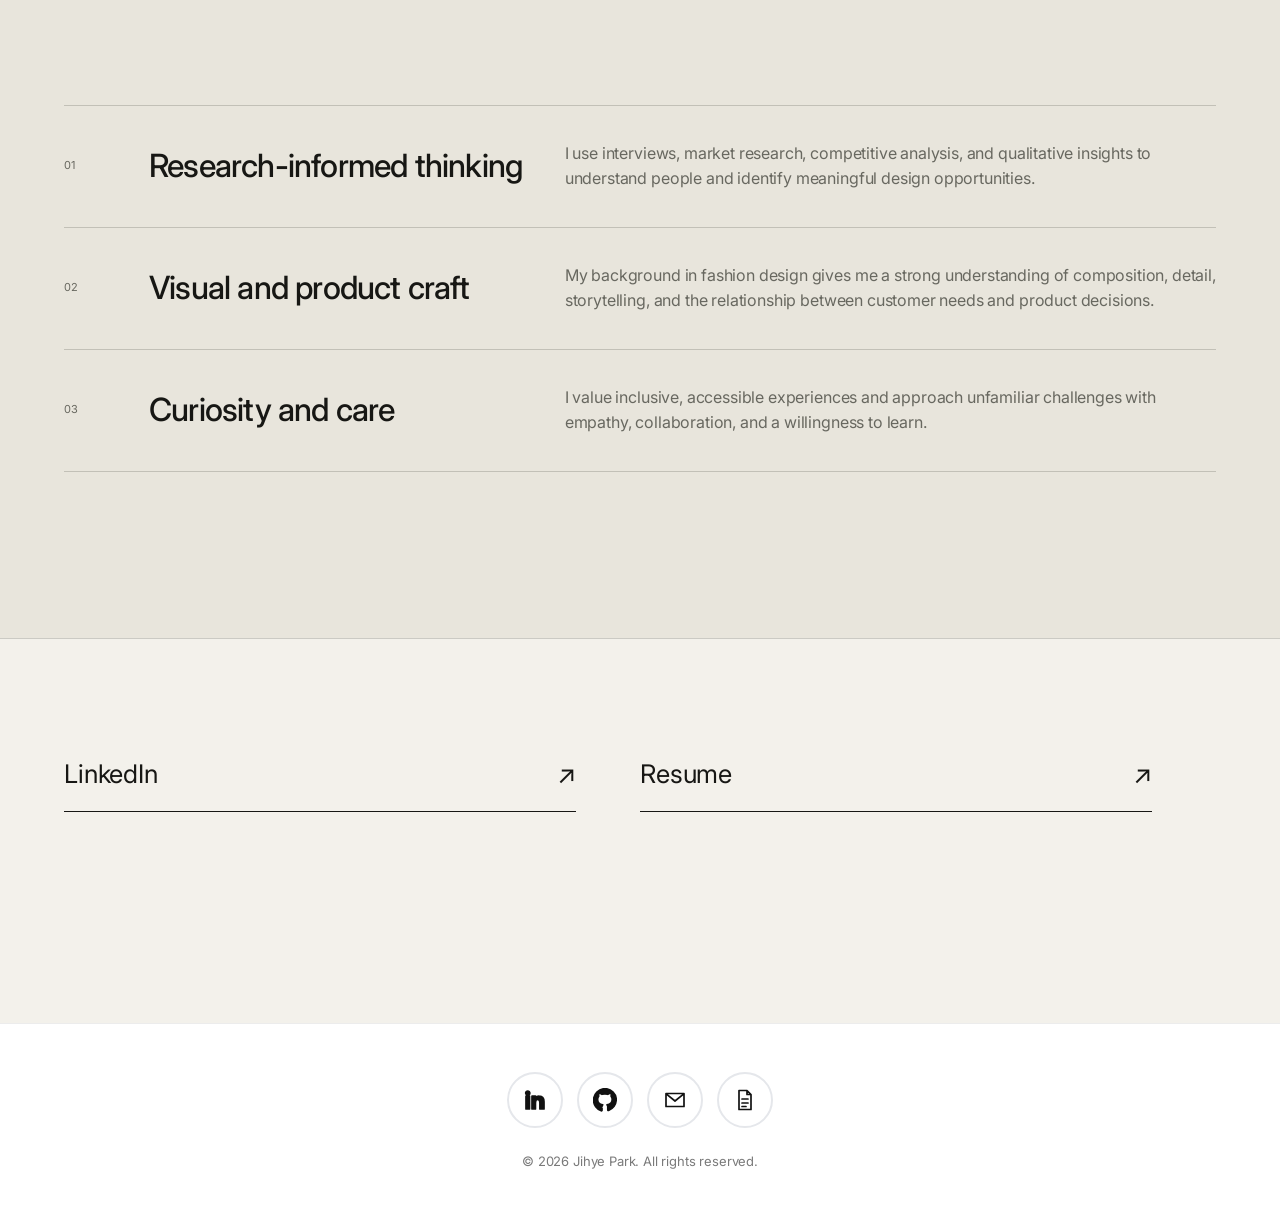
==== commit a389c70f: "Fix GitHub link and redesign social footer" ====
--- a/about.html
+++ b/about.html
@@ -84,13 +84,13 @@
 
     <footer class="site-footer">
       <div class="footer-inner">
-        <p class="footer-copyright">© 2026 Jihye Park</p>
-        <nav class="footer-links" aria-label="Footer navigation">
-          <a href="https://www.linkedin.com/in/jihye-park840221" target="_blank" rel="noopener noreferrer">LinkedIn</a>
-          <a href="https://github.com/UMBCSakshi" target="_blank" rel="noopener noreferrer" aria-label="Visit Jihye Park's GitHub profile" class="footer-github-link"><span>GitHub</span><span class="footer-github-orb" aria-hidden="true"></span></a>
-          <a href="mailto:jihyep1@umbc.edu">Contact</a>
-          <a href="assets/documents/jihye-park-resume.pdf" target="_blank" rel="noopener noreferrer">Resume</a>
+        <nav class="footer-socials" aria-label="Social links">
+          <a class="footer-social-icon" href="https://www.linkedin.com/in/jihye-park840221" target="_blank" rel="noopener noreferrer" aria-label="Visit Jihye Park's LinkedIn profile"><svg viewBox="0 0 24 24" aria-hidden="true"><path fill="currentColor" d="M6.5 8.2H3V21h3.5V8.2ZM4.75 3A2.06 2.06 0 1 0 4.75 7.12 2.06 2.06 0 0 0 4.75 3ZM21 13.66c0-3.86-2.06-5.66-4.8-5.66a4.15 4.15 0 0 0-3.75 2.06V8.2H9V21h3.45v-6.34c0-1.67.32-3.29 2.39-3.29 2.04 0 2.06 1.91 2.06 3.4V21H21v-7.34Z"/></svg></a>
+          <a class="footer-social-icon" href="https://github.com/zhyepark" target="_blank" rel="noopener noreferrer" aria-label="Visit Jihye Park's GitHub profile"><svg viewBox="0 0 24 24" aria-hidden="true"><path fill="currentColor" d="M12 .7C5.7.7.6 5.8.6 12.1c0 5 3.2 9.2 7.6 10.7.6.1.8-.2.8-.6v-2.2c-3.1.7-3.8-1.3-3.8-1.3-.5-1.3-1.2-1.7-1.2-1.7-1-.7.1-.7.1-.7 1.1.1 1.7 1.1 1.7 1.1 1 1.7 2.6 1.2 3.2.9.1-.7.4-1.2.7-1.5-2.5-.3-5.1-1.2-5.1-5.6 0-1.2.4-2.3 1.1-3.1-.1-.3-.5-1.4.1-3 0 0 .9-.3 3.2 1.2.9-.3 1.9-.4 2.9-.4 1 0 2 .1 2.9.4 2.2-1.5 3.2-1.2 3.2-1.2.6 1.6.2 2.7.1 3 .7.8 1.1 1.9 1.1 3.1 0 4.4-2.7 5.3-5.2 5.6.4.3.8 1 .8 2v3c0 .4.2.8.8.6 4.4-1.5 7.6-5.7 7.6-10.7C23.4 5.8 18.3.7 12 .7Z"/></svg></a>
+          <a class="footer-social-icon" href="mailto:jihyep1@umbc.edu" aria-label="Email Jihye Park"><svg viewBox="0 0 24 24" aria-hidden="true"><path d="M3 5.5h18v13H3zM3.8 6.3 12 13l8.2-6.7"/></svg></a>
+          <a class="footer-social-icon" href="assets/documents/jihye-park-resume.pdf" target="_blank" rel="noopener noreferrer" aria-label="Open Jihye Park's resume"><svg viewBox="0 0 24 24" aria-hidden="true"><path d="M6 2.5h8l4 4v15H6zM14 2.5v4h4M9 11h6M9 15h6M9 18.5h4"/></svg></a>
         </nav>
+        <p class="footer-copyright">© 2026 Jihye Park. All rights reserved.</p>
       </div>
     </footer>
   </main>
--- a/styles.css
+++ b/styles.css
@@ -427,19 +427,15 @@
 .home-page .project-arrow { position: absolute; top: 17px; right: 2px; font-size: 20px; transition: transform .26s ease; }
 .project-tags { display: flex; flex-wrap: wrap; gap: 7px; margin: 0; padding: 0; list-style: none; }
 .project-tags li { padding: 5px 9px; border: 1px solid var(--line); border-radius: 999px; color: #55554e; font-size: 9px; font-weight: 500; letter-spacing: .05em; text-transform: uppercase; }
-.site-footer { margin-top: 96px; border-top: 1px solid rgba(17,17,17,.12); padding: 28px var(--pad) 36px; background: #fff; }
-.footer-inner { display: flex; align-items: center; justify-content: space-between; gap: 32px; }
-.footer-copyright { margin: 0; color: #777; font-size: 11px; letter-spacing: .09em; text-transform: uppercase; }
-.footer-links { display: flex; align-items: center; gap: 26px; }
-.footer-links a { position: relative; display: inline-flex; align-items: center; min-height: 36px; gap: 7px; color: #666; font-size: 13px; text-decoration: none; transition: color 220ms ease, transform 220ms ease; }
-.footer-links a:hover,
-.footer-links a:focus-visible { color: #111; transform: translateY(-1px); }
-.footer-links a:active { transform: translateY(0) scale(.98); }
-.footer-links a:focus-visible { outline: 2px solid #111; outline-offset: 5px; border-radius: 3px; }
-.footer-github-orb { position: relative; width: 11px; height: 11px; flex: 0 0 auto; border: 1px solid rgba(17,17,17,.35); border-radius: 50%; background: transparent; transition: transform 240ms cubic-bezier(.22,1,.36,1), background-color 220ms ease, border-color 220ms ease, box-shadow 240ms ease; }
-.footer-github-link:hover .footer-github-orb,
-.footer-github-link:focus-visible .footer-github-orb { transform: translateY(-1px) scale(1.3); background: #111; border-color: #111; box-shadow: 0 0 0 5px rgba(17,17,17,.07), 0 0 14px rgba(17,17,17,.16); }
-.footer-github-link:active { transform: translateY(0) scale(.98); }
+.site-footer { margin-top: 96px; border-top: 1px solid rgba(17,17,17,.08); padding: 48px var(--pad) 40px; background: #fff; }
+.footer-inner { display: flex; flex-direction: column; align-items: center; justify-content: center; gap: 24px; }
+.footer-socials { display: flex; align-items: center; justify-content: center; gap: 14px; flex-wrap: wrap; }
+.footer-social-icon { display: inline-flex; align-items: center; justify-content: center; width: 56px; height: 56px; border: 2px solid #e5e7eb; border-radius: 50%; color: #111; background: #fff; text-decoration: none; transition: transform 240ms cubic-bezier(.22,1,.36,1), border-color 240ms ease, background-color 240ms ease, color 240ms ease, box-shadow 240ms ease; -webkit-tap-highlight-color: rgba(17,17,17,.08); }
+.footer-social-icon svg { display: block; width: 24px; height: 24px; fill: none; stroke: currentColor; stroke-width: 1.7; stroke-linecap: round; stroke-linejoin: round; }
+.footer-social-icon:hover { transform: translateY(-4px) scale(1.06); border-color: #111; background: #111; color: #fff; box-shadow: 0 10px 24px rgba(0,0,0,.1); }
+.footer-social-icon:active { transform: translateY(-1px) scale(.96); }
+.footer-social-icon:focus-visible { outline: 2px solid #111; outline-offset: 5px; }
+.footer-copyright { margin: 0; color: #7a7a7a; font-size: 13px; line-height: 1.5; text-align: center; }
 
 @media (hover: hover) and (pointer: fine) {
   .home-page .project-card > a:hover { transform: translateY(-7px); filter: drop-shadow(0 18px 20px rgba(20,20,20,.09)); }
@@ -478,10 +474,10 @@
   .home-page .project-grid { grid-template-columns: 1fr; gap: 62px; }
   .home-page .project-info { min-height: 0; }
   .project-cover > span { font-size: clamp(27px, 9vw, 38px); }
-  .site-footer { margin-top: 72px; padding-top: 24px; padding-bottom: 28px; }
-  .footer-inner { align-items: flex-start; flex-direction: column; gap: 20px; }
-  .footer-links { width: 100%; flex-wrap: wrap; gap: 4px 22px; }
-  .footer-links a { min-height: 44px; }
+  .site-footer { margin-top: 72px; padding-top: 40px; padding-bottom: 32px; }
+  .footer-socials { gap: 11px; }
+  .footer-social-icon { width: 50px; height: 50px; }
+  .footer-social-icon svg { width: 22px; height: 22px; }
 }
 
 @media (prefers-reduced-motion: reduce) {
@@ -509,12 +505,9 @@
   .home-page .project-card > a:hover .project-cover,
   .home-page .project-card > a:hover .project-arrow { transform: none; }
   .project-frame::after { display: none; }
-  .footer-links a,
-  .footer-github-orb { transition-duration: .01ms; }
-  .footer-links a:hover,
-  .footer-links a:focus-visible,
-  .footer-github-link:hover .footer-github-orb,
-  .footer-github-link:focus-visible .footer-github-orb { transform: none; }
+  .footer-social-icon { transition-duration: .01ms; }
+  .footer-social-icon:hover,
+  .footer-social-icon:active { transform: none; }
   .zine-paper-layer { transform: none; }
   .swes-screen,
   .home-page .project-card > a:hover .swes-screen { transform: none; }
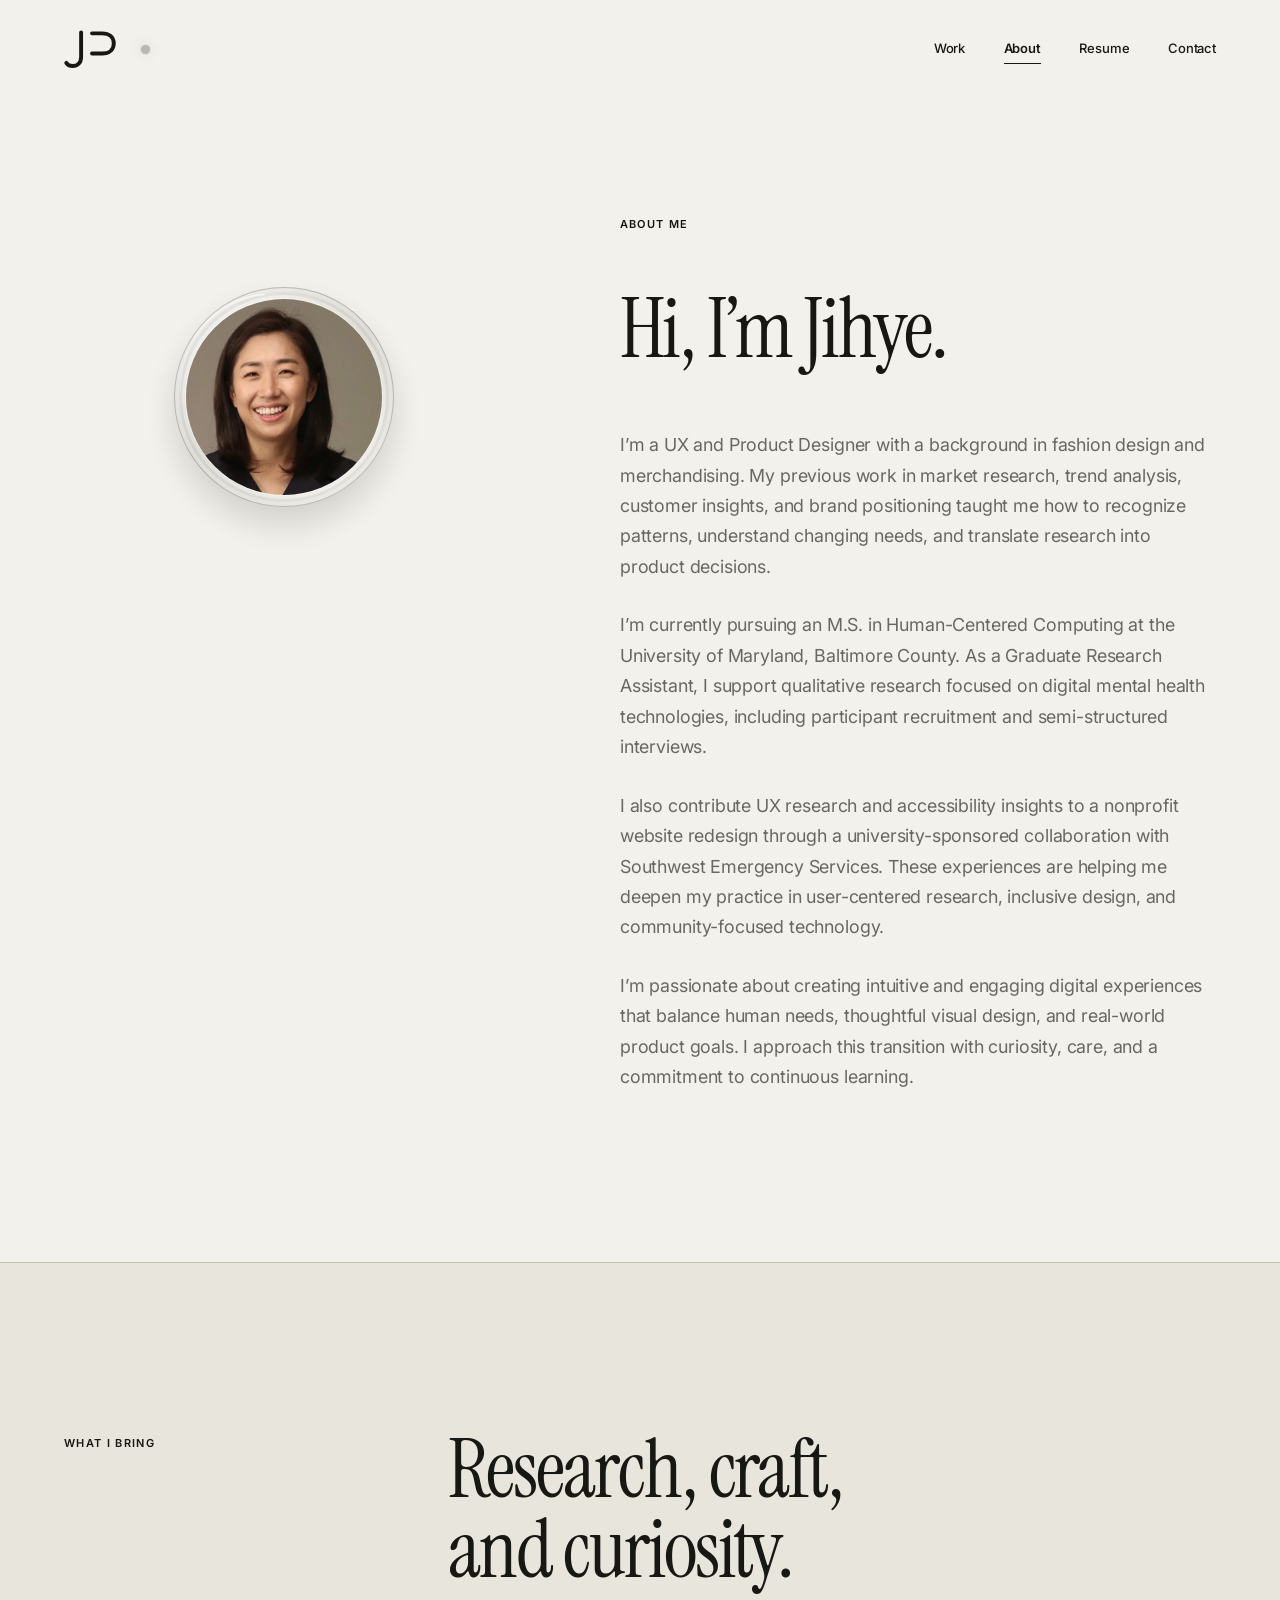
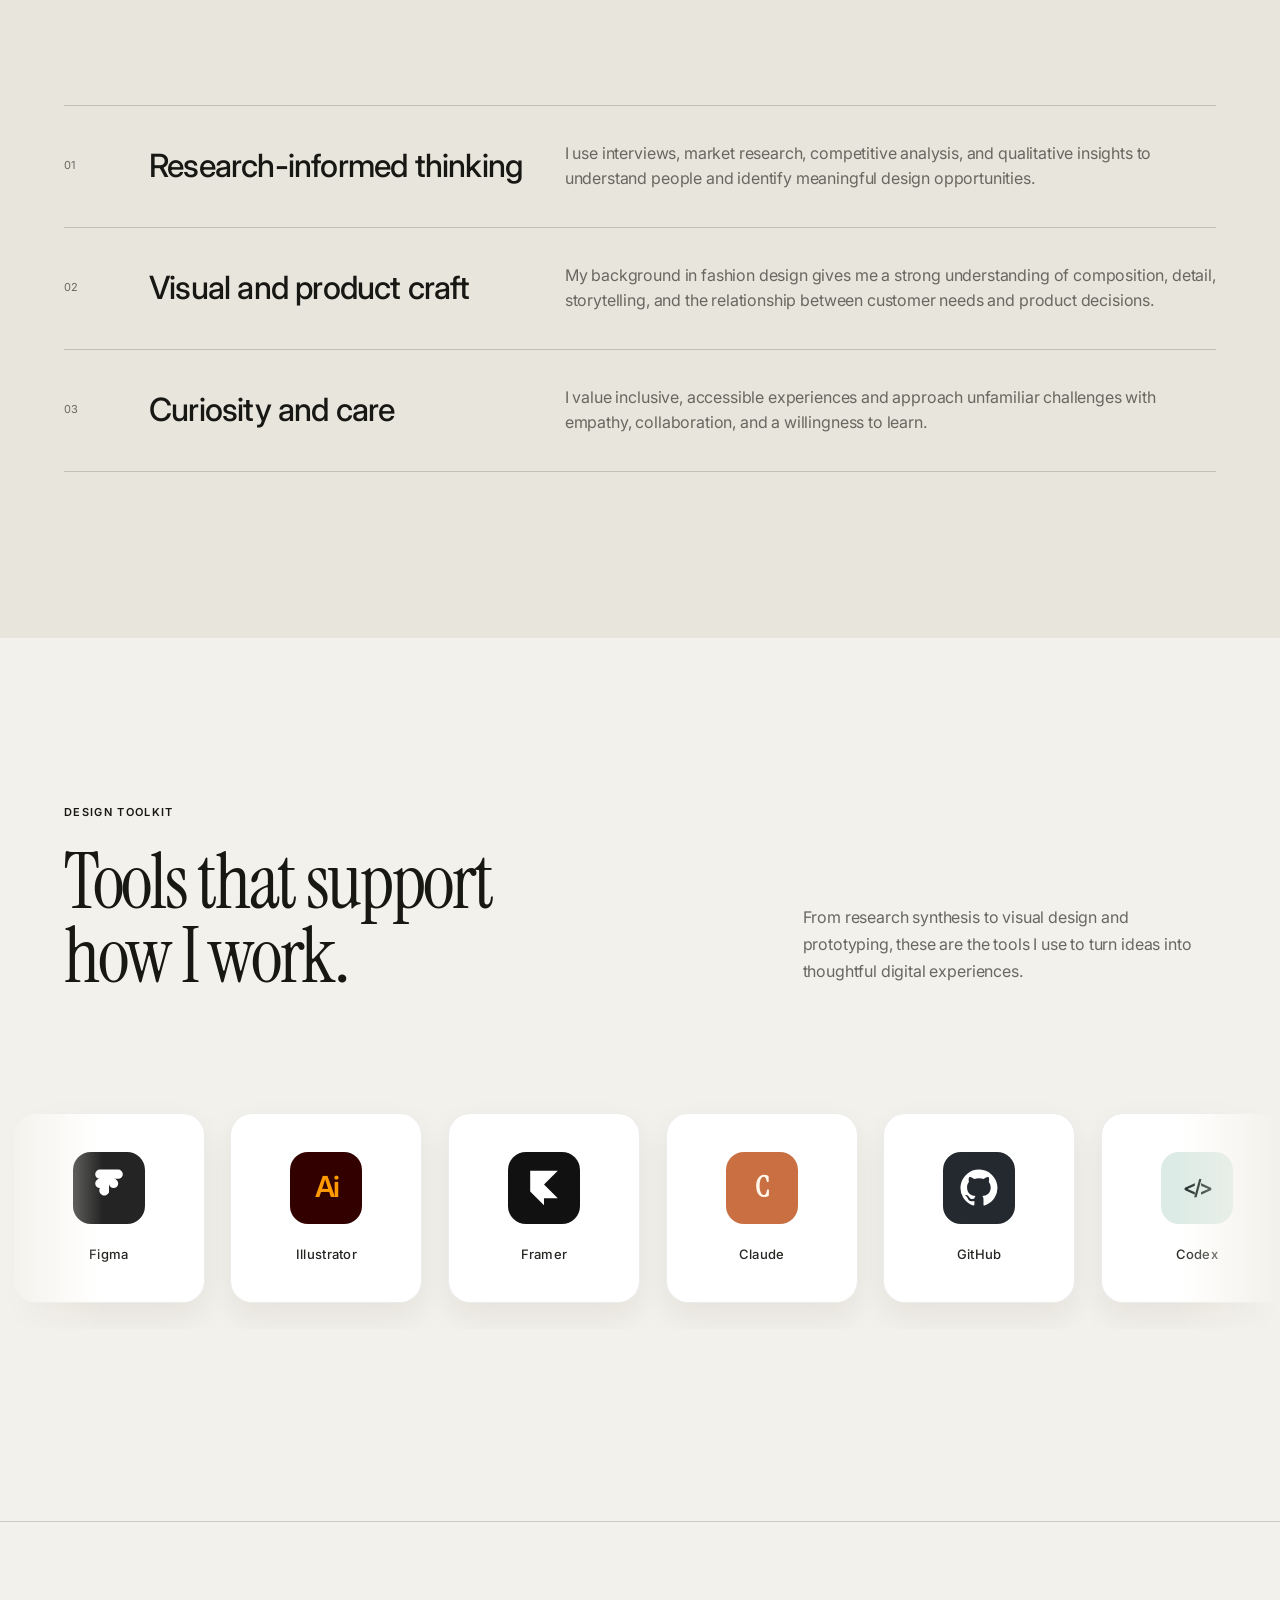
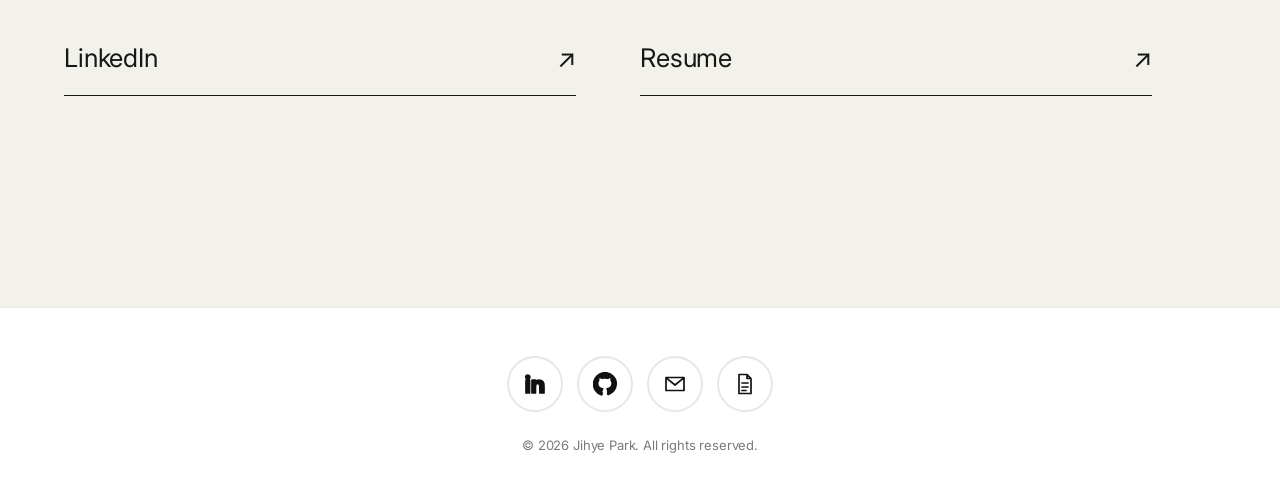
==== commit 4f8173cd: "I added tool kit motion" ====
--- a/about.html
+++ b/about.html
@@ -36,7 +36,7 @@
     <nav id="site-nav" class="site-nav" aria-label="Main navigation">
       <a href="index.html#work">Work</a>
       <a href="about.html" aria-current="page">About</a>
-      <a href="index.html#resume">Resume</a>
+      <a href="assets/documents/jihye-park-resume.pdf">Resume</a>
       <a href="index.html#contact">Contact</a>
     </nav>
   </header>
@@ -77,9 +77,42 @@
       </div>
     </section>
 
+    <section class="about-toolkit" aria-labelledby="toolkit-title">
+      <div class="about-toolkit-heading reveal">
+        <p class="eyebrow">Design toolkit</p>
+        <h2 id="toolkit-title">Tools that support<br>how I work.</h2>
+        <p>From research synthesis to visual design and prototyping, these are the tools I use to turn ideas into thoughtful digital experiences.</p>
+      </div>
+
+      <div class="tool-marquee" role="region" aria-label="Design and research tools">
+        <div class="tool-marquee-track">
+          <ul class="tool-marquee-group">
+            <li class="tool-card tool-card--figma"><span class="tool-icon" aria-hidden="true"><svg viewBox="0 0 40 40"><path d="M12 4h8v8h-8a4 4 0 0 1 0-8Zm8 0h8a4 4 0 0 1 0 8h-8V4Zm-8 8h8v8h-8a4 4 0 0 1 0-8Zm8 0h4a4 4 0 1 1-4 4v-4Zm-8 8h8v4a4 4 0 1 1-8-4Z"/></svg></span><span>Figma</span></li>
+            <li class="tool-card tool-card--illustrator"><span class="tool-icon" aria-hidden="true">Ai</span><span>Illustrator</span></li>
+            <li class="tool-card tool-card--framer"><span class="tool-icon" aria-hidden="true"><svg viewBox="0 0 40 40"><path d="M8 5h24L20 17H8V5Zm0 12h12l12 12H20v6L8 23v-6Z"/></svg></span><span>Framer</span></li>
+            <li class="tool-card tool-card--claude"><span class="tool-icon" aria-hidden="true">C</span><span>Claude</span></li>
+            <li class="tool-card tool-card--github"><span class="tool-icon" aria-hidden="true"><svg viewBox="0 0 40 40"><path d="M20 4a16 16 0 0 0-5.1 31.2c.8.1 1.1-.3 1.1-.8v-3c-4.5 1-5.5-1.9-5.5-1.9-.7-1.9-1.8-2.4-1.8-2.4-1.5-1 .1-1 .1-1 1.6.1 2.5 1.7 2.5 1.7 1.5 2.5 3.8 1.8 4.7 1.4.1-1.1.6-1.8 1-2.2-3.6-.4-7.4-1.8-7.4-7.9 0-1.7.6-3.2 1.7-4.4-.2-.4-.7-2.1.2-4.3 0 0 1.4-.4 4.4 1.7a15 15 0 0 1 8 0c3.1-2.1 4.4-1.7 4.4-1.7.9 2.2.3 3.9.2 4.3a6.4 6.4 0 0 1 1.7 4.4c0 6.1-3.8 7.5-7.4 7.9.6.5 1.1 1.5 1.1 3v4.4c0 .5.3.9 1.1.8A16 16 0 0 0 20 4Z"/></svg></span><span>GitHub</span></li>
+            <li class="tool-card tool-card--codex"><span class="tool-icon" aria-hidden="true">&lt;/&gt;</span><span>Codex</span></li>
+            <li class="tool-card tool-card--miro"><span class="tool-icon" aria-hidden="true">M</span><span>Miro</span></li>
+            <li class="tool-card tool-card--office"><span class="tool-icon" aria-hidden="true"><svg viewBox="0 0 40 40"><path d="M5 5h13v13H5V5Zm17 0h13v13H22V5ZM5 22h13v13H5V22Zm17 0h13v13H22V22Z"/></svg></span><span>Microsoft Office</span></li>
+          </ul>
+          <ul class="tool-marquee-group" aria-hidden="true">
+            <li class="tool-card tool-card--figma"><span class="tool-icon"><svg viewBox="0 0 40 40"><path d="M12 4h8v8h-8a4 4 0 0 1 0-8Zm8 0h8a4 4 0 0 1 0 8h-8V4Zm-8 8h8v8h-8a4 4 0 0 1 0-8Zm8 0h4a4 4 0 1 1-4 4v-4Zm-8 8h8v4a4 4 0 1 1-8-4Z"/></svg></span><span>Figma</span></li>
+            <li class="tool-card tool-card--illustrator"><span class="tool-icon">Ai</span><span>Illustrator</span></li>
+            <li class="tool-card tool-card--framer"><span class="tool-icon"><svg viewBox="0 0 40 40"><path d="M8 5h24L20 17H8V5Zm0 12h12l12 12H20v6L8 23v-6Z"/></svg></span><span>Framer</span></li>
+            <li class="tool-card tool-card--claude"><span class="tool-icon">C</span><span>Claude</span></li>
+            <li class="tool-card tool-card--github"><span class="tool-icon"><svg viewBox="0 0 40 40"><path d="M20 4a16 16 0 0 0-5.1 31.2c.8.1 1.1-.3 1.1-.8v-3c-4.5 1-5.5-1.9-5.5-1.9-.7-1.9-1.8-2.4-1.8-2.4-1.5-1 .1-1 .1-1 1.6.1 2.5 1.7 2.5 1.7 1.5 2.5 3.8 1.8 4.7 1.4.1-1.1.6-1.8 1-2.2-3.6-.4-7.4-1.8-7.4-7.9 0-1.7.6-3.2 1.7-4.4-.2-.4-.7-2.1.2-4.3 0 0 1.4-.4 4.4 1.7a15 15 0 0 1 8 0c3.1-2.1 4.4-1.7 4.4-1.7.9 2.2.3 3.9.2 4.3a6.4 6.4 0 0 1 1.7 4.4c0 6.1-3.8 7.5-7.4 7.9.6.5 1.1 1.5 1.1 3v4.4c0 .5.3.9 1.1.8A16 16 0 0 0 20 4Z"/></svg></span><span>GitHub</span></li>
+            <li class="tool-card tool-card--codex"><span class="tool-icon">&lt;/&gt;</span><span>Codex</span></li>
+            <li class="tool-card tool-card--miro"><span class="tool-icon">M</span><span>Miro</span></li>
+            <li class="tool-card tool-card--office"><span class="tool-icon"><svg viewBox="0 0 40 40"><path d="M5 5h13v13H5V5Zm17 0h13v13H22V5ZM5 22h13v13H5V22Zm17 0h13v13H22V22Z"/></svg></span><span>Microsoft Office</span></li>
+          </ul>
+        </div>
+      </div>
+    </section>
+
     <section class="about-links" aria-label="Connect with Jihye">
       <a href="https://www.linkedin.com/in/jihye-park840221" target="_blank" rel="noopener noreferrer">LinkedIn <span aria-hidden="true">↗</span></a>
-      <a href="assets/documents/jihye-park-resume.pdf" target="_blank" rel="noopener noreferrer">Resume <span aria-hidden="true">↗</span></a>
+      <a href="assets/documents/jihye-park-resume.pdf">Resume <span aria-hidden="true">↗</span></a>
     </section>
 
     <footer class="site-footer">
@@ -88,7 +121,7 @@
           <a class="footer-social-icon" href="https://www.linkedin.com/in/jihye-park840221" target="_blank" rel="noopener noreferrer" aria-label="Visit Jihye Park's LinkedIn profile"><svg viewBox="0 0 24 24" aria-hidden="true"><path fill="currentColor" d="M6.5 8.2H3V21h3.5V8.2ZM4.75 3A2.06 2.06 0 1 0 4.75 7.12 2.06 2.06 0 0 0 4.75 3ZM21 13.66c0-3.86-2.06-5.66-4.8-5.66a4.15 4.15 0 0 0-3.75 2.06V8.2H9V21h3.45v-6.34c0-1.67.32-3.29 2.39-3.29 2.04 0 2.06 1.91 2.06 3.4V21H21v-7.34Z"/></svg></a>
           <a class="footer-social-icon" href="https://github.com/zhyepark" target="_blank" rel="noopener noreferrer" aria-label="Visit Jihye Park's GitHub profile"><svg viewBox="0 0 24 24" aria-hidden="true"><path fill="currentColor" d="M12 .7C5.7.7.6 5.8.6 12.1c0 5 3.2 9.2 7.6 10.7.6.1.8-.2.8-.6v-2.2c-3.1.7-3.8-1.3-3.8-1.3-.5-1.3-1.2-1.7-1.2-1.7-1-.7.1-.7.1-.7 1.1.1 1.7 1.1 1.7 1.1 1 1.7 2.6 1.2 3.2.9.1-.7.4-1.2.7-1.5-2.5-.3-5.1-1.2-5.1-5.6 0-1.2.4-2.3 1.1-3.1-.1-.3-.5-1.4.1-3 0 0 .9-.3 3.2 1.2.9-.3 1.9-.4 2.9-.4 1 0 2 .1 2.9.4 2.2-1.5 3.2-1.2 3.2-1.2.6 1.6.2 2.7.1 3 .7.8 1.1 1.9 1.1 3.1 0 4.4-2.7 5.3-5.2 5.6.4.3.8 1 .8 2v3c0 .4.2.8.8.6 4.4-1.5 7.6-5.7 7.6-10.7C23.4 5.8 18.3.7 12 .7Z"/></svg></a>
           <a class="footer-social-icon" href="mailto:jihyep1@umbc.edu" aria-label="Email Jihye Park"><svg viewBox="0 0 24 24" aria-hidden="true"><path d="M3 5.5h18v13H3zM3.8 6.3 12 13l8.2-6.7"/></svg></a>
-          <a class="footer-social-icon" href="assets/documents/jihye-park-resume.pdf" target="_blank" rel="noopener noreferrer" aria-label="Open Jihye Park's resume"><svg viewBox="0 0 24 24" aria-hidden="true"><path d="M6 2.5h8l4 4v15H6zM14 2.5v4h4M9 11h6M9 15h6M9 18.5h4"/></svg></a>
+          <a class="footer-social-icon" href="assets/documents/jihye-park-resume.pdf" aria-label="Open Jihye Park's resume"><svg viewBox="0 0 24 24" aria-hidden="true"><path d="M6 2.5h8l4 4v15H6zM14 2.5v4h4M9 11h6M9 15h6M9 18.5h4"/></svg></a>
         </nav>
         <p class="footer-copyright">© 2026 Jihye Park. All rights reserved.</p>
       </div>
--- a/styles.css
+++ b/styles.css
@@ -239,6 +239,27 @@
 .about-biography p { margin: 0 0 28px; color: var(--muted); font-size: clamp(17px, 1.4vw, 20px); line-height: 1.7; }
 .about-values { background: var(--paper-deep); }
 .about-values .skill-row { grid-template-columns: 60px minmax(220px, .75fr) 1.25fr; }
+.about-toolkit { overflow: hidden; padding: clamp(100px, 13vw, 180px) 0 clamp(115px, 15vw, 200px); background: var(--paper); }
+.about-toolkit-heading { display: grid; grid-template-columns: minmax(0,1fr) minmax(280px,.65fr); gap: 24px clamp(45px, 8vw, 130px); align-items: end; padding: 0 var(--pad); margin-bottom: clamp(58px, 8vw, 100px); }
+.about-toolkit-heading .eyebrow { grid-column: 1 / -1; margin: 0; }
+.about-toolkit-heading h2 { margin: 0; font-family: var(--font-display); font-size: clamp(48px, 6vw, 88px); font-weight: 400; line-height: .96; letter-spacing: -.03em; }
+.about-toolkit-heading > p:last-child { max-width: 520px; margin: 0 0 8px; color: var(--muted); font-size: 16px; line-height: 1.7; }
+.tool-marquee { position: relative; overflow: hidden; padding: 20px 0 26px; mask-image: linear-gradient(90deg, transparent, #000 8%, #000 92%, transparent); -webkit-mask-image: linear-gradient(90deg, transparent, #000 8%, #000 92%, transparent); }
+.tool-marquee-track { display: flex; width: max-content; animation: tool-marquee-left 32s linear infinite; will-change: transform; }
+.tool-marquee:hover .tool-marquee-track { animation-play-state: paused; }
+.tool-marquee-group { display: flex; flex: 0 0 auto; gap: clamp(16px, 2vw, 28px); margin: 0; padding: 0 clamp(8px, 1vw, 14px); list-style: none; }
+.tool-card { width: clamp(170px, 15vw, 220px); min-height: 190px; display: grid; place-items: center; align-content: center; gap: 20px; padding: 24px 18px; color: #252622; background: #fff; border: 1px solid rgba(23,23,20,.08); border-radius: 22px; box-shadow: 0 13px 32px rgba(23,23,20,.07); font-size: 13px; font-weight: 500; letter-spacing: .02em; }
+.tool-icon { width: 72px; height: 72px; display: grid; place-items: center; border-radius: 18px; font-size: 29px; font-weight: 600; letter-spacing: -.06em; }
+.tool-icon svg { display: block; width: 46px; height: 46px; fill: currentColor; }
+.tool-card--figma .tool-icon { color: #fff; background: #242424; }
+.tool-card--illustrator .tool-icon { color: #ff9a00; background: #300; }
+.tool-card--framer .tool-icon { color: #fff; background: #111; }
+.tool-card--claude .tool-icon { color: #fff7ec; background: #c96f42; font-family: var(--font-display); }
+.tool-card--github .tool-icon { color: #fff; background: #24292f; }
+.tool-card--codex .tool-icon { color: #15231f; background: #dcebe5; font-size: 21px; letter-spacing: -.12em; }
+.tool-card--miro .tool-icon { color: #050038; background: #ffd02f; font-family: var(--font-display); }
+.tool-card--office .tool-icon { color: #fff; background: #d83b01; }
+@keyframes tool-marquee-left { to { transform: translateX(-50%); } }
 .about-links { display: grid; grid-template-columns: repeat(2, 1fr); padding: clamp(70px, 9vw, 120px) var(--pad); border-top: 1px solid var(--line); }
 .about-links > * { display: flex; justify-content: space-between; margin-right: clamp(25px, 5vw, 80px); padding: 0 0 16px; border-bottom: 1px solid var(--ink); font-size: clamp(18px, 2vw, 28px); }
 .about-links a { transition: color .25s, transform .25s; }
@@ -326,6 +347,11 @@
   .about-story h1 { margin: 32px 0 28px; }
   .about-values .skill-row { grid-template-columns: 35px 1fr; }
   .about-values .skill-row p { grid-column: 2; }
+  .about-toolkit-heading { grid-template-columns: 1fr; }
+  .about-toolkit-heading .eyebrow { grid-column: auto; }
+  .about-toolkit-heading h2 br { display: none; }
+  .tool-card { width: 158px; min-height: 166px; border-radius: 18px; }
+  .tool-icon { width: 62px; height: 62px; }
   .about-links { grid-template-columns: 1fr; gap: 40px; }
   .about-links > * { margin-right: 0; }
   .about-footer { align-items: flex-start; }
@@ -348,6 +374,9 @@
   .about-cd-ring:active { transform: none; }
   .about-cd-ring::before { transition: none; }
   .about-cd-ring:hover::before { transform: rotate(-5deg); }
+  .tool-marquee { overflow-x: auto; mask-image: none; -webkit-mask-image: none; }
+  .tool-marquee-track { animation: none; }
+  .tool-marquee-group[aria-hidden="true"] { display: none; }
 }
 
 @media (min-width: 761px) and (max-width: 1100px) {
@@ -396,7 +425,11 @@
 .project-cover--fashion > i { top: 0; right: 0; width: 43%; height: 64%; background: #B87355; box-shadow: -12px 12px 0 #FFF7F1, -24px 24px 0 #F3C7B1; }
 
 .project-art { position: relative; width: 100%; height: 100%; overflow: hidden; }
-.project-art--swes { background: #fffaf3; }
+.project-art--swes { display: grid; place-items: center; background: #fffaf3; }
+.swes-landing-preview { position: relative; width: 82%; height: 84%; overflow: hidden; background: #fff; border: 1px solid rgba(20,40,40,.1); border-radius: 8px; box-shadow: 0 20px 42px rgba(35,70,65,.15); transition: transform .3s ease, box-shadow .3s ease; }
+.swes-landing-toolbar { position: absolute; z-index: 2; top: 0; left: 0; right: 0; display: flex; align-items: center; gap: 4px; height: 17px; padding-left: 8px; background: rgba(255,255,255,.95); border-bottom: 1px solid rgba(20,40,40,.08); }
+.swes-landing-toolbar i { width: 4px; height: 4px; background: #d7a07c; border-radius: 50%; }
+.home-page .swes-landing-preview img { display: block; width: 100%; height: 100%; object-fit: cover; object-position: center top; }
 .swes-screen { position: absolute; overflow: hidden; background: white; border: 1px solid rgba(20,40,40,.1); border-radius: 8px; box-shadow: 0 18px 36px rgba(35,70,65,.12); transition: transform .3s ease, box-shadow .3s ease; }
 .home-page .swes-screen img { display: block; width: 100%; height: 100%; object-fit: cover; }
 .swes-screen--main { z-index: 3; width: 72%; height: 72%; left: 14%; top: 12%; }
@@ -444,6 +477,7 @@
   .home-page .project-card > a:hover .project-cover { transform: scale(1.018); filter: brightness(1.025); }
   .home-page .project-card > a:hover .project-arrow { transform: translateX(5px); }
   .home-page .project-card > a:hover .project-info h3 { transform: none; }
+  .home-page .project-card > a:hover .swes-landing-preview { transform: translateY(-3px) scale(1.01); box-shadow: 0 24px 48px rgba(35,70,65,.18); }
   .home-page .project-card > a:hover .swes-screen--main { transform: translateY(-2px); box-shadow: 0 21px 40px rgba(35,70,65,.15); }
   .home-page .project-card > a:hover .swes-screen--back { transform: translate(-3px, 2px) rotate(-2.5deg); }
   .home-page .project-card > a:hover .swes-screen--middle { transform: translate(3px, -1px) rotate(2.5deg); }
@@ -511,6 +545,8 @@
   .zine-paper-layer { transform: none; }
   .swes-screen,
   .home-page .project-card > a:hover .swes-screen { transform: none; }
+  .swes-landing-preview,
+  .home-page .project-card > a:hover .swes-landing-preview { transform: none; }
   .zine-cover-image,
   .home-page .project-card > a:hover .zine-cover-image,
   .mobile-mockup,
@@ -551,3 +587,196 @@
 @media (prefers-reduced-motion: reduce) {
   .project-detail-zine { transform: none; }
 }
+
+/* Southwest Emergency Services case study */
+.swes-case-page { --swes-green: #174f49; --swes-green-soft: #dcebe5; --swes-cream: #f7f3ea; --swes-navy: #111827; overflow-x: hidden; background: #fff; }
+.swes-case-page .site-header.is-scrolled { background: rgba(255,255,255,.92); }
+.swes-case-hero { display: grid; grid-template-columns: minmax(0, 1.35fr) minmax(280px, .65fr); gap: clamp(50px, 8vw, 130px); align-items: end; min-height: 78svh; padding: clamp(150px, 18vw, 230px) var(--pad) clamp(72px, 9vw, 125px); background: #fff; }
+.swes-case-hero__copy h1 { max-width: 980px; margin: 26px 0 32px; font-family: var(--font-display); font-size: clamp(64px, 9vw, 138px); font-weight: 400; line-height: .88; letter-spacing: -.035em; }
+.swes-case-deck { max-width: 720px; margin: 0; color: var(--muted); font-size: clamp(19px, 1.7vw, 25px); line-height: 1.5; }
+.swes-case-meta { display: grid; grid-template-columns: repeat(2, minmax(0,1fr)); gap: 26px 24px; margin: 0; padding-top: 26px; border-top: 1px solid var(--line); }
+.swes-case-meta div { min-width: 0; }
+.swes-case-meta dt { margin-bottom: 5px; color: var(--muted); font-size: 10px; font-weight: 600; letter-spacing: .12em; text-transform: uppercase; }
+.swes-case-meta dd { margin: 0; font-size: 14px; line-height: 1.5; }
+.swes-case-cover { position: relative; width: min(1440px, calc(100% - (2 * var(--pad)))); aspect-ratio: 16 / 9; margin: 0 auto; overflow: hidden; background: var(--swes-green-soft); box-shadow: 0 28px 65px rgba(17,24,39,.12); }
+.swes-case-cover img { display: block; width: 100%; height: 100%; object-fit: cover; object-position: center top; }
+.swes-case-index { position: sticky; top: 0; z-index: 40; display: flex; justify-content: center; gap: clamp(18px, 4vw, 54px); padding: 17px var(--pad); overflow-x: auto; border-bottom: 1px solid rgba(17,24,39,.09); background: rgba(255,255,255,.9); backdrop-filter: blur(15px); -webkit-backdrop-filter: blur(15px); white-space: nowrap; }
+.swes-case-index a { color: #666; font-size: 11px; font-weight: 500; letter-spacing: .06em; text-transform: uppercase; transition: color .22s ease, transform .22s ease; }
+.swes-case-index a:hover { color: var(--ink); transform: translateY(-1px); }
+.swes-case-index a:focus-visible { outline: 2px solid var(--ink); outline-offset: 5px; border-radius: 2px; }
+.swes-case-section { display: grid; grid-template-columns: minmax(120px, .28fr) minmax(0, 1fr); gap: clamp(40px, 8vw, 130px); padding: clamp(100px, 12vw, 175px) var(--pad); border-top: 1px solid rgba(17,24,39,.1); background: #fff; }
+.swes-case-section--tint { background: var(--swes-cream); }
+.swes-case-section--dark { background: var(--swes-navy); color: #fff; }
+.swes-case-section__label { display: flex; gap: 17px; align-items: baseline; align-self: start; padding-top: 7px; }
+.swes-case-section__label span { color: var(--muted); font-size: 10px; font-weight: 600; letter-spacing: .12em; }
+.swes-case-section__label p { margin: 0; font-size: 11px; font-weight: 600; letter-spacing: .12em; text-transform: uppercase; }
+.swes-case-section--dark .swes-case-section__label span,
+.swes-case-section--dark .swes-case-section__label p { color: rgba(255,255,255,.65); }
+.swes-case-section__body { width: min(930px, 100%); }
+.swes-case-section__body--wide { width: min(1180px, 100%); }
+.swes-case-section__body > h2,
+.swes-solution__intro h2 { max-width: 920px; margin: 0 0 clamp(46px, 6vw, 82px); font-family: var(--font-display); font-size: clamp(48px, 6.7vw, 102px); font-weight: 400; line-height: .94; letter-spacing: -.03em; }
+.swes-case-columns { display: grid; grid-template-columns: repeat(2, minmax(0,1fr)); gap: clamp(30px, 5vw, 74px); }
+.swes-case-columns p,
+.swes-case-lead { margin: 0; color: var(--muted); font-size: clamp(17px, 1.4vw, 20px); line-height: 1.75; }
+.swes-case-section--dark .swes-case-lead,
+.swes-case-section--dark .swes-case-columns p { color: rgba(255,255,255,.7); }
+.swes-case-highlight { margin-top: clamp(64px, 8vw, 110px); padding: clamp(34px, 5vw, 62px); background: var(--swes-green-soft); }
+.swes-case-highlight blockquote { max-width: 780px; margin: 20px 0 0; font-family: var(--font-display); font-size: clamp(31px, 4vw, 58px); font-weight: 400; line-height: 1.05; letter-spacing: -.02em; }
+.swes-case-stat-grid { display: grid; grid-template-columns: repeat(3, minmax(0,1fr)); gap: 1px; margin: clamp(56px, 7vw, 90px) 0; background: rgba(23,79,73,.2); border: 1px solid rgba(23,79,73,.2); }
+.swes-case-stat { min-height: 220px; padding: clamp(28px, 4vw, 48px); background: var(--swes-cream); }
+.swes-case-stat strong { display: block; margin-bottom: 32px; color: var(--swes-green); font-family: var(--font-display); font-size: clamp(55px, 6vw, 88px); font-weight: 400; line-height: .8; }
+.swes-case-stat span { display: block; color: var(--muted); font-size: 14px; line-height: 1.55; }
+.swes-finding-grid { display: grid; grid-template-columns: repeat(2, minmax(0,1fr)); border-top: 1px solid rgba(17,24,39,.16); }
+.swes-finding-grid article { min-height: 250px; padding: 34px 38px 42px 0; border-bottom: 1px solid rgba(17,24,39,.16); }
+.swes-finding-grid article:nth-child(odd) { padding-right: 46px; border-right: 1px solid rgba(17,24,39,.16); }
+.swes-finding-grid article:nth-child(even) { padding-left: 46px; }
+.swes-finding-grid span { color: var(--swes-green); font-size: 10px; font-weight: 600; }
+.swes-finding-grid h3 { margin: 34px 0 16px; font-size: clamp(21px, 2vw, 29px); font-weight: 500; line-height: 1.15; }
+.swes-finding-grid p { margin: 0; color: var(--muted); font-size: 15px; line-height: 1.65; }
+.swes-wide-figure { margin: clamp(70px, 9vw, 120px) 0 0; }
+.swes-wide-figure img,
+.swes-persona-grid img,
+.swes-process-grid img { display: block; width: 100%; height: auto; }
+.swes-wide-figure img { border: 1px solid rgba(17,24,39,.1); }
+.swes-wide-figure figcaption,
+.swes-persona-grid figcaption,
+.swes-process-grid figcaption { margin-top: 13px; color: var(--muted); font-size: 11px; line-height: 1.5; letter-spacing: .04em; }
+.swes-persona-grid { display: grid; grid-template-columns: minmax(0, 1fr); gap: clamp(42px, 6vw, 76px); max-width: 1120px; margin: clamp(55px, 7vw, 90px) auto 0; }
+.swes-persona-grid figure,
+.swes-process-grid figure { margin: 0; }
+.swes-persona-grid figure { padding: clamp(12px, 1.6vw, 20px); background: #fff; border: 1px solid rgba(17,24,39,.1); box-shadow: 0 16px 36px rgba(17,24,39,.07); }
+.swes-journey-section { padding: clamp(100px, 13vw, 180px) var(--pad); background: #eef4f0; }
+.swes-journey-intro { display: grid; grid-template-columns: minmax(0,1.1fr) minmax(260px,.7fr); gap: clamp(30px, 7vw, 110px); align-items: end; max-width: 1180px; margin: 0 auto clamp(70px, 9vw, 120px); }
+.swes-journey-intro .eyebrow { grid-column: 1 / -1; margin-bottom: 0; }
+.swes-journey-intro h2 { margin: 0; font-size: clamp(48px, 6vw, 86px); }
+.swes-journey-intro > p:last-child { margin: 0 0 8px; color: #51645e; font-size: 16px; line-height: 1.7; }
+.swes-journey { max-width: 1180px; margin: 0 auto clamp(78px, 10vw, 135px); }
+.swes-journey:last-child { margin-bottom: 0; }
+.swes-journey__header { display: grid; grid-template-columns: minmax(0,1fr) minmax(280px,.8fr); gap: 10px clamp(28px, 6vw, 90px); align-items: end; padding-bottom: 28px; border-bottom: 1px solid rgba(28,64,52,.24); }
+.swes-journey__header p { grid-column: 1 / -1; margin: 0; color: var(--swes-green); font-size: 10px; font-weight: 600; letter-spacing: .12em; text-transform: uppercase; }
+.swes-journey__header h3 { margin: 0; font-family: var(--font-display); font-size: clamp(34px, 4vw, 58px); font-weight: 400; line-height: 1; }
+.swes-journey__header span { color: #51645e; font-size: 14px; line-height: 1.55; }
+.swes-journey__track { display: grid; grid-template-columns: repeat(5, minmax(190px,1fr)); overflow-x: auto; border-bottom: 1px solid rgba(28,64,52,.24); scrollbar-color: rgba(28,64,52,.32) transparent; }
+.swes-journey__track > section { min-width: 0; padding: 30px 22px 34px; border-right: 1px solid rgba(28,64,52,.18); }
+.swes-journey__track > section:first-child { border-left: 1px solid rgba(28,64,52,.18); }
+.swes-journey__track b { display: grid; place-items: center; width: 30px; height: 30px; color: #fff; background: var(--swes-green); border-radius: 50%; font-size: 10px; }
+.swes-journey__track h4 { min-height: 50px; margin: 22px 0 25px; font-size: 20px; font-weight: 500; line-height: 1.15; }
+.swes-journey__track dl { margin: 0; }
+.swes-journey__track dt { margin-top: 19px; color: var(--swes-green); font-size: 9px; font-weight: 600; letter-spacing: .1em; text-transform: uppercase; }
+.swes-journey__track dt:first-child { margin-top: 0; }
+.swes-journey__track dd { margin: 6px 0 0; color: #4f5c57; font-size: 12px; line-height: 1.55; }
+.swes-hmw-list { margin-top: clamp(54px, 7vw, 92px); border-top: 1px solid rgba(255,255,255,.22); }
+.swes-hmw-list div { display: grid; grid-template-columns: 150px minmax(0,1fr); gap: 35px; padding: 30px 0; border-bottom: 1px solid rgba(255,255,255,.22); }
+.swes-hmw-list span { color: rgba(255,255,255,.6); font-size: 11px; font-weight: 600; letter-spacing: .08em; text-transform: uppercase; }
+.swes-hmw-list p { margin: 0; font-family: var(--font-display); font-size: clamp(26px, 3vw, 42px); line-height: 1.08; }
+.swes-process-grid { display: grid; grid-template-columns: minmax(0,1fr); gap: clamp(48px, 7vw, 96px); align-items: start; max-width: 1120px; margin: clamp(56px, 7vw, 96px) auto 0; }
+.swes-process-grid figure { padding: clamp(14px, 2vw, 24px); background: #f8f8f6; border: 1px solid rgba(17,24,39,.1); }
+.swes-process-grid figure:not(.swes-ia-figure) img { width: auto; max-width: 100%; max-height: 1050px; margin: 0 auto; }
+.swes-ia-figure { background: transparent !important; border: 0 !important; padding: 0 !important; }
+.swes-ia-map { padding: clamp(28px, 5vw, 64px); overflow-x: auto; background: #eef4f0; border: 1px solid rgba(17,24,39,.1); }
+.swes-ia-home { position: relative; width: max-content; margin: 0 auto 58px; padding: 14px 42px; color: #fff; background: var(--swes-green); font-size: 15px; font-weight: 600; letter-spacing: .02em; }
+.swes-ia-home::after { content: ""; position: absolute; top: 100%; left: 50%; width: 1px; height: 31px; background: rgba(28,64,52,.42); }
+.swes-ia-branches { position: relative; display: grid; grid-template-columns: repeat(5, minmax(160px,1fr)); gap: 16px; min-width: 920px; padding-top: 28px; }
+.swes-ia-branches::before { content: ""; position: absolute; top: 0; left: 10%; right: 10%; height: 1px; background: rgba(28,64,52,.42); }
+.swes-ia-branch { position: relative; }
+.swes-ia-branch::before { content: ""; position: absolute; bottom: 100%; left: 50%; width: 1px; height: 28px; background: rgba(28,64,52,.42); }
+.swes-ia-branch h3 { margin: 0; padding: 13px 10px; color: #fff; background: var(--swes-green); font-family: var(--font-body); font-size: 13px; font-weight: 600; line-height: 1.25; text-align: center; }
+.swes-ia-branch ul { display: grid; gap: 9px; margin: 12px 0 0; padding: 0; list-style: none; }
+.swes-ia-branch li { min-height: 49px; padding: 11px 9px; display: grid; place-items: center; color: #34423d; background: rgba(255,255,255,.9); border: 1px solid rgba(28,64,52,.16); font-size: 12px; line-height: 1.35; text-align: center; }
+.swes-solution { padding: clamp(105px, 13vw, 185px) var(--pad); background: var(--swes-green-soft); }
+.swes-solution__intro { display: grid; grid-template-columns: minmax(0,1.25fr) minmax(270px,.75fr); gap: clamp(40px, 8vw, 130px); align-items: end; margin-bottom: clamp(70px, 9vw, 125px); }
+.swes-solution__intro .eyebrow { grid-column: 1 / -1; }
+.swes-solution__intro h2 { margin-bottom: 0; }
+.swes-solution__intro > p:last-child { margin: 0 0 8px; color: #51645e; font-size: 16px; line-height: 1.7; }
+.swes-mobile-board { display: grid; grid-template-columns: repeat(5, minmax(210px, 1fr)); gap: clamp(16px, 1.7vw, 25px); width: min(1500px, 100%); margin: 0 auto; padding: clamp(28px, 3vw, 44px); overflow-x: auto; background: rgba(255,255,255,.52); border: 1px solid rgba(17,24,39,.08); border-radius: 28px; scrollbar-color: rgba(28,64,52,.28) transparent; }
+.swes-mobile-concept { min-width: 210px; }
+.swes-mobile-concept > header { min-height: 132px; padding: 0 4px 18px; }
+.swes-mobile-concept > header span { display: inline-grid; place-items: center; width: 25px; height: 25px; margin-bottom: 13px; color: #fff; background: var(--swes-green); border-radius: 50%; font-size: 9px; }
+.swes-mobile-concept > header h3 { margin: 0 0 8px; font-family: var(--font-body); font-size: 18px; font-weight: 600; }
+.swes-mobile-concept > header p { margin: 0; color: #60706a; font-size: 11px; line-height: 1.45; }
+.swes-mobile-phone { height: 720px; overflow: hidden; color: #111827; background: #fff; border: 7px solid #fff; border-radius: 28px; box-shadow: 0 18px 42px rgba(17,24,39,.16), 0 0 0 1px rgba(17,24,39,.1); }
+.swes-mobile-status { display: flex; justify-content: space-between; align-items: center; height: 27px; padding: 0 13px; font-size: 8px; }
+.swes-mobile-status span { letter-spacing: 1px; }
+.swes-mobile-nav { display: flex; justify-content: space-between; align-items: center; height: 44px; padding: 0 13px; border-bottom: 1px solid #edf0ef; }
+.swes-mobile-nav strong { color: #14211d; font-size: 11px; }
+.swes-mobile-nav button { padding: 5px 8px; color: var(--swes-green); background: #edf4f1; border: 0; border-radius: 999px; font: inherit; font-size: 8px; }
+.swes-mobile-hero { position: relative; min-height: 226px; display: grid; align-items: end; padding: 16px; isolation: isolate; background-position: center; background-size: cover; }
+.swes-mobile-hero::before { content: ""; position: absolute; inset: 0; z-index: -1; background: linear-gradient(180deg, rgba(10,20,17,.08), rgba(10,20,17,.65)); }
+.swes-mobile-hero--home { background-image: url("assets/images/swes/mobile-hero-homepage.jpg"); }
+.swes-mobile-hero--give { background-image: url("assets/images/swes/mobile-hero-give-help.jpg"); }
+.swes-mobile-hero--help { background-image: url("assets/images/swes/mobile-hero-get-help.jpg"); }
+.swes-mobile-hero--about { background-image: url("assets/images/swes/mobile-hero-about.jpg"); }
+.swes-mobile-hero--contact { background-image: url("assets/images/swes/mobile-hero-contact.jpg"); }
+.swes-mobile-hero > div { color: #fff; }
+.swes-mobile-hero small { font-size: 8px; font-weight: 600; letter-spacing: .08em; text-transform: uppercase; }
+.swes-mobile-hero h4 { margin: 6px 0 4px; color: #fff; font-family: var(--font-body); font-size: 22px; font-weight: 600; line-height: 1.05; }
+.swes-mobile-hero p { margin: 0 0 12px; font-size: 9px; line-height: 1.4; }
+.swes-mobile-hero a { display: inline-block; padding: 8px 13px; color: #fff; background: #19796f; border-radius: 999px; font-size: 8px; font-weight: 600; text-decoration: none; }
+.swes-mobile-content { padding: 20px 15px 34px; }
+.swes-mobile-content h5 { margin: 0 0 7px; font-size: 15px; font-weight: 600; }
+.swes-mobile-content h5:not(:first-child) { margin-top: 24px; }
+.swes-mobile-content p { margin: 0 0 12px; color: #68736f; font-size: 9px; line-height: 1.5; }
+.swes-mobile-content ul { margin: 0; padding: 0; list-style: none; }
+.swes-mobile-content li { margin-top: 5px; padding: 8px 10px; background: #fff7ef; border: 1px solid #f0c99f; border-radius: 7px; font-size: 8px; }
+.swes-mobile-stack { display: grid; gap: 7px; }
+.swes-mobile-stack span { padding: 10px; background: #f5f7f6; border-radius: 8px; font-size: 9px; font-weight: 500; }
+.swes-mobile-donation { padding: 12px; background: #f7f8f8; border: 1px solid #e6eae8; border-radius: 10px; }
+.swes-mobile-donation > b { font-size: 10px; }
+.swes-mobile-donation > div { display: grid; grid-template-columns: repeat(3,1fr); gap: 5px; margin: 9px 0; }
+.swes-mobile-donation span { padding: 7px 2px; background: #fff; border: 1px solid #dfe5e2; border-radius: 6px; font-size: 7px; text-align: center; }
+.swes-mobile-donation button { width: 100%; padding: 8px; color: #fff; background: #19796f; border: 0; border-radius: 999px; font-size: 8px; }
+.swes-mobile-row,.swes-mobile-service { margin-top: 8px; padding: 11px; border: 1px solid #e1e6e4; border-radius: 9px; }
+.swes-mobile-row { display: flex; justify-content: space-between; font-size: 8px; }
+.swes-mobile-row b,.swes-mobile-service span { color: var(--swes-green); font-size: 8px; }
+.swes-mobile-service b { font-size: 10px; }
+.swes-mobile-service p { margin: 6px 0; }
+.swes-mobile-content blockquote { margin: 15px 0; padding: 12px; color: #744a27; background: #fff7ef; border: 1px solid #efc89f; border-radius: 8px; font-family: var(--font-display); font-size: 12px; line-height: 1.35; }
+.swes-mobile-map { min-height: 72px; display: grid; place-items: center; color: #52635d; background: #e7eee9; border-radius: 9px; font-size: 9px; }
+.swes-case-section .case-next { color: inherit; }
+
+@media (max-width: 900px) {
+  .swes-case-hero { grid-template-columns: 1fr; min-height: 0; }
+  .swes-case-meta { margin-top: 20px; }
+  .swes-case-section { grid-template-columns: 1fr; gap: 38px; }
+  .swes-case-section__label { position: static; }
+  .swes-case-stat-grid { grid-template-columns: 1fr; }
+  .swes-case-stat { min-height: 0; }
+  .swes-journey-intro,
+  .swes-journey__header { grid-template-columns: 1fr; }
+  .swes-journey-intro .eyebrow,
+  .swes-journey__header p { grid-column: auto; }
+  .swes-solution__intro { grid-template-columns: 1fr; }
+  .swes-solution__intro .eyebrow { grid-column: auto; }
+}
+
+@media (max-width: 680px) {
+  .swes-case-hero { padding-top: 125px; padding-bottom: 70px; }
+  .swes-case-hero__copy h1 { font-size: clamp(54px, 17vw, 82px); }
+  .swes-case-meta { grid-template-columns: 1fr; gap: 18px; }
+  .swes-case-cover { width: calc(100% - 32px); aspect-ratio: 4 / 3; }
+  .swes-case-index { justify-content: flex-start; }
+  .swes-case-columns,
+  .swes-finding-grid { grid-template-columns: 1fr; }
+  .swes-finding-grid article,
+  .swes-finding-grid article:nth-child(odd),
+  .swes-finding-grid article:nth-child(even) { min-height: 0; padding: 30px 0; border-right: 0; }
+  .swes-hmw-list div { grid-template-columns: 1fr; gap: 12px; }
+  .swes-journey__track { grid-template-columns: 1fr; overflow-x: visible; border-bottom: 0; }
+  .swes-journey__track > section,
+  .swes-journey__track > section:first-child { padding: 28px 0; border-right: 0; border-left: 0; border-bottom: 1px solid rgba(28,64,52,.18); }
+  .swes-journey__track h4 { min-height: 0; margin: 18px 0 22px; }
+  .swes-ia-map { overflow-x: visible; }
+  .swes-ia-home { margin-bottom: 28px; }
+  .swes-ia-home::after,
+  .swes-ia-branches::before,
+  .swes-ia-branch::before { display: none; }
+  .swes-ia-branches { grid-template-columns: 1fr; gap: 24px; min-width: 0; padding-top: 0; }
+  .swes-mobile-board { width: calc(100vw - 32px); margin-left: calc(50% - 50vw + 16px); padding: 24px; grid-template-columns: repeat(5, minmax(260px, 82vw)); scroll-snap-type: x mandatory; border-radius: 18px; }
+  .swes-mobile-concept { min-width: 260px; scroll-snap-align: center; }
+  .swes-mobile-concept > header { min-height: 120px; }
+}
+
+@media (prefers-reduced-motion: reduce) {
+  .swes-mobile-board { scroll-behavior: auto; }
+}
